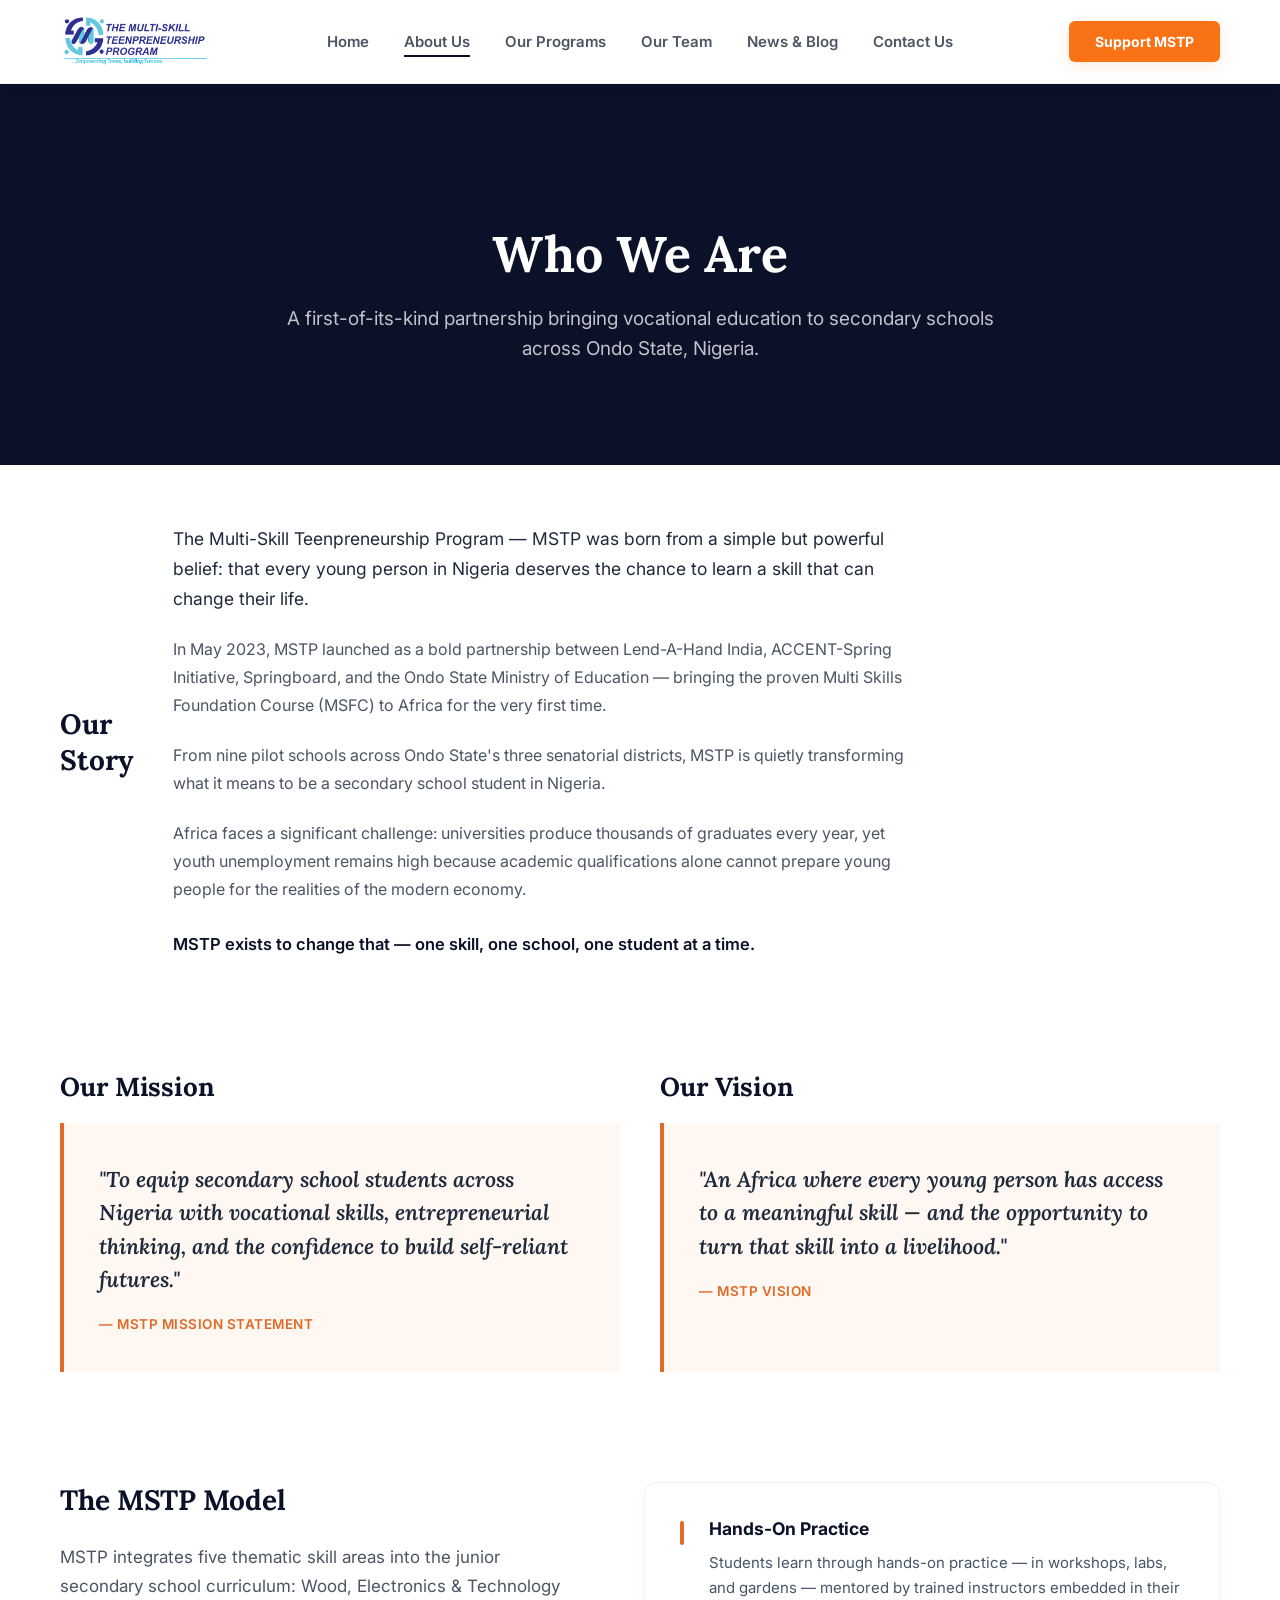
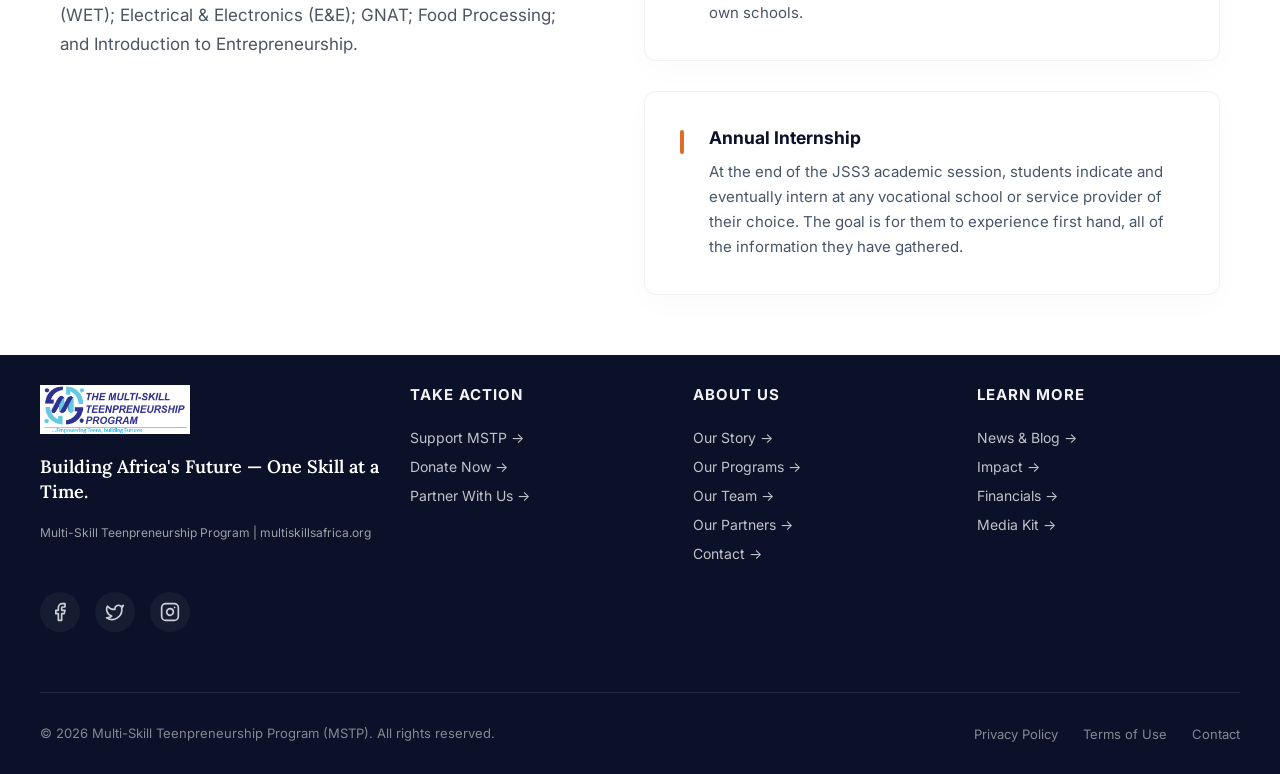
==== about-us.html @ e80877f6 "Files Merge" ====
<!DOCTYPE html>
<html lang="en">
<head>
    <meta charset="UTF-8">
    <meta name="viewport" content="width=device-width, initial-scale=1.0">
    <title>About MSTP — Multi-Skill Teenpreneurship Program</title>

    
    
    <link href="/IMAGES/multiskillsafrica-fav.png" rel="icon">
    
    <link rel="stylesheet" href="generalstyles.css">
    <link rel="stylesheet" href="generalstyles-media-query.css">
    <link rel="stylesheet" href="about-us.css">
    <link rel="stylesheet" href="about-us-media-query.css">
    <link rel="preconnect" href="https://fonts.googleapis.com">
    <link rel="preconnect" href="https://fonts.gstatic.com" crossorigin>
    <link href="https://fonts.googleapis.com/css2?family=Inter:wght@400;500;600;700&family=Lora:ital,wght@0,600;0,700;1,600&display=swap" rel="stylesheet">
</head>
<body>

        <!-- 1. NAVIGATION HEADER (The Welcome Gate) -->
<header id="main-header" class="site-header">
    <div class="header-container">

        <!-- Website Brand/Logo Area -->
        <div class="brand">
            <a href="index.html">
                <img src="/IMAGES/multiskillsafrica-logo.png" alt="multilskillsafrica-logo" class="logo">
            </a>
        </div>

        <!-- Desktop Navigation Area -->
        <nav id="main-nav" class="navigation" aria-label="Main Navigation">
            <ul class="nav-list">
                <li class="nav-item"><a href="index.html" class="nav-link">Home</a></li>
                <li class="nav-item"><a href="about-us.html" class="nav-link active">About Us</a></li>
                <li class="nav-item"><a href="ourprograms.html" class="nav-link">Our Programs</a></li>
                <!-- <li class="nav-item"><a href="impact.html" class="nav-link">Our Impact</a></li>
                <li class="nav-item"><a href="trainers.html" class="nav-link">Trainers Module</a></li> -->
                <li class="nav-item"><a href="team.html" class="nav-link">Our Team</a></li>
                <li class="nav-item"><a href="blog.html" class="nav-link">News & Blog</a></li>
                <!-- <li class="nav-item"><a href="partner.html" class="nav-link">Official Partners</a></li> -->
                <li class="nav-item"><a href="contact.html" class="nav-link">Contact Us</a></li>
            </ul>
        </nav>

        <!-- Desktop Action Button Section -->
        <div class="header-actions">
            <a href="support.html" class="nav-cta">Support MSTP</a>
        </div>

        <!-- MOBILE NAVIGATION TRACK ENGINE -->   
        <nav id="mobile-navbar" aria-label="Mobile Navigation">
            <!-- Toggle Button (Always visible on mobile viewports) -->
            <button id="menu-toggle" aria-label="Open Navigation Menu" aria-expanded="false" aria-controls="nav-links">
                <svg xmlns="http://www.w3.org/2000/svg" width="24" height="24" viewBox="0 0 24 24" fill="none" stroke="currentColor" stroke-width="2" stroke-linecap="round" stroke-linejoin="round" class="lucide lucide-menu"><path d="M4 5h16"/><path d="M4 12h16"/><path d="M4 19h16"/></svg>
            </button>

            <!-- Navigation Links Container (The Sliding Drawer) -->
            <div id="nav-links">
                <!-- Close Button inside the sliding drawer -->
                <button id="menu-close" aria-label="Close Navigation Menu">
                    <svg xmlns="http://www.w3.org/2000/svg" width="24" height="24" viewBox="0 0 24 24" fill="none" stroke="currentColor" stroke-width="2" stroke-linecap="round" stroke-linejoin="round" class="lucide lucide-x"><path d="M18 6 6 18"/><path d="m6 6 12 12"/></svg>
                </button>

                <a href="index.html" class="mobile-nav-icon"><svg xmlns="http://www.w3.org/2000/svg" width="24" height="24" viewBox="0 0 24 24" fill="none" stroke="currentColor" stroke-width="2.25" stroke-linecap="round" stroke-linejoin="round" class="lucide lucide-house"><path d="M15 21v-8a1 1 0 0 0-1-1h-4a1 1 0 0 0-1 1v8"/><path d="M3 10a2 2 0 0 1 .709-1.528l7-6a2 2 0 0 1 2.582 0l7 6A2 2 0 0 1 21 10v9a2 2 0 0 1-2 2H5a2 2 0 0 1-2-2z"/></svg>Home</a>
                <a href="about-us.html" class="mobile-nav-icon active"><svg xmlns="http://www.w3.org/2000/svg" width="24" height="24" viewBox="0 0 24 24" fill="none" stroke="currentColor" stroke-width="2.25" stroke-linecap="round" stroke-linejoin="round" class="lucide lucide-users"><path d="M16 21v-2a4 4 0 0 0-4-4H6a4 4 0 0 0-4 4v2"/><path d="M16 3.128a4 4 0 0 1 0 7.744"/><path d="M22 21v-2a4 4 0 0 0-3-3.87"/><circle cx="9" cy="7" r="4"/></svg>About</a>
                <a href="ourprograms.html" class="mobile-nav-icon"><svg xmlns="http://www.w3.org/2000/svg" width="24" height="24" viewBox="0 0 24 24" fill="none" stroke="currentColor" stroke-width="2.25" stroke-linecap="round" stroke-linejoin="round" class="lucide lucide-book-open"><path d="M2 3h6a4 4 0 0 1 4 4v14a3 3 0 0 0-3-3H2z"/><path d="M22 3h-6a4 4 0 0 0-4 4v14a3 3 0 0 1 3-3h7z"/></svg>Our Programs</a>
                
                <a href="impact.html" class="mobile-nav-icon"><svg xmlns="http://www.w3.org/2000/svg" width="24" height="24" viewBox="0 0 24 24" fill="none" stroke="currentColor" stroke-width="2.25" stroke-linecap="round" stroke-linejoin="round" class="lucide lucide-trending-up"><polyline points="22 7 13.5 15.5 8.5 10.5 2 17"/><polyline points="16 7 22 7 22 13"/></svg>Our Impact</a>
                <a href="trainers.html" class="mobile-nav-icon"><svg xmlns="http://www.w3.org/2000/svg" width="24" height="24" viewBox="0 0 24 24" fill="none" stroke="currentColor" stroke-width="2" stroke-linecap="round" stroke-linejoin="round" class="lucide lucide-presentation"><rect width="20" height="14" x="2" y="3" rx="2"/><path d="M12 17v4"/><path d="M9 21h6"/><path d="M8 11l3-3 3 3"/></svg>Trainers Module</a>
                <a href="team.html" class="mobile-nav-icon"><svg xmlns="http://www.w3.org/2000/svg" width="24" height="24" viewBox="0 0 24 24" fill="none" stroke="currentColor" stroke-width="2.25" stroke-linecap="round" stroke-linejoin="round" class="lucide lucide-users-round"><path d="M18 21a6 6 0 0 0-12 0"/><circle cx="12" cy="10" r="4"/><path d="M12 2a14.5 14.5 0 0 0 0 20"/></svg>Our Team</a>
                <a href="blog.html" class="mobile-nav-icon"><svg xmlns="http://www.w3.org/2000/svg" width="24" height="24" viewBox="0 0 24 24" fill="none" stroke="currentColor" stroke-width="2.25" stroke-linecap="round" stroke-linejoin="round" class="lucide lucide-newspaper"><path d="M4 22h16a2 2 0 0 0 2-2V4a2 2 0 0 0-2-2H8a2 2 0 0 0-2 2v16a2 2 0 0 1-2 2Zm0 0a2 2 0 0 1-2-2v-9c0-1.1.9-2 2-2h2"/><path d="M18 14h-8"/><path d="M15 18h-5"/><path d="M10 6h8v4h-8V6Z"/></svg>News & Blog</a>
                <a href="partner.html" class="mobile-nav-icon"><svg xmlns="http://www.w3.org/2000/svg" width="24" height="24" viewBox="0 0 24 24" fill="none" stroke="currentColor" stroke-width="2" stroke-linecap="round" stroke-linejoin="round" class="lucide lucide-handshake"><path d="m11 17 2 2a1 1 0 0 0 1.4 0l4-4a1 1 0 0 0 0-1.4l-11.6-11.6a2.1 2.1 0 0 0-3 3l3.8 3.8"/><path d="m14 14 2.5 2.5a1 1 0 0 0 1.4 0l4-4a1 1 0 0 0 0-1.4L11 2"/><path d="M17 11V7a1 1 0 0 0-1-1h-4"/><path d="M10 11H6a1 1 0 0 1-1-1V6"/></svg>Official Partners</a>
                <a href="contact.html" class="mobile-nav-icon"><svg xmlns="http://www.w3.org/2000/svg" width="24" height="24" viewBox="0 0 24 24" fill="none" stroke="currentColor" stroke-width="2.25" stroke-linecap="round" stroke-linejoin="round" class="lucide lucide-phone-call"><path d="M13 2a9 9 0 0 1 9 9"/><path d="M13 6a5 5 0 0 1 5 5"/><path d="M13.832 16.568a1 1 0 0 0 1.213-.303l.355-.465A2 2 0 0 1 17 15h3a2 2 0 0 1 2 2v3a2 2 0 0 1-2 2A18 18 0 0 1 2 4a2 2 0 0 1 2-2h3a2 2 0 0 1 2 2v3a2 2 0 0 1-.8 1.6l-.468.351a1 1 0 0 0-.292 1.233 14 14 0 0 0 6.392 6.384"/></svg>Contact Us</a>

                <a href="support.html" class="mobile-nav-icon"><svg xmlns="http://www.w3.org/2000/svg" width="24" height="24" viewBox="0 0 24 24" fill="none" stroke="currentColor" stroke-width="2" stroke-linecap="round" stroke-linejoin="round" class="lucide lucide-heart"><path d="M19 14c1.49-1.46 3-3.21 3-5.5A5.5 5.5 0 0 0 16.5 3c-1.76 0-3 .5-4.5 2-1.5-1.5-2.74-2-4.5-2A5.5 5.5 0 0 0 2 8.5c0 2.3 1.5 4.05 3 5.5l7 7Z"/></svg>Support MSTP</a>
            </div>
        </nav>

    </div>
</header>


    <main class="about-master-main">
     <!-- ==========================================
   SECTION 1: HERO HEADER (WHO WE ARE)
   ========================================== -->
    <section class="page-hero reveal-on-scroll">

        <!-- FIXED: Removed the broken "reveal on scroll" class string here -->
        <div class="hero-content-inner">
            <h1 class="page-main-title">Who We Are</h1>
            <p class="page-subtitle">A first-of-its-kind partnership bringing vocational education to secondary schools across Ondo State, Nigeria.</p>
        </div>
    
    </section>

        <!-- ==========================================
     SECTION 2: OUR STORY MODULE
     ========================================== -->
    <section class="story-layout-section reveal-on-scroll">
        <div class="story-inner-container reveal-on-scroll">
            
            <!-- Section Header Anchor -->
            <h2 class="story-section-title">Our Story</h2>
            
            <!-- Narrative Text Container -->
            <div class="story-content-flow">
                <p class="story-text-para story-lead-paragraph">The Multi-Skill Teenpreneurship Program — MSTP was born from a simple but powerful belief: that every young person in Nigeria deserves the chance to learn a skill that can change their life.</p>
                
                <p class="story-text-para">In May 2023, MSTP launched as a bold partnership between Lend-A-Hand India, ACCENT-Spring Initiative, Springboard, and the Ondo State Ministry of Education — bringing the proven Multi Skills Foundation Course (MSFC) to Africa for the very first time.</p>
                
                <p class="story-text-para">From nine pilot schools across Ondo State's three senatorial districts, MSTP is quietly transforming what it means to be a secondary school student in Nigeria.</p>
                
                <p class="story-text-para">Africa faces a significant challenge: universities produce thousands of graduates every year, yet youth unemployment remains high because academic qualifications alone cannot prepare young people for the realities of the modern economy.</p>
                
                <p class="story-text-para story-closing-emphasis">MSTP exists to change that — one skill, one school, one student at a time.</p>
            </div>

        </div>
    </section>

    <!-- ==========================================
     SECTION 3 & 4: CORE INTENTIONS LAYOUT Grid
     ========================================== -->
    <section class="intentions-layout-container reveal-on-scroll">
        <div class="intentions-flex-wrapper reveal-on-scroll">
            
            <!-- Mission Component Card -->
            <article class="intent-card-block">
                <h2 class="intent-section-title">Our Mission</h2>
                <blockquote class="intent-blockquote-tint" cite="/about">
                    <p class="intent-quote-text">"To equip secondary school students across Nigeria with vocational skills, entrepreneurial thinking, and the confidence to build self-reliant futures."</p>
                    <footer class="intent-quote-footer">— MSTP Mission statement</footer>
                </blockquote>
            </article>

            <!-- Vision Component Card -->
            <article class="intent-card-block">
                <h2 class="intent-section-title">Our Vision</h2>
                <blockquote class="intent-blockquote-tint" cite="/about">
                    <p class="intent-quote-text">"An Africa where every young person has access to a meaningful skill — and the opportunity to turn that skill into a livelihood."</p>
                    <footer class="intent-quote-footer">— MSTP Vision</footer>
                </blockquote>
            </article>

        </div>
    </section>

    <!-- ==========================================
     SECTION 5: THE MSTP MODEL FRAMEWORK
     ========================================== -->
    <section class="model-layout-section reveal-on-scroll">
        <div class="model-grid-container">
            
            <!-- Left Side: Section Header & Core Description -->
            <div class="model-intro-column">
                <h2 class="model-main-heading">The MSTP Model</h2>
                <p class="model-description-lead">MSTP integrates five thematic skill areas into the junior secondary school curriculum: Wood, Electronics & Technology (WET); Electrical & Electronics (E&E); GNAT; Food Processing; and Introduction to Entrepreneurship.</p>
            </div>

            <!-- Right Side: Structural Execution Feature Cards -->
            <div class="model-features-column">
                
                <!-- Learning Environment Card -->
                <div class="model-feature-card">
                    <div class="model-card-decorator"></div>
                    <div class="model-card-content">
                        <h3 class="model-card-title">Hands-On Practice</h3>
                        <p class="model-card-text">Students learn through hands-on practice — in workshops, labs, and gardens — mentored by trained instructors embedded in their own schools.</p>
                    </div>
                </div>

                <!-- Trade Fair Card -->
                <div class="model-feature-card">
                    <div class="model-card-decorator"></div>
                    <div class="model-card-content">
                        <h3 class="model-card-title">Annual Internship</h3>
                        <p class="model-card-text">At the end of the JSS3 academic session, students indicate and eventually intern at any vocational school or service provider of their choice. The goal is for them to experience first hand, all of the information they have gathered.</p>
                    </div>
                </div>

            </div>

        </div>
    </section>

    </main>

        <!-- 5. FOOTER SECTION (Logo, Columns, Newsletter, Socials, Legal) -->
<footer class="site-footer">
    <!-- Main informational and interactive column grids -->
    <div class="footer-columns">

        <!-- Footer Column 1 — Logo + Tagline -->
        <div class="footer-col brand-info-col">
            <div class="brand-logo-wrap">
                <a href="/" aria-label="MSTP Home">
                    <!-- MSTP inline SVG logo platform hook -->
                    <img src="/IMAGES/multiskillsafrica-logo.png" alt="multiskillsafricalogo Logo" class="logo">
                </a>
            </div>
            <p class="footer-tagline">Building Africa's Future — One Skill at a Time.</p>
            <p class="footer-subline">Multi-Skill Teenpreneurship Program | multiskillsafrica.org</p>
        </div>

        <!-- Footer Column 2 — Take Action -->
        <div class="footer-col">
            <h2 class="footer-heading">Take Action</h2>
            <ul class="footer-links-list">
                <li><a href="support.html" class="footer-link">Support MSTP &rarr;</a></li>
                <li><a href="/give" class="footer-link">Donate Now &rarr;</a></li>
                <li><a href="contact.html" class="footer-link">Partner With Us &rarr;</a></li>
            </ul>
        </div>

        <!-- Footer Column 3 — About Us -->
        <div class="footer-col">
            <h2 class="footer-heading">About Us</h2>
            <ul class="footer-links-list">
                <li><a href="about-us.html" class="footer-link">Our Story &rarr;</a></li>
                <li><a href="our-programs.html" class="footer-link">Our Programs &rarr;</a></li>
                <li><a href="team.html" class="footer-link">Our Team &rarr;</a></li>
                <li><a href="partner.html" class="footer-link">Our Partners &rarr;</a></li>
                <li><a href="contact.html" class="footer-link">Contact &rarr;</a></li>
            </ul>
        </div>

        <!-- Footer Column 4 — Learn More -->
        <div class="footer-col">
            <h2 class="footer-heading">Learn More</h2>
            <ul class="footer-links-list">
                <li><a href="blog.html" class="footer-link">News & Blog &rarr;</a></li>
                <li><a href="impact.html" class="footer-link">Impact &rarr;</a></li>
                <li><a href="financials.html" class="footer-link">Financials &rarr;</a></li>
                <li><a href="/media" class="footer-link">Media Kit &rarr;</a></li>
            </ul>
        </div>

        <!-- Footer — Newsletter Signup -->
        <div class="footer-col newsletter-col">
            
            <!-- Footer — Social Icons Block -->
            <div class="footer-social-wrap">
                <a href="https://www.facebook.com/profile.php?id=61550199511296" target="_blank" rel="noopener" class="social-icon-link" aria-label="Facebook">
                    <svg xmlns="http://www.w3.org/2000/svg" width="20" height="20" viewBox="0 0 24 24" fill="none" stroke="currentColor" stroke-width="2" stroke-linecap="round" stroke-linejoin="round" class="lucide lucide-facebook"><path d="M18 2h-3a5 5 0 0 0-5 5v3H7v4h3v8h4v-8h3l1-4h-4V7a1 1 0 0 1 1-1h3z"/></svg>
                </a>
                <a href="https://x.com/Multiskill142" target="_blank" rel="noopener" class="social-icon-link" aria-label="X (Twitter)">
                    <svg xmlns="http://www.w3.org/2000/svg" width="20" height="20" viewBox="0 0 24 24" fill="none" stroke="currentColor" stroke-width="2" stroke-linecap="round" stroke-linejoin="round" class="lucide lucide-twitter"><path d="M22 4s-.7 2.1-2 3.4c1.6 10-9.4 17.3-18 11.6 2.2.1 4.4-.6 6-2C3 15.5.5 9.6 3 5c2.2 2.6 5.6 4.1 9 4-.9-4.2 4-6.6 7-3.8 1.1 0 3-1.2 3-1.2z"/></svg>
                </a>
                <a href="https://www.instagram.com/mstpafrica/" target="_blank" rel="noopener" class="social-icon-link" aria-label="Instagram">
                    <svg xmlns="http://www.w3.org/2000/svg" width="20" height="20" viewBox="0 0 24 24" fill="none" stroke="currentColor" stroke-width="2" stroke-linecap="round" stroke-linejoin="round" class="lucide lucide-instagram"><rect width="20" height="20" x="2" y="2" rx="5" ry="5"/><path d="M16 11.37A4 4 0 1 1 12.63 8 4 4 0 0 1 16 11.37z"/><line x1="17.5" x2="17.51" y1="6.5" y2="6.5"/></svg>
                </a>
            </div>
        </div>

    </div>

    <!-- Footer — Legal Row and Credits -->
    <div class="footer-bottom">
        <div class="footer-legal-left">
            <p class="copyright">&copy; 2026 Multi-Skill Teenpreneurship Program (MSTP). All rights reserved.</p>
        </div>
        <div class="footer-legal-right">
            <ul class="legal-links-list">
                <li><a href="/privacy" class="legal-link">Privacy Policy</a></li>
                <li><a href="/terms" class="legal-link">Terms of Use</a></li>
                <li><a href="contact.html" class="legal-link">Contact</a></li>
            </ul>
        </div>
    </div>
</footer>

    <script src="general-script.js"></script>
</body>
</html>
---- generalstyles.css ----
/* ==========================================================================
   1. GLOBAL STYLES & RESET
   ========================================================================== */
*, *::before, *::after {
  box-sizing: border-box;
}

* {
  margin: 0;
  padding: 0;
}

:root {
  /* Brand Color Spaces */
  --color-primary: #0A1128;
  --color-secondary: #4FC3F7;
  --color-cta: #F97316;

  /* Surfaces & Backgrounds */
  --bg-main: #FFFFFF;
  --bg-surface: #F3F4F6;

  /* Typography Layering */
  --text-main: #1E40AF;
  --text-muted: #4B5563;
  --text-light: #FFFFFF;
  
  /* Structural Typefaces */
  --font-heading: 'Lora', Georgia, serif;
  --font-body: 'Inter', system-ui, -apple-system, sans-serif;
}

html {
  scroll-behavior: smooth;
  font-size: 62.5%; /* 1rem = 10px baseline layout scale */
}

body {
  font-family: var(--font-body);
  color: var(--text-muted); /* FIXED: Changed from var(--text-light) to prevent invisible white text on white backgrounds */
  background-color: var(--bg-main);
  overflow-x: hidden;
  width: 100vw;
  -webkit-font-smoothing: antialiased;
  -moz-osx-font-smoothing: grayscale;
}

/* Core Media elements */
img {
  display: block;
  max-width: 100%;
  height: auto;
}

/* Form element consistency engine */
input, button, textarea, select {
  font: inherit;
  color: inherit;
}

a {
  color: inherit;
  text-decoration: none;
  display: inline-block;
}

p {
  font-family: var(--font-body);
  font-size: 1.6rem;
  line-height: 1.6;
}

ol, ul, li {
  list-style: none;
}


/* ==========================================================================
   2. ENHANCED PREMIUM HEADER STYLES
   ========================================================================== */
.site-header {
  position: sticky;
  top: 0;
  width: 100vw;
  z-index: 1000;
  background-color: rgba(255, 255, 255, 0.9); /* Premium semi-transparent white tint */
  backdrop-filter: blur(12px);
  -webkit-backdrop-filter: blur(12px);
  border-bottom: 1px solid rgba(10, 17, 40, 0.05);
  box-shadow: 0 2px 20px rgba(10, 17, 40, 0.02);
  transition: background-color 0.3s ease, box-shadow 0.3s ease;
}

/* Internal Alignment Grid Wrapper */
.header-container {
  width: 100%;
  max-width: 120rem;
  margin: 0 auto;
  padding: 1.6rem 2rem;
  display: flex;
  align-items: center;
  justify-content: space-between;
}

.logo {
  width: 15rem;
  transition: transform 0.3s ease;
}

.logo:hover {
  transform: scale(1.02);
}

.nav-list {
  display: flex;
  align-items: center;
  gap: 3.5rem;
}

/* Desktop Link Micro-Interactions */
.nav-link {
  color: var(--text-muted);
  font-size: 1.5rem;
  font-weight: 600;
  position: relative;
  padding: 0.6rem 0;
  transition: color 0.2s ease-in-out;
}

/* Animated sliding active underline mechanism */
.nav-link::after {
  content: '';
  position: absolute;
  bottom: 0;
  left: 0;
  width: 100%;
  height: 2px;
  background-color: var(--color-primary);
  transform: scaleX(0);
  transform-origin: right;
  transition: transform 0.3s cubic-bezier(0.25, 1, 0.5, 1);
}

.nav-link:hover {
  color: var(--color-primary);
}

.nav-link:hover::after, 
.nav-link.active::after {
  transform: scaleX(1);
  transform-origin: left;
}

/* Clear style override block for CTA Button inside Nav */
.header-actions .nav-cta {
  display: inline-block;
  background-color: var(--color-cta);
  color: var(--text-light);
  padding: 1.2rem 2.6rem;
  border-radius: 0.6rem;
  font-weight: 700;
  font-size: 1.4rem;
  box-shadow: 0 4px 15px rgba(249, 115, 22, 0.15);
  transition: transform 0.2s ease, background-color 0.2s ease, box-shadow 0.2s ease;
}

.header-actions .nav-cta:hover {
  background-color: #ea580c; /* Marginally deeper dark tone for interactive active states */
  color: var(--text-light);
  transform: translateY(-1px);
  box-shadow: 0 6px 20px rgba(249, 115, 22, 0.25);
}

/* Hide mobile system structures by default on Desktop layout viewports */
#mobile-navbar {
  display: none;
}


/* ==========================================================================
   3. SITE FOOTER STYLES
   ========================================================================== */
.site-footer {
  background-color: var(--color-primary);
  color: var(--text-light);
  padding: 3rem;
  width: 100vw;
  font-size: 1.4rem;
  display: flex;
  flex-direction: column;
  gap: 6rem;
}

.footer-columns {
  display: flex;
  flex-direction: row;
  flex-wrap: wrap;
  gap: 2rem 2rem;
  justify-content: space-between;
  width: 100%;
  max-width: 120rem;
  margin: 0 auto;
}

.footer-col {
  flex: 1 1 20rem;
  display: flex;
  flex-direction: column;
  gap: 2rem;
}

/* Column 1 Specific Layout Metrics */
.brand-info-col {
  flex: 1 1 30rem;
  max-width: 35rem;
}

.brand-logo-wrap {
  display: inline-flex;
  color: var(--text-light);
}

.logo-svg {
  transition: transform 0.3s ease;
}

.brand-logo-wrap:hover .logo-svg {
  transform: rotate(-3deg) scale(1.05);
}

.footer-tagline {
  font-family: var(--font-heading);
  font-size: 1.8rem;
  font-weight: 600;
  line-height: 1.4;
}

.footer-subline {
  font-size: 1.2rem;
  color: rgba(255, 255, 255, 0.6);
  line-height: 1.5;
}

/* Typography Headings within Columns */
.footer-heading {
  font-family: var(--font-body);
  font-size: 1.5rem;
  font-weight: 700;
  text-transform: uppercase;
  letter-spacing: 0.1rem;
  color: rgba(255, 255, 255, 0.95);
  margin-bottom: 0.5rem;
}

/* Navigation Lists Layout */
.footer-links-list {
  display: flex;
  flex-direction: column;
  gap: 1.2rem;
}

.footer-link {
  color: rgba(255, 255, 255, 0.75);
  transition: color 0.2s ease, transform 0.2s ease;
  display: inline-block;
}

.footer-link:hover {
  color: var(--color-secondary);
  transform: translateX(4px);
}

/* Newsletter Column Styles */
.newsletter-col {
  flex: 1 1 32rem;
  max-width: 40rem;
}

.newsletter-subtext {
  font-size: 1.4rem;
  line-height: 1.5;
  color: rgba(255, 255, 255, 0.75);
}

.footer-newsletter-form {
  width: 100%;
}

.newsletter-input-wrap {
  display: flex;
  flex-direction: row;
  width: 100%;
  background-color: rgba(255, 255, 255, 0.08);
  border: 1px solid rgba(255, 255, 255, 0.15);
  border-radius: 0.6rem;
  padding: 0.4rem;
  transition: border-color 0.2s ease;
}

.newsletter-input-wrap:focus-within {
  border-color: var(--color-secondary);
}

.newsletter-input {
  flex: 1;
  background: transparent;
  border: none;
  padding: 1rem 1.5rem;
  color: var(--text-light);
  font-size: 1.4rem;
  outline: none;
  width: 100%;
}

.newsletter-input::placeholder {
  color: rgba(255, 255, 255, 0.4);
}

.newsletter-button {
  background-color: var(--color-cta);
  color: var(--text-light);
  border: none;
  padding: 1rem 2rem;
  border-radius: 0.4rem;
  font-weight: 700;
  font-size: 1.3rem;
  cursor: pointer;
  transition: background-color 0.2s ease, transform 0.2s ease;
}

.newsletter-button:hover {
  background-color: #ea580c;
  transform: translateY(-1px);
}

/* Social Media Channels Track Styling */
.footer-social-wrap {
  display: flex;
  flex-direction: row;
  gap: 1.5rem;
  margin-top: 1rem;
}

.social-icon-link {
  display: flex;
  align-items: center;
  justify-content: center;
  width: 4rem;
  height: 4rem;
  background-color: rgba(255, 255, 255, 0.05);
  color: rgba(255, 255, 255, 0.8);
  border-radius: 50%;
  transition: background-color 0.2s ease, color 0.2s ease, transform 0.2s ease;
}

.social-icon-link:hover {
  background-color: var(--color-secondary);
  color: var(--color-primary);
  transform: translateY(-3px);
}

/* Bottom Legal Strip Layout */
.footer-bottom {
  border-top: 1px solid rgba(255, 255, 255, 0.1);
  padding-top: 3rem;
  display: flex;
  flex-direction: row;
  justify-content: space-between;
  align-items: center;
  flex-wrap: wrap;
  gap: 2rem;
  width: 100%;
  max-width: 120rem;
  margin: 0 auto;
}

.copyright {
  font-size: 1.3rem;
  color: rgba(255, 255, 255, 0.5);
}

.footer-legal-right {
  display: flex;
}

.legal-links-list {
  display: flex;
  flex-direction: row;
  gap: 2.5rem;
}

.legal-link {
  font-size: 1.3rem;
  color: rgba(255, 255, 255, 0.5);
  transition: color 0.2s ease;
}

.legal-link:hover {
  color: var(--text-light);
}

.section-layout-section {
  width: 100%;
  background-color: #FFFFFF;
  padding: 4rem;
  box-sizing: border-box;
  
  /* Flexbox positioning system to strictly center-align the parent contents */
  display: flex;
  justify-content: center;
  align-items: center;
}

.section-inner-container {
  width: 100%;
  max-width: 90rem;
  margin: 0 auto;
  text-align: center; /* Centers the multi-line inline text elements inside */
}

.section-lead-paragraph {
  font-family: var(--font-body), sans-serif;
  font-size: 1.8rem;
  line-height: 1.7;
  color: #334155;
  margin: 0;
  letter-spacing: -0.01em;
}

/* Responsive Scaling for Seamless Tracking Across Device Viewports */
@media (max-width: 768px) {
  .section-layout-section {
    padding: 2rem;
  }
  .section-lead-paragraph {
    font-size: 1.9rem;
    line-height: 1.65;
  }
}

@media (max-width: 480px) {
  .section-layout-section {
    padding: 5rem 1.6rem 3rem 1.6rem;
  }
  .section-lead-paragraph {
    font-size: 1.75rem;
  }
}


/* ==========================================================================
   4. SCROLL REVEAL UTILITY ENGINE
   ========================================================================== */
.reveal-on-scroll {
  opacity: 0;
  transform: translateY(40px);
  transition: opacity 0.8s cubic-bezier(0.25, 1, 0.5, 1), 
              transform 0.8s cubic-bezier(0.25, 1, 0.5, 1);
  will-change: transform, opacity;
}

.reveal-on-scroll.active {
  opacity: 1;
  transform: translateY(0);
}


/* ==========================================================================
   5. GLOBAL ARCHITECTURAL CARD MODULES
   ========================================================================== */
.school-glass-card {
  position: relative;
  border-radius: 1.2rem;
  overflow: hidden;
  background: transparent;
}

.card-image-wrap {
  position: relative;
  width: 100%;
  height: 28rem; /* Rem consistency unit match */
}

.school-card-img {
  width: 100%;
  height: 100%;
  object-fit: cover;
  transition: transform 0.6s cubic-bezier(0.25, 1, 0.5, 1);
}

.glass-overlay {
  position: absolute;
  bottom: 1.5rem;
  left: 1.5rem;
  right: 1.5rem;
  padding: 2rem;
  display: flex;
  border-radius: 1rem;
  flex-direction: column;
  gap: 0.4rem;
}

.school-name {
  font-family: var(--font-body);
  font-size: 1.8rem;
  font-weight: 700;
  color: var(--text-light);
}

.school-location {
  font-family: var(--font-body);
  font-size: 1.3rem;
  font-weight: 500;
  color: rgba(255, 255, 255, 0.85);
  letter-spacing: 0.03rem;
}

/* Cinematic Photo Scale Triggers */
.school-glass-card:hover .school-card-img {
  transform: scale(1.05); 
}

/* High-End Card Micro-Interactions */
.glass-hover-lift {
  transition: transform 0.4s cubic-bezier(0.25, 1, 0.5, 1), 
              box-shadow 0.4s cubic-bezier(0.25, 1, 0.5, 1);
  box-shadow: 0 4px 15px rgba(10, 17, 40, 0.05);
}

.glass-hover-lift:hover {
  transform: translateY(-8px);
  box-shadow: 0 20px 40px rgba(10, 17, 40, 0.15);
}

/* Glassmorphism Surface Architecture Presets */
.glass-panel {
  background: rgba(255, 255, 255, 0.15);
  backdrop-filter: blur(12px);
  -webkit-backdrop-filter: blur(12px);
  border: 1px solid rgba(255, 255, 255, 0.25);
}

.glass-overlay-dark {
  background: rgba(10, 17, 40, 0.45);
  backdrop-filter: blur(16px);
  -webkit-backdrop-filter: blur(16px);
  border: 1px solid rgba(255, 255, 255, 0.15);
}

/* Enhanced Typography Depth System */
.glass-text-sharp {
  text-shadow: 0 1px 4px rgba(0, 0, 0, 0.2);
}

.text-force-light {
  color: var(--text-light) !important;
}

/* Decorative Left Border Accent Hook */
.accent-border-left {
  border-left: 5px solid var(--color-primary);
  padding-left: 3.5rem;
}


/* ==========================================================================
   6. SECTION HEADER & LAYOUT SYSTEM
   ========================================================================== */
.section-header {
  display: flex;
  flex-direction: column;
  gap: 1rem;
  max-width: 80rem;
}

.section-subtext {
  font-family: var(--font-body);
  font-size: 1.4rem;
  max-width: 60rem;
  font-weight: 700;
  text-transform: uppercase;
  letter-spacing: 0.15rem;
  color: var(--color-cta);
}

.section-heading {
  font-family: var(--font-heading);
  font-size: clamp(2.2rem, 3.5vw, 3rem);
  font-weight: 700;
  color: var(--color-primary);
  line-height: 1.4;
}


/* ==========================================================================
   7. REUSABLE INLINE CALL-TO-ACTION LINKS
   ========================================================================== */
.cta-link-wrap {
  width: 100%;
  display: flex;
  justify-content: center; 
  align-items: center;
  margin-top: 2rem;
}

.cta-link-inline {
  font-family: var(--font-body);
  font-size: 1.6rem;
  font-weight: 700;
  color: var(--color-cta);
  text-decoration: none;
  display: inline-flex;
  align-items: center;
  gap: 0.8rem;
  transition: color 0.2s ease-in-out;
}

.cta-link-inline .arrow-transition {
  transition: transform 0.2s ease-in-out;
}

.cta-link-inline:hover {
  color: var(--color-primary);
}

.cta-link-inline:hover .arrow-transition {
  transform: translateX(6px);
}


/* ==========================================================================
   8. COMPACT LAYOUT CONVERSION OVERRIDES
   ========================================================================== */
@media (max-width: 400px) {
  .glass-overlay {
    bottom: 1rem;
    left: 1rem;
    right: 1rem;
    padding: 1.5rem;
  }
}

.page-hero {
  background-color: var(--color-primary, #0A1128); /* Rich Dark Navy */
  padding: 14rem 2rem 10rem 2rem;
  text-align: center;
  position: relative;
}

.hero-content-inner {
  max-width: 75rem;
  margin: 0 auto;
}

.page-main-title {
  font-family: var(--font-display, 'Lora', serif);
  font-size: clamp(3rem, 4vw, 5rem);
  color: var(--text-light, #ffffff);
  font-weight: 700;
  margin-bottom: 2rem;
  line-height: 1.2;
}

.page-subtitle {
  font-family: var(--font-body, 'Inter', sans-serif);
  font-size: clamp(1.6rem, 2.2vw, 1.9rem);
  color: rgba(255, 255, 255, 0.75);
  line-height: 1.6;
}
---- generalstyles-media-query.css ----
/* ==========================================================================
   1. SITE STRUCTURE & GLOBAL NAVIGATION OVERRIDES (Below 1000px)
   ========================================================================== */
@media (max-width: 1000px) {
  /* Hide desktop-specific elements safely */
  .navigation, 
  .header-actions {
    display: none !important;
  }

  #mobile-navbar {
    display: block;
  }

  /* Hamburger Menu Button Style Reset */
  #menu-toggle {
    display: block;
    background: transparent;
    border: none;
    cursor: pointer;
    color: var(--color-primary);
    padding: 0.5rem;
    outline: none;
  }

  /* Close (X) Icon Panel Position Reset */
  #menu-close {
    position: absolute;
    top: 2.5rem;
    right: 2.5rem;
    background: transparent;
    border: none;
    cursor: pointer;
    color: var(--text-light); /* Pristine White */
    padding: 0.5rem;
    outline: none;
  }

  /* Base Mobile Drawer Panel */
  #nav-links {
    display: none;
    flex-direction: column;
    position: fixed;
    top: 0;
    right: 0;                /* FIXED: Anchor directly to the edge context line */
    width: 75%;              /* Takes up a clean 75% width of the mobile viewport */
    height: 100vh;           /* Spans the complete device height */
    background-color: var(--color-primary); /* Rich Dark Navy background surface */
    padding: 10rem 4rem;
    gap: 3.5rem;             /* Spacing between your interactive link elements */
    z-index: 2000;           /* Floating layer height context */
    box-shadow: -5px 0 25px rgba(0, 0, 0, 0.2);
    overflow-y: auto;        /* Allows drawer content to scroll if link count overflows screen */
    
    /* CORE FIX: Move container off-screen via transform layer instead of positions */
    transform: translateX(100%);
    transition: transform 0.3s ease-in-out; /* Smooth sliding mechanic */
    will-change: transform;
  }

  /* Interactive Sliding Trigger */
  #nav-links.show {
    transform: translateX(0); /* FIXED: Slides the drawer layout directly into view cleanly */
  }

  /* Link & Inline SVG Layout Settings */
  .mobile-nav-icon {
    display: flex;
    align-items: center;     /* Perfectly straight inline alignment for SVG + Text string */
    gap: 1.8rem;             /* Spacing gap between your icon graphics and the text titles */
    color: var(--text-light);/* Crisp White Link Text */
    font-family: var(--font-body);
    font-size: 1.8rem;
    font-weight: 500;
    text-decoration: none;
    width: 100%;
    transition: color 0.2s ease;
  }

  /* Color adjustments specifically targeting your inline Lucide SVGs */
  .mobile-nav-icon svg {
    color: var(--color-secondary); /* Vibrantly styled Light Blue tint */
    flex-shrink: 0;
  }

  /* Active focus highlight configuration */
  .mobile-nav-icon.active {
    color: var(--color-secondary); /* Active links glow light blue */
    font-weight: 700;
  }

  /* Remove desktop animated line effects completely inside the drawer view */
  .nav-link::after {
    display: none !important;
  }
}

@media (max-width: 600px) {
  .hero-cta-wrap {
    flex-direction: column;
    align-items: flex-start;
  }

  .hero-section {
    background: linear-gradient(
      to right, 
      rgba(10, 25, 47, 0.9) 0%,      
      rgba(10, 25, 47, 0.8) 50%,
      rgba(0, 180, 216, 0.6) 100%,
  ), url('/IMAGES/food\ processing.jpg');
  background-size: cover;
  background-repeat: no-repeat;
  height: 100vh;
  width: 100%;
  background-position: center center;
  padding: 4rem;
  }
}

/* ==========================================================================
   2. FOUNDER QUOTE UNIFIED CARD RESPONSIVE BREAKPOINT (Below 900px)
   ========================================================================== */
@media (max-width: 900px) {
  .founder-card-master {
    flex-direction: column;
    align-items: stretch;
    position: relative;
  }

  /* Adjusts the picture base structural layer height on smaller viewports */
  .founder-photo-side {
    width: 100%;
    height: 550px;
  }

  /* Morphs the warm box layer directly into a full bottom glass overlay layer */
  .founder-content-side {
    position: absolute;
    bottom: 2rem;
    left: 2rem;
    right: 2rem;
    padding: 3.5rem;
    border-radius: 0.8rem;
    border-left: none !important; /* Removes structural border layout for absolute glass balance */
    box-sizing: border-box;
  }

  .founder-blockquote {
    font-size: clamp(1.8rem, 2.8vw, 2.2rem);
    line-height: 1.5;
  }
}

@media (max-width: 500px) {
  .founder-photo-side {
    height: 600px; /* Safety padding expansion for vertical wrapped mobile text rendering */
  }

  .founder-content-side {
    bottom: 1.5rem;
    left: 1.5rem;
    right: 1.5rem;
    padding: 2.5rem 2rem;
  }
}

/* ==========================================================================
   3. PROGRAMME GRID RESPONSIVE METRICS (Below 850px)
   ========================================================================== */
@media (max-width: 850px) {
  .programme-grid-container {
    gap: 3.5rem;
  }
}

@media (max-width: 480px) {
  .programme-overlay-box {
    padding: 2.5rem;
  }
  
  .programme-title {
    font-size: 2rem;
  }
}

/* ==========================================================================
   4. UPDATED SYSTEM NEW FOOTER RESPONSI-METRICS (Below 768px)
   ========================================================================== */
@media (max-width: 768px) {
  .site-footer {
    padding: 6rem 2.5rem 3rem 2.5rem;
    gap: 4.5rem;
  }

  .footer-columns {
    flex-direction: column;
    align-items: stretch;
    gap: 4rem;
  }

  .footer-col {
    flex: 1 1 auto;
  }

  .brand-info-col {
    max-width: 100%;
    border-bottom: 1px solid rgba(255, 255, 255, 0.08);
    padding-bottom: 3rem;
  }

  .newsletter-col {
    max-width: 100%;
    border-top: 1px solid rgba(255, 255, 255, 0.08);
    padding-top: 3rem;
  }

  /* Morphs the footer horizontal input row into a robust mobile form stack */
  .newsletter-input-wrap {
    flex-direction: column;
    background: transparent;
    border: none;
    padding: 0;
    gap: 1.2rem;
  }

  .newsletter-input {
    background-color: rgba(255, 255, 255, 0.06);
    border: 1px solid rgba(255, 255, 255, 0.15);
    border-radius: 0.6rem;
    padding: 1.4rem 1.5rem;
  }

  .newsletter-button {
    width: 100%;
    padding: 1.4rem;
  }

  /* Bottom Row Realignment */
  .footer-bottom {
    flex-direction: column-reverse;
    align-items: flex-start;
    gap: 2.5rem;
    padding-top: 2.5rem;
  }

  .legal-links-list {
    flex-wrap: wrap;
    gap: 1.5rem 2rem;
  }

  /* PARTNERS LOGO BAR RESPONSIVE METRICS INTEGRATION */
  .partners-logo-grid {
    gap: 4rem 3rem; /* Tighter layout gap grid spacing when components wrap down */
  }

  .partner-logo-item {
    width: 16rem;
    height: 75px;
  }
}

/* ==========================================================================
   5. NEWSLETTER CTA RESPONSIVE OVERRIDES (Below 600px)
   ========================================================================== */
@media (max-width: 600px) {
  .newsletter-section {
    padding: 8rem 1.5rem;
  }

  /* Morphs inline components into a stacked layout structure safely */
  .newsletter-form-group {
    flex-direction: column;
    background: transparent;
    border: none;
    padding: 0;
    box-shadow: none;
    gap: 1.5rem;
  }

  .newsletter-input {
    width: 100%;
    background-color: var(--bg-main);
    border-radius: 0.8rem;
    padding: 1.6rem 2rem;
    border: 1px solid rgba(10, 17, 40, 0.08);
    box-shadow: 0 4px 20px rgba(10, 17, 40, 0.03);
  }

  .newsletter-submit-btn {
    width: 100%;
    padding: 1.6rem;
  }
}

/* ==========================================================================
   6. GLOBAL STORY CARD & GENERAL MOBILE VIEWPORTS (Below 500px)
   ========================================================================== */
@media (max-width: 500px) {
  .story-blog-card {
    flex: 0 0 31rem; /* Marginally shrinks card width footprint on small viewports */
  }

  .story-content-box {
    padding: 2.5rem 2rem;
  }
  
  .story-card-title {
    font-size: 1.9rem;
  }
}

/* ==========================================================================
   7. EXTREMELY SMALL LAYOUT SCREEN BREAKPOINTS (Below 400px)
   ========================================================================== */
@media (max-width: 400px) {
  .partners-logo-grid {
    gap: 3.5rem 2rem;
  }

  .partner-logo-item {
    width: 13rem;
    height: 60px;
  }
}
---- about-us.css ----
/* ==========================================================================
   SECTION 1: HERO HEADER SYSTEM
   ========================================================================= */

/* Horizontal Layout Border Partition Line */
.about-hero-separator {
  border: none;
  height: 2px;
  background-color: #E2E8F0; /* Soft, breathable structural divider rule */
  margin: 0;
}

/* ==========================================================================
   SECTION 2: OUR STORY SYSTEM
   ========================================================================== */

.story-layout-section {
  width: 100%;
  max-width: 120rem;
  margin: 0 auto;
  padding: 6rem 2rem;
  background-color: transparent;
}

.story-inner-container {
  max-width: 85rem; /* Restricts reading length for a clean editorial feel */
  display: flex;
  flex-direction: column;
  gap: 3rem;
}

/* Section Main Subheading */
.story-section-title {
  font-family: var(--font-heading), serif;
  font-size: clamp(2.2rem, 3.5vw, 2.8rem);
  font-weight: 700;
  color: var(--color-primary); /* Deep Navy */
  margin: 0;
  letter-spacing: -0.01rem;
}

/* Base Body Paragraph Styling */
.story-content-flow {
  display: flex;
  flex-direction: column;
  gap: 2.2rem; /* Creates balanced vertical rhythm between content blocks */
}

.story-text-para {
  font-family: var(--font-body), sans-serif;
  font-size: 1.6rem;
  line-height: 1.75;
  color: var(--text-muted); /* Sophisticated dark charcoal grey text */
  margin: 0;
}

/* Styled Opening Hook Hooked into Design Guide */
.story-lead-paragraph {
  font-size: 1.75rem;
  line-height: 1.7;
  color: #1E293B; /* Slightly crisper emphasis value for the hook line */
}

/* Distinctive Closing Manifesto Accent String */
.story-closing-emphasis {
  font-weight: 600;
  color: var(--color-primary);
  font-size: 1.65rem;
  margin-top: 0.5rem;
}

/* ==========================================================================
   SECTIONS 3 & 4: MISSION & VISION DUAL LAYER SYSTEM
   ========================================================================== */

.intentions-layout-container {
  width: 100%;
  max-width: 120rem;
  margin: 0 auto;
  padding: 5rem 2rem;
  font-family: var(--font-body), sans-serif;
}

/* Flexbox Workspace managing the Side-by-Side Desktop view */
.intentions-flex-wrapper {
  display: flex;
  flex-direction: row;
  align-items: stretch; /* Forces matching heights regardless of text character lengths */
  gap: 4rem;            /* Clean horizontal spatial distribution channel */
  width: 100%;
}

/* Individual Content Segment Columns */
.intent-card-block {
  flex: 1;              /* Allocates equal 50/50 scaling distribution dynamically */
  display: flex;
  flex-direction: column;
  gap: 2rem;
}

/* Local Component Structural Sub-Headings */
.intent-section-title {
  font-family: var(--font-heading), serif;
  font-size: clamp(2.2rem, 3.5vw, 2.6rem);
  font-weight: 700;
  color: var(--color-primary); /* Deep Structural Navy */
  margin: 0;
  letter-spacing: -0.01rem;
}

/* Warm-tinted Structural Blockquote Box */
.intent-blockquote-tint {
  background-color: #FEF7F2;  /* Signature cream/warm pastel layout block color tint */
  border-left: 4px solid #E06A28; /* High-contrast orange structural bar identifier */
  margin: 0;
  padding: 4rem 3.5rem;
  display: flex;
  flex-direction: column;
  gap: 2rem;
  height: 100%;               /* Spans fill boundary height context uniformly */
  box-sizing: border-box;
}

/* Quote Graphic/Typography Style Layout */
.intent-quote-text {
  font-family: var(--font-heading), serif;
  font-size: clamp(1.8rem, 2.4vw, 2.15rem);
  font-style: italic;
  font-weight: 600;
  line-height: 1.55;
  color: #1E293B;            /* Deep graphite reading text string value */
  margin: 0;
}

/* Attribution Signature Block */
.intent-quote-footer {
  font-family: var(--font-body), sans-serif;
  font-size: 1.35rem;
  font-weight: 600;
  text-transform: uppercase;
  letter-spacing: 0.05rem;
  color: #E06A28;            /* Aligns footer sign-off hue code directly with brand accent */
}

/* ==========================================================================
   SECTION 5: THE MSTP MODEL SYSTEM
   ========================================================================== */

.model-layout-section {
  width: 100%;
  max-width: 120rem;
  margin: 0 auto;
  padding: 6rem 2rem;
  font-family: var(--font-body), sans-serif;
}

/* 2-Column Asymmetric Asynchronous Grid Workspace */
.model-grid-container {
  display: grid;
  grid-template-columns: 1fr 1.1fr;
  gap: 6rem;
  align-items: start;
}

/* Left Anchor Entry Stream */
.model-intro-column {
  display: flex;
  flex-direction: column;
  gap: 2.5rem;
  position: sticky;
  top: 4rem; /* Holds position comfortably on desktop scrolling paths */
}

.model-main-heading {
  font-family: var(--font-heading), serif;
  font-size: clamp(2.2rem, 3.5vw, 2.8rem);
  font-weight: 700;
  color: var(--color-primary); /* Deep Structural Navy */
  margin: 0;
  letter-spacing: -0.01rem;
}

.model-description-lead {
  font-size: 1.7rem;
  line-height: 1.7;
  color: var(--text-muted);
  margin: 0;
}

/* Right Feature Card Flex column track */
.model-features-column {
  display: flex;
  flex-direction: column;
  gap: 3rem;
}

/* Individual Feature Block Component */
.model-feature-card {
  background-color: #FFFFFF;
  border: 1px solid rgba(10, 17, 40, 0.06);
  box-shadow: 0 10px 30px rgba(10, 17, 40, 0.02);
  border-radius: 1.2rem;
  padding: 3.5rem;
  display: flex;
  gap: 2.5rem;
  align-items: start;
  position: relative;
  overflow: hidden;
  transition: transform 0.3s ease, box-shadow 0.3s ease;
}

.model-feature-card:hover {
  transform: translateY(-3px);
  box-shadow: 0 15px 35px rgba(10, 17, 40, 0.05);
  border-color: rgba(79, 195, 247, 0.2); /* Soft highlight on hover */
}

/* Microbrand indicator strip inside the card framework */
.model-card-decorator {
  width: 4px;
  height: 2.4rem;
  background-color: #E06A28; /* High-contrast orange anchor flag */
  border-radius: 2px;
  flex-shrink: 0;
  margin-top: 0.3rem;
}

.model-card-content {
  display: flex;
  flex-direction: column;
  gap: 1.2rem;
}

.model-card-title {
  font-family: var(--font-body), sans-serif;
  font-size: 1.75rem;
  font-weight: 700;
  color: var(--color-primary);
  margin: 0;
}

.model-card-text {
  font-size: 1.5rem;
  line-height: 1.65;
  color: #475569; /* Muted slate charcoal */
  margin: 0;
}

/* Container forces the text module and image module to line up horizontally */
.story-inner-container {
    display: flex;
    flex-direction: row;
    align-items: center; /* Aligns items vertically in the center */
    justify-content: space-between;
    gap: 40px; /* Creates clean spacing between the text and the image */
}

/* Gives the left side text priority sizing */
.story-left-content {
    flex: 1.2; 
}

/* Adjusts the right side container width */
.story-right-image {
    flex: 0.8;
    display: flex;
    justify-content: center;
}

/* Ensures the image itself is responsive and behaves nicely */
.story-img {
    width: 100%;
    max-width: 500px; /* Keeps the image from getting too bloated on massive screens */
    height: auto;
    border-radius: 8px; /* Optional: adds smooth rounded corners to match modern design */
    object-fit: cover;
}
---- about-us-media-query.css ----
/* ==========================================================================
   RESPONSIVE LAYOUT CONFIGURATIONS
   ========================================================================== */
@media (max-width: 768px) {
  .about-hero-container {
    padding: 3rem 2rem 0 2rem;
  }
  
  .about-meta-badge-row {
    margin-bottom: 2.5rem;
  }
  
  .about-hero-content {
    margin-bottom: 2.5rem;
  }
}

/* ==========================================================================
   RESPONSIVE DESIGN CORRECTIONS
   ========================================================================== */
@media (max-width: 768px) {
  .story-layout-section {
    padding: 4.5rem 2rem;
  }
  
  .story-inner-container {
    gap: 2rem;
  }
  
  .story-content-flow {
    gap: 1.8rem;
  }
}

/* ==========================================================================
   RESPONSIVE MODIFICATIONS (TRANSITION LAYER TO STACK ENGINE)
   ========================================================================== */
@media (max-width: 850px) {
  .intentions-layout-container {
    padding: 4rem 2rem;
  }

  /* Morphs component structures smoothly from side-by-side rows into stacked columns */
  .intentions-flex-wrapper {
    flex-direction: column;
    gap: 4.5rem;             /* Enlarges structural separation gap on stacked devices */
  }
  
  .intent-blockquote-tint {
    padding: 3.5rem 2.5rem;  /* Compresses internal spatial safety cushions for thin displays */
  }
}

/* ==========================================================================
   RESPONSIVE MODIFICATIONS
   ========================================================================== */
@media (max-width: 968px) {
  .model-grid-container {
    grid-template-columns: 1fr; /* Collapses into a clean, uniform stack */
    gap: 4.5rem;
  }
  
  .model-intro-column {
    position: static; /* Disables sticky anchor track smoothly for small screens */
    gap: 1.5rem;
  }
  
  .model-feature-card {
    padding: 3rem 2.5rem;
  }
}

@media (max-width: 480px) {
  .model-feature-card {
    flex-direction: column; /* Stacks the indicator badge over text for maximum space */
    gap: 1.5rem;
  }
  
  .model-card-decorator {
    width: 2.4rem;
    height: 4px;
    margin-top: 0;
  }
}

/* ==========================================================================
   RESPONSIVE MODIFICATIONS (CLEAN MOBILE DOWN-SCALING OVERRIDES)
   ========================================================================== */
@media (max-width: 900px) {
  .partners-deck-grid {
    grid-template-columns: 1fr; /* Drops smoothly into a single-column sequence */
    gap: 3.5rem;
  }
  
  .partner-display-card {
    min-height: auto; /* Relaxes hard structural limits for natural phone text heights */
  }
  
  .partner-logo-hero-zone {
    height: 18rem; /* Compresses frame footprint safely on smaller screen formats */
    padding: 3rem;
  }
}

@media (max-width: 480px) {
  .partner-logo-hero-zone {
    height: 15rem;
  }
  
  .partner-glass-pane {
    padding: 2.5rem;
  }
}
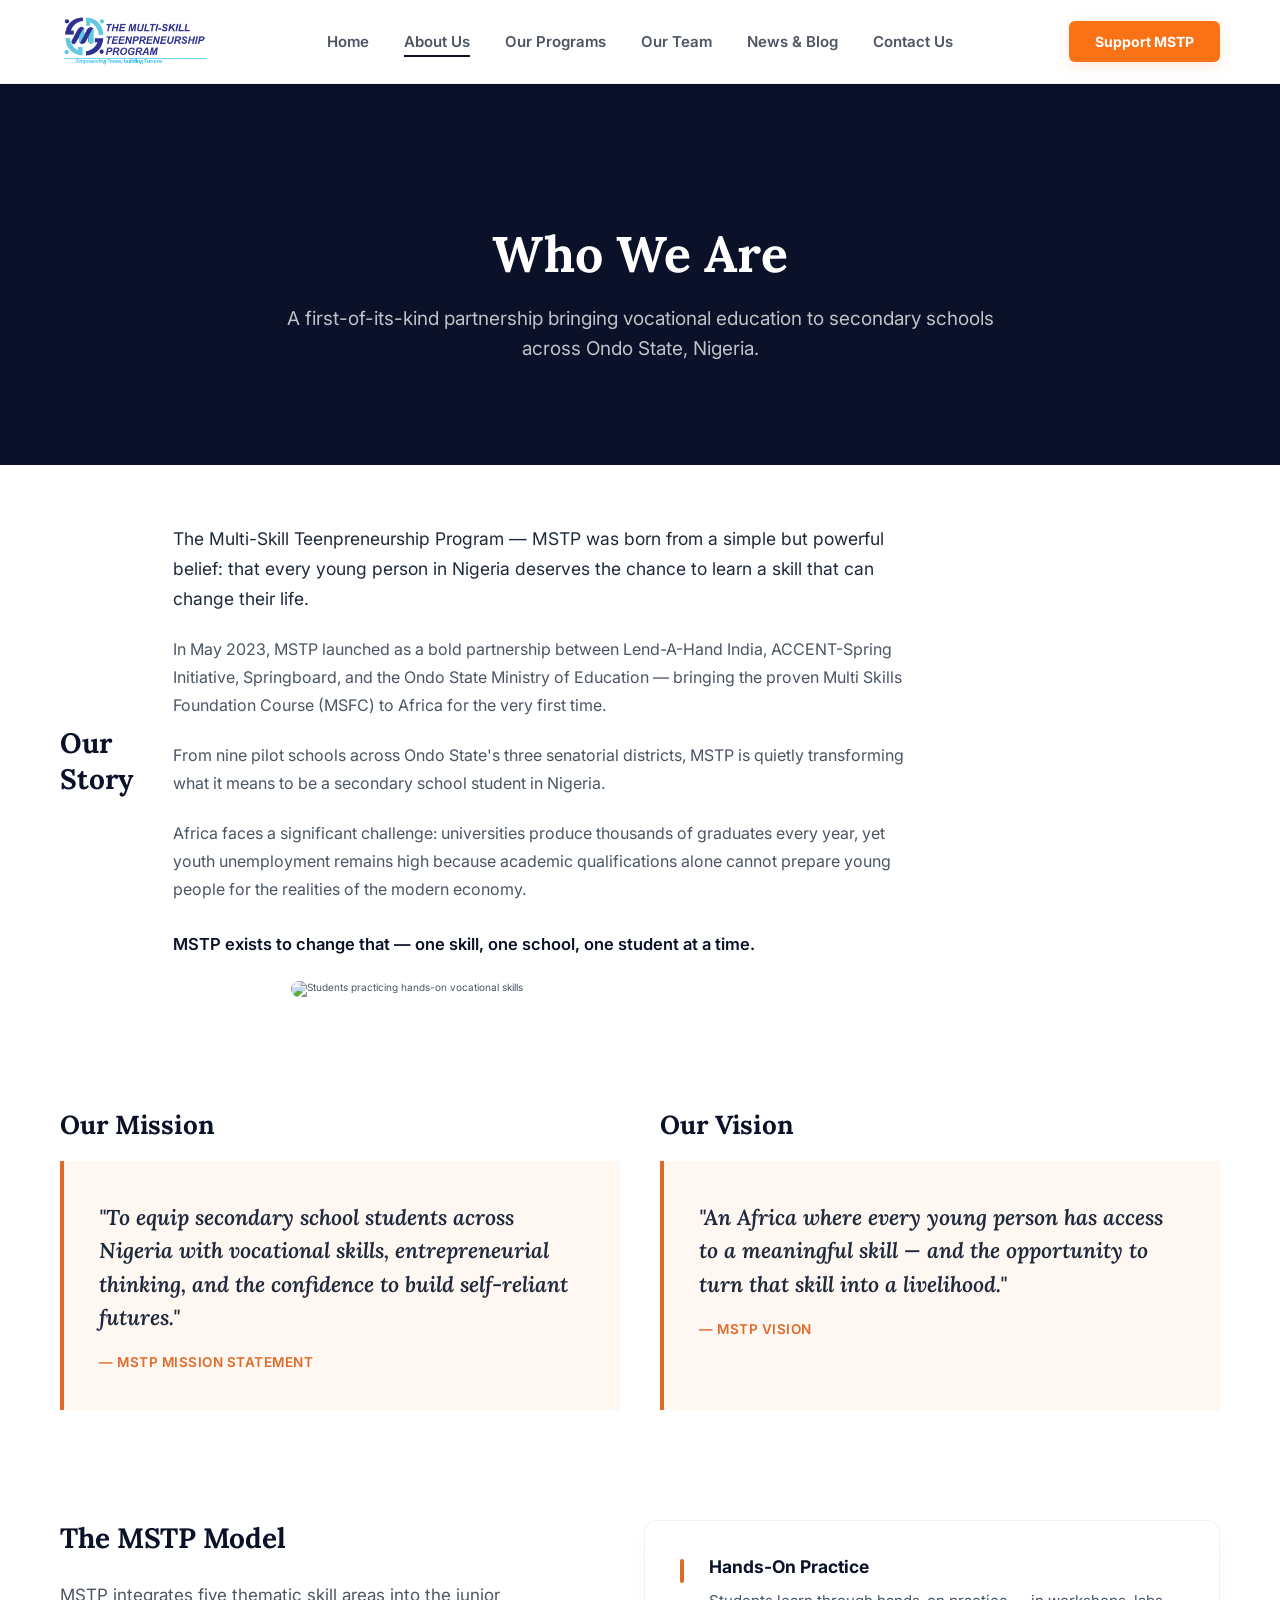
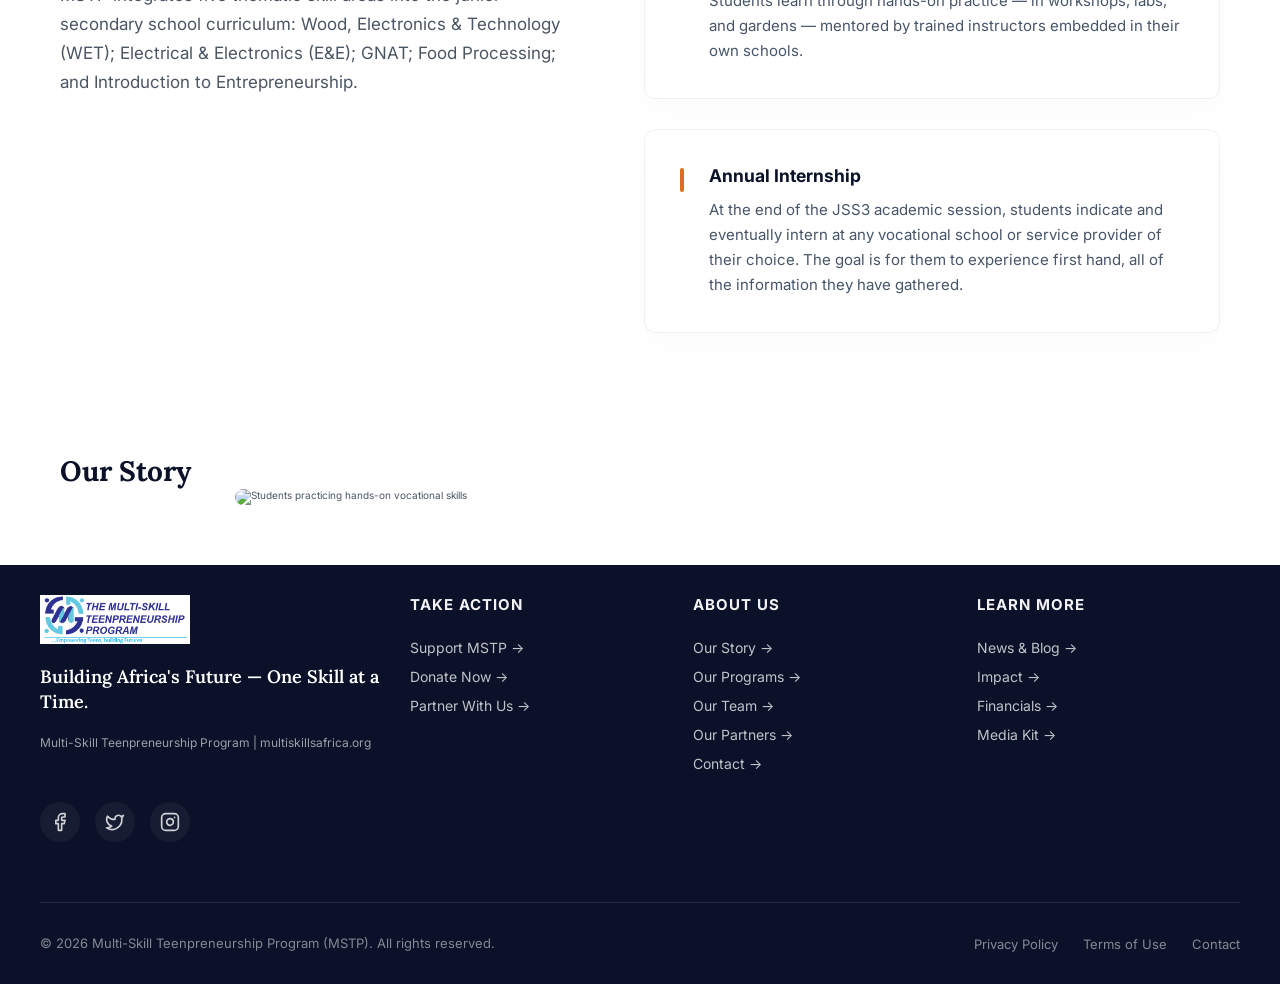
==== commit 47ae8c7a: "Merge branch 'main' of https://github.com/thetranscendmedia/multiskillsafrica" ====
--- a/about-us.html
+++ b/about-us.html
@@ -117,6 +117,12 @@
                 <p class="story-text-para">Africa faces a significant challenge: universities produce thousands of graduates every year, yet youth unemployment remains high because academic qualifications alone cannot prepare young people for the realities of the modern economy.</p>
                 
                 <p class="story-text-para story-closing-emphasis">MSTP exists to change that — one skill, one school, one student at a time.</p>
+        
+                <!-- NEW: Your image container on the right side -->
+        <div class="story-right-image">
+            <img src="/IMAGES/your-story-image.jpg" alt="Students practicing hands-on vocational skills" class="story-img">
+        </div>
+            
             </div>
 
         </div>
@@ -186,6 +192,24 @@
 
         </div>
     </section>
+
+        <!-- ==========================================
+     SECTION 2: OUR STORY MODULE
+========================================== -->
+<section class="story-layout-section reveal-on-scroll">
+    <div class="story-inner-container reveal-on-scroll">
+        
+        <!-- Wrap the left-side content so it stays grouped together -->
+        <div class="story-left-content">
+            <!-- Section Header Anchor -->
+            <h2 class="story-section-title">Our Story</h2>
+            
+        
+
+        <!-- NEW: Your image container on the right side -->
+        <div class="story-right-image">
+            <img src="/IMAGES/your-story-image.jpg" alt="Students practicing hands-on vocational skills" class="story-img">
+        </div>
 
     </main>
 
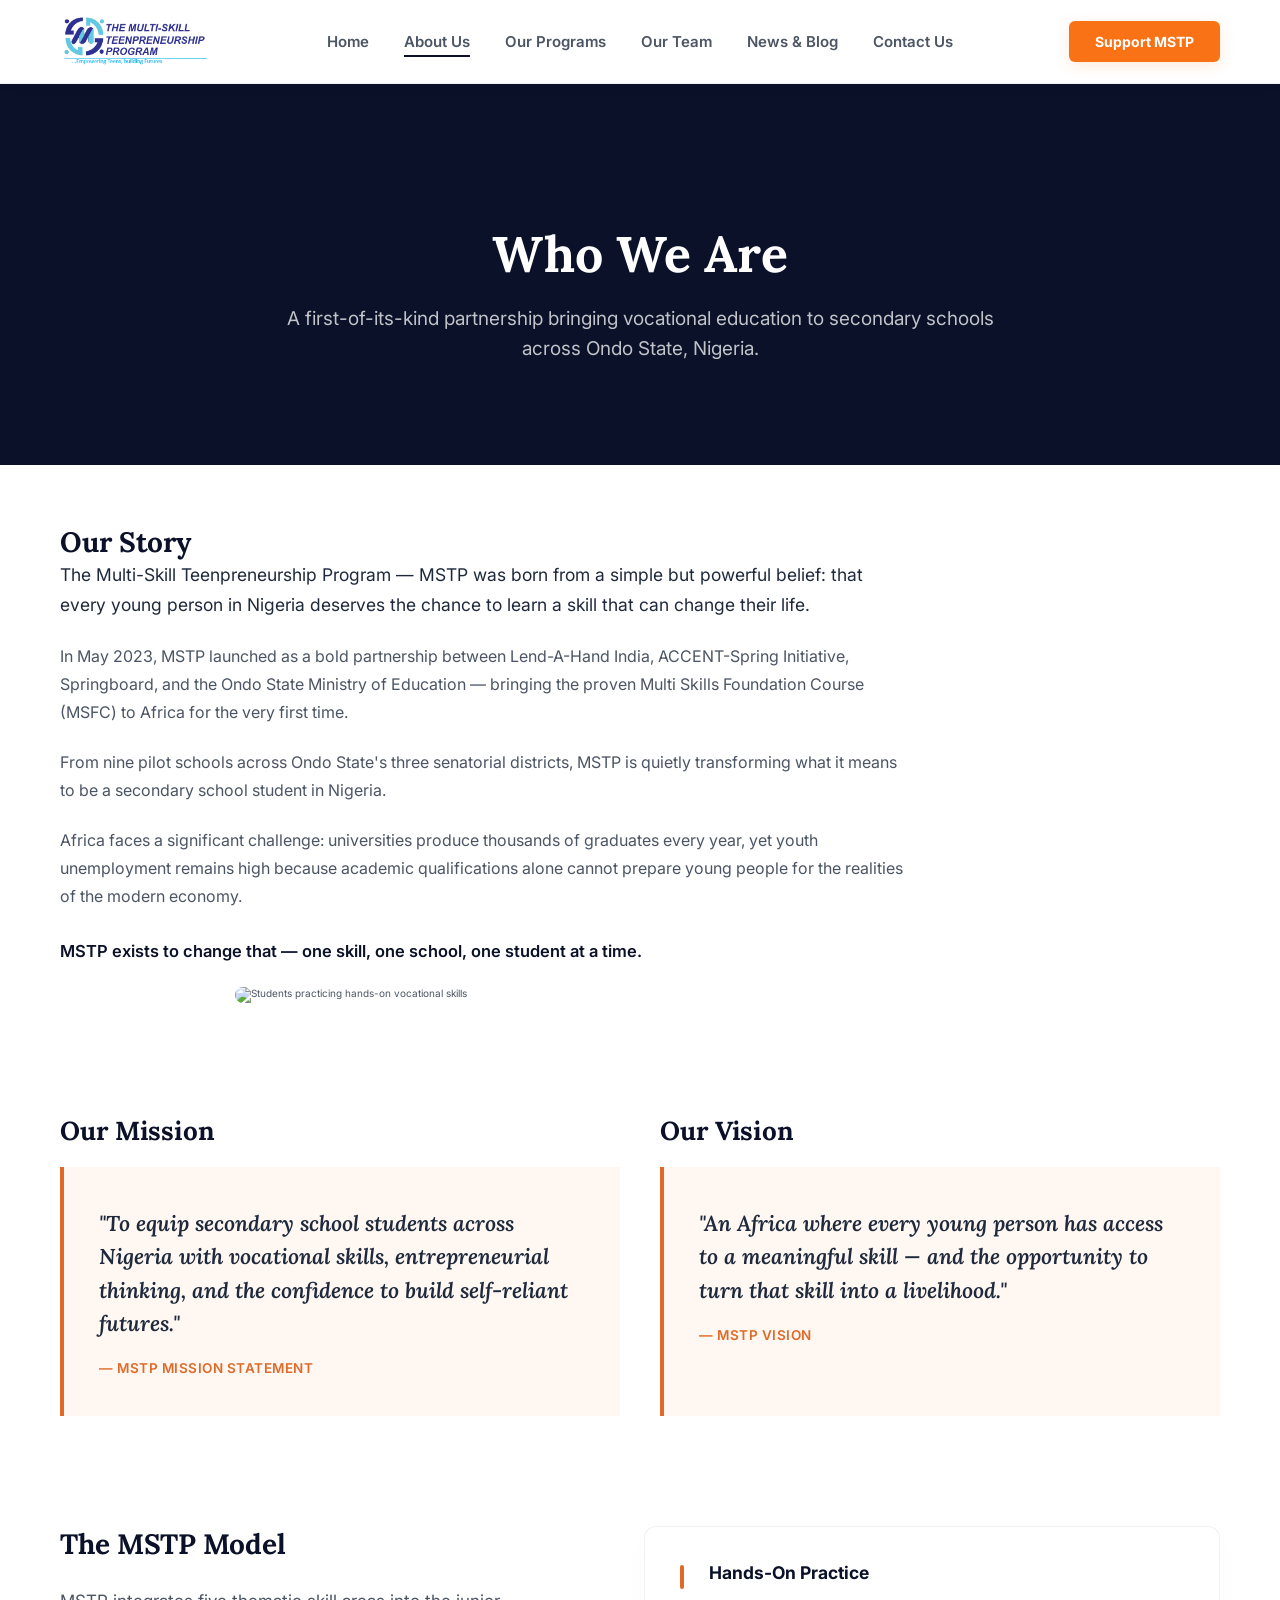
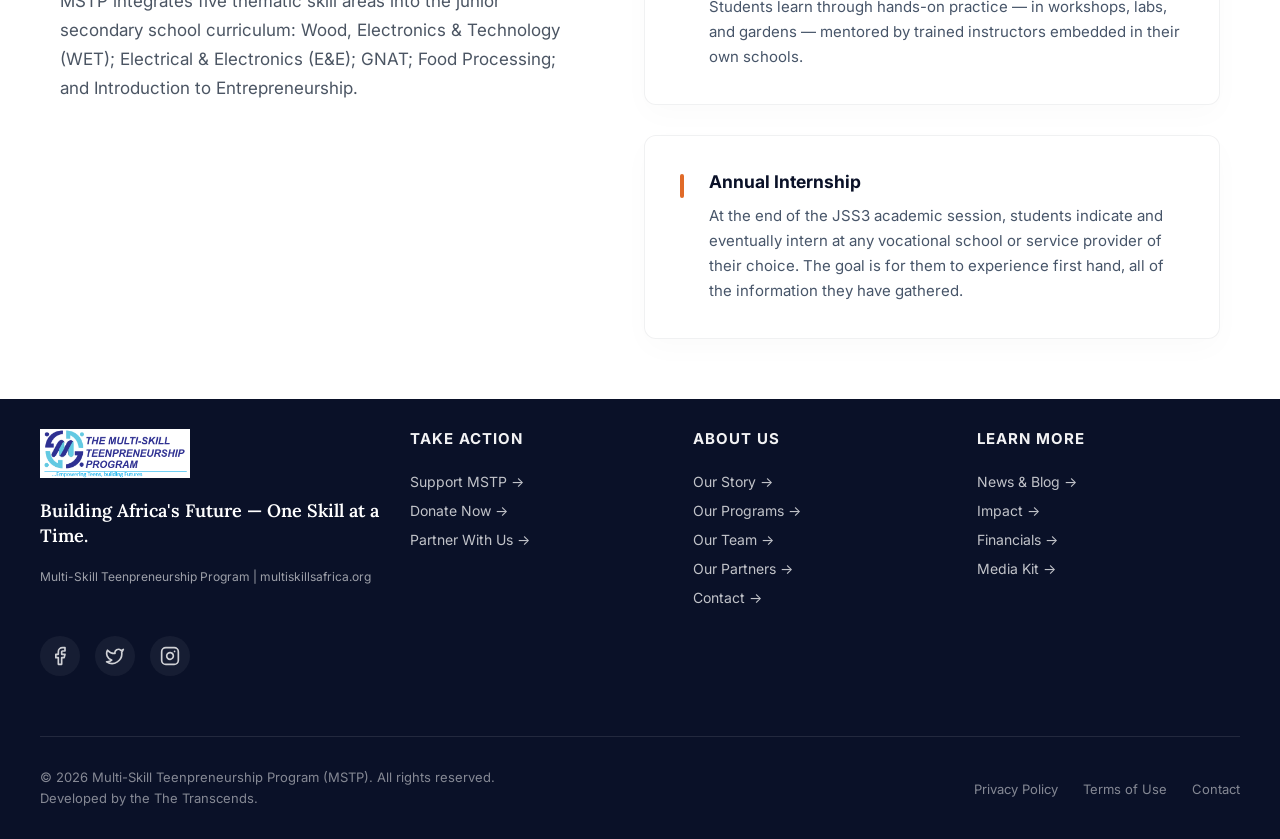
==== commit 39f07ca0: "Impact Update Re-upload" ====
--- a/about-us.html
+++ b/about-us.html
@@ -101,10 +101,13 @@
      SECTION 2: OUR STORY MODULE
      ========================================== -->
     <section class="story-layout-section reveal-on-scroll">
+
+        <!-- Section Header Anchor -->
+        <h2 class="story-section-title">Our Story</h2>
+
         <div class="story-inner-container reveal-on-scroll">
             
-            <!-- Section Header Anchor -->
-            <h2 class="story-section-title">Our Story</h2>
+            
             
             <!-- Narrative Text Container -->
             <div class="story-content-flow">
@@ -193,23 +196,6 @@
         </div>
     </section>
 
-        <!-- ==========================================
-     SECTION 2: OUR STORY MODULE
-========================================== -->
-<section class="story-layout-section reveal-on-scroll">
-    <div class="story-inner-container reveal-on-scroll">
-        
-        <!-- Wrap the left-side content so it stays grouped together -->
-        <div class="story-left-content">
-            <!-- Section Header Anchor -->
-            <h2 class="story-section-title">Our Story</h2>
-            
-        
-
-        <!-- NEW: Your image container on the right side -->
-        <div class="story-right-image">
-            <img src="/IMAGES/your-story-image.jpg" alt="Students practicing hands-on vocational skills" class="story-img">
-        </div>
 
     </main>
 
@@ -286,6 +272,7 @@
     <div class="footer-bottom">
         <div class="footer-legal-left">
             <p class="copyright">&copy; 2026 Multi-Skill Teenpreneurship Program (MSTP). All rights reserved.</p>
+            <p class="copyright">Developed by the The Transcends.</p>
         </div>
         <div class="footer-legal-right">
             <ul class="legal-links-list">
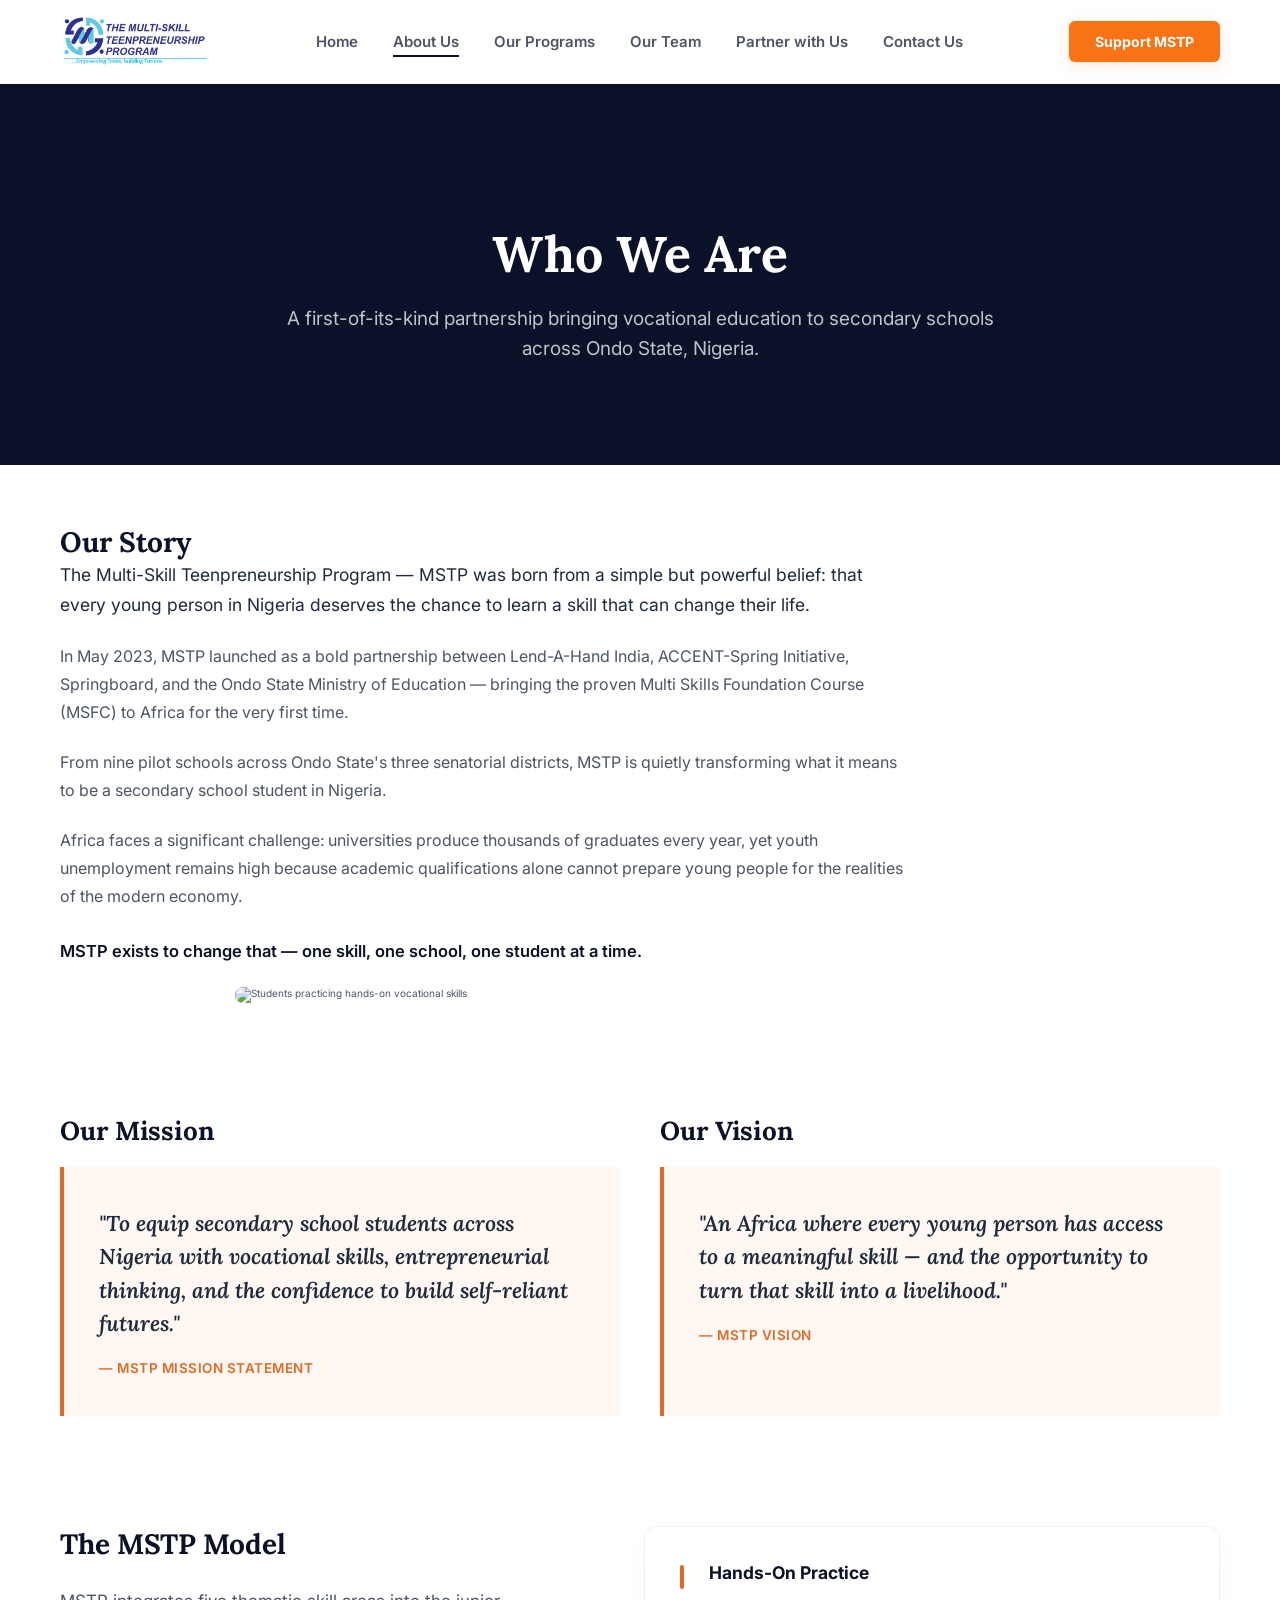
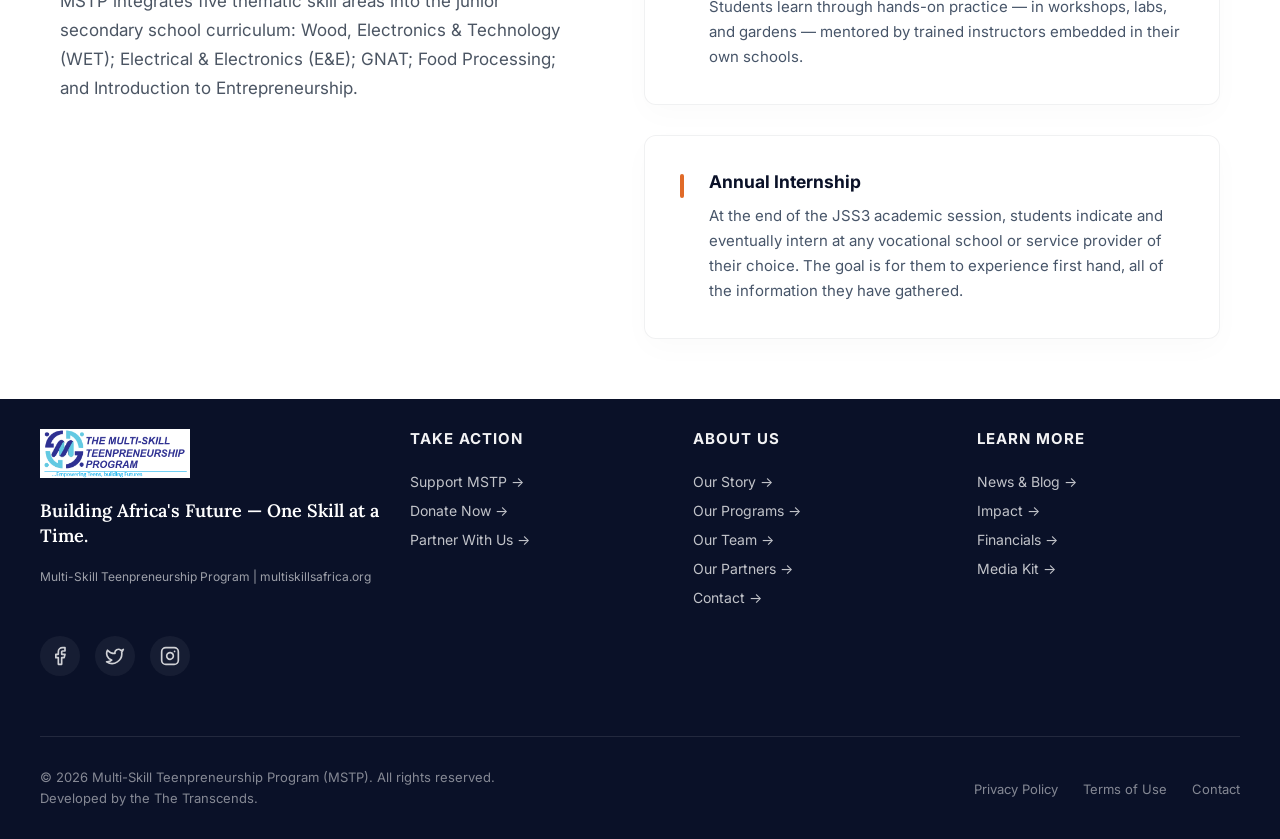
==== commit 55a44a43: "New page Added (Partner With Us)" ====
--- a/about-us.html
+++ b/about-us.html
@@ -1,289 +1,290 @@
-<!DOCTYPE html>
-<html lang="en">
-<head>
-    <meta charset="UTF-8">
-    <meta name="viewport" content="width=device-width, initial-scale=1.0">
-    <title>About MSTP — Multi-Skill Teenpreneurship Program</title>
-
-    
-    
-    <link href="/IMAGES/multiskillsafrica-fav.png" rel="icon">
-    
-    <link rel="stylesheet" href="generalstyles.css">
-    <link rel="stylesheet" href="generalstyles-media-query.css">
-    <link rel="stylesheet" href="about-us.css">
-    <link rel="stylesheet" href="about-us-media-query.css">
-    <link rel="preconnect" href="https://fonts.googleapis.com">
-    <link rel="preconnect" href="https://fonts.gstatic.com" crossorigin>
-    <link href="https://fonts.googleapis.com/css2?family=Inter:wght@400;500;600;700&family=Lora:ital,wght@0,600;0,700;1,600&display=swap" rel="stylesheet">
-</head>
-<body>
-
-        <!-- 1. NAVIGATION HEADER (The Welcome Gate) -->
-<header id="main-header" class="site-header">
-    <div class="header-container">
-
-        <!-- Website Brand/Logo Area -->
-        <div class="brand">
-            <a href="index.html">
-                <img src="/IMAGES/multiskillsafrica-logo.png" alt="multilskillsafrica-logo" class="logo">
-            </a>
-        </div>
-
-        <!-- Desktop Navigation Area -->
-        <nav id="main-nav" class="navigation" aria-label="Main Navigation">
-            <ul class="nav-list">
-                <li class="nav-item"><a href="index.html" class="nav-link">Home</a></li>
-                <li class="nav-item"><a href="about-us.html" class="nav-link active">About Us</a></li>
-                <li class="nav-item"><a href="ourprograms.html" class="nav-link">Our Programs</a></li>
-                <!-- <li class="nav-item"><a href="impact.html" class="nav-link">Our Impact</a></li>
-                <li class="nav-item"><a href="trainers.html" class="nav-link">Trainers Module</a></li> -->
-                <li class="nav-item"><a href="team.html" class="nav-link">Our Team</a></li>
-                <li class="nav-item"><a href="blog.html" class="nav-link">News & Blog</a></li>
-                <!-- <li class="nav-item"><a href="partner.html" class="nav-link">Official Partners</a></li> -->
-                <li class="nav-item"><a href="contact.html" class="nav-link">Contact Us</a></li>
-            </ul>
-        </nav>
-
-        <!-- Desktop Action Button Section -->
-        <div class="header-actions">
-            <a href="support.html" class="nav-cta">Support MSTP</a>
-        </div>
-
-        <!-- MOBILE NAVIGATION TRACK ENGINE -->   
-        <nav id="mobile-navbar" aria-label="Mobile Navigation">
-            <!-- Toggle Button (Always visible on mobile viewports) -->
-            <button id="menu-toggle" aria-label="Open Navigation Menu" aria-expanded="false" aria-controls="nav-links">
-                <svg xmlns="http://www.w3.org/2000/svg" width="24" height="24" viewBox="0 0 24 24" fill="none" stroke="currentColor" stroke-width="2" stroke-linecap="round" stroke-linejoin="round" class="lucide lucide-menu"><path d="M4 5h16"/><path d="M4 12h16"/><path d="M4 19h16"/></svg>
-            </button>
-
-            <!-- Navigation Links Container (The Sliding Drawer) -->
-            <div id="nav-links">
-                <!-- Close Button inside the sliding drawer -->
-                <button id="menu-close" aria-label="Close Navigation Menu">
-                    <svg xmlns="http://www.w3.org/2000/svg" width="24" height="24" viewBox="0 0 24 24" fill="none" stroke="currentColor" stroke-width="2" stroke-linecap="round" stroke-linejoin="round" class="lucide lucide-x"><path d="M18 6 6 18"/><path d="m6 6 12 12"/></svg>
-                </button>
-
-                <a href="index.html" class="mobile-nav-icon"><svg xmlns="http://www.w3.org/2000/svg" width="24" height="24" viewBox="0 0 24 24" fill="none" stroke="currentColor" stroke-width="2.25" stroke-linecap="round" stroke-linejoin="round" class="lucide lucide-house"><path d="M15 21v-8a1 1 0 0 0-1-1h-4a1 1 0 0 0-1 1v8"/><path d="M3 10a2 2 0 0 1 .709-1.528l7-6a2 2 0 0 1 2.582 0l7 6A2 2 0 0 1 21 10v9a2 2 0 0 1-2 2H5a2 2 0 0 1-2-2z"/></svg>Home</a>
-                <a href="about-us.html" class="mobile-nav-icon active"><svg xmlns="http://www.w3.org/2000/svg" width="24" height="24" viewBox="0 0 24 24" fill="none" stroke="currentColor" stroke-width="2.25" stroke-linecap="round" stroke-linejoin="round" class="lucide lucide-users"><path d="M16 21v-2a4 4 0 0 0-4-4H6a4 4 0 0 0-4 4v2"/><path d="M16 3.128a4 4 0 0 1 0 7.744"/><path d="M22 21v-2a4 4 0 0 0-3-3.87"/><circle cx="9" cy="7" r="4"/></svg>About</a>
-                <a href="ourprograms.html" class="mobile-nav-icon"><svg xmlns="http://www.w3.org/2000/svg" width="24" height="24" viewBox="0 0 24 24" fill="none" stroke="currentColor" stroke-width="2.25" stroke-linecap="round" stroke-linejoin="round" class="lucide lucide-book-open"><path d="M2 3h6a4 4 0 0 1 4 4v14a3 3 0 0 0-3-3H2z"/><path d="M22 3h-6a4 4 0 0 0-4 4v14a3 3 0 0 1 3-3h7z"/></svg>Our Programs</a>
-                
-                <a href="impact.html" class="mobile-nav-icon"><svg xmlns="http://www.w3.org/2000/svg" width="24" height="24" viewBox="0 0 24 24" fill="none" stroke="currentColor" stroke-width="2.25" stroke-linecap="round" stroke-linejoin="round" class="lucide lucide-trending-up"><polyline points="22 7 13.5 15.5 8.5 10.5 2 17"/><polyline points="16 7 22 7 22 13"/></svg>Our Impact</a>
-                <a href="trainers.html" class="mobile-nav-icon"><svg xmlns="http://www.w3.org/2000/svg" width="24" height="24" viewBox="0 0 24 24" fill="none" stroke="currentColor" stroke-width="2" stroke-linecap="round" stroke-linejoin="round" class="lucide lucide-presentation"><rect width="20" height="14" x="2" y="3" rx="2"/><path d="M12 17v4"/><path d="M9 21h6"/><path d="M8 11l3-3 3 3"/></svg>Trainers Module</a>
-                <a href="team.html" class="mobile-nav-icon"><svg xmlns="http://www.w3.org/2000/svg" width="24" height="24" viewBox="0 0 24 24" fill="none" stroke="currentColor" stroke-width="2.25" stroke-linecap="round" stroke-linejoin="round" class="lucide lucide-users-round"><path d="M18 21a6 6 0 0 0-12 0"/><circle cx="12" cy="10" r="4"/><path d="M12 2a14.5 14.5 0 0 0 0 20"/></svg>Our Team</a>
-                <a href="blog.html" class="mobile-nav-icon"><svg xmlns="http://www.w3.org/2000/svg" width="24" height="24" viewBox="0 0 24 24" fill="none" stroke="currentColor" stroke-width="2.25" stroke-linecap="round" stroke-linejoin="round" class="lucide lucide-newspaper"><path d="M4 22h16a2 2 0 0 0 2-2V4a2 2 0 0 0-2-2H8a2 2 0 0 0-2 2v16a2 2 0 0 1-2 2Zm0 0a2 2 0 0 1-2-2v-9c0-1.1.9-2 2-2h2"/><path d="M18 14h-8"/><path d="M15 18h-5"/><path d="M10 6h8v4h-8V6Z"/></svg>News & Blog</a>
-                <a href="partner.html" class="mobile-nav-icon"><svg xmlns="http://www.w3.org/2000/svg" width="24" height="24" viewBox="0 0 24 24" fill="none" stroke="currentColor" stroke-width="2" stroke-linecap="round" stroke-linejoin="round" class="lucide lucide-handshake"><path d="m11 17 2 2a1 1 0 0 0 1.4 0l4-4a1 1 0 0 0 0-1.4l-11.6-11.6a2.1 2.1 0 0 0-3 3l3.8 3.8"/><path d="m14 14 2.5 2.5a1 1 0 0 0 1.4 0l4-4a1 1 0 0 0 0-1.4L11 2"/><path d="M17 11V7a1 1 0 0 0-1-1h-4"/><path d="M10 11H6a1 1 0 0 1-1-1V6"/></svg>Official Partners</a>
-                <a href="contact.html" class="mobile-nav-icon"><svg xmlns="http://www.w3.org/2000/svg" width="24" height="24" viewBox="0 0 24 24" fill="none" stroke="currentColor" stroke-width="2.25" stroke-linecap="round" stroke-linejoin="round" class="lucide lucide-phone-call"><path d="M13 2a9 9 0 0 1 9 9"/><path d="M13 6a5 5 0 0 1 5 5"/><path d="M13.832 16.568a1 1 0 0 0 1.213-.303l.355-.465A2 2 0 0 1 17 15h3a2 2 0 0 1 2 2v3a2 2 0 0 1-2 2A18 18 0 0 1 2 4a2 2 0 0 1 2-2h3a2 2 0 0 1 2 2v3a2 2 0 0 1-.8 1.6l-.468.351a1 1 0 0 0-.292 1.233 14 14 0 0 0 6.392 6.384"/></svg>Contact Us</a>
-
-                <a href="support.html" class="mobile-nav-icon"><svg xmlns="http://www.w3.org/2000/svg" width="24" height="24" viewBox="0 0 24 24" fill="none" stroke="currentColor" stroke-width="2" stroke-linecap="round" stroke-linejoin="round" class="lucide lucide-heart"><path d="M19 14c1.49-1.46 3-3.21 3-5.5A5.5 5.5 0 0 0 16.5 3c-1.76 0-3 .5-4.5 2-1.5-1.5-2.74-2-4.5-2A5.5 5.5 0 0 0 2 8.5c0 2.3 1.5 4.05 3 5.5l7 7Z"/></svg>Support MSTP</a>
-            </div>
-        </nav>
-
-    </div>
-</header>
-
-
-    <main class="about-master-main">
-     <!-- ==========================================
-   SECTION 1: HERO HEADER (WHO WE ARE)
-   ========================================== -->
-    <section class="page-hero reveal-on-scroll">
-
-        <!-- FIXED: Removed the broken "reveal on scroll" class string here -->
-        <div class="hero-content-inner">
-            <h1 class="page-main-title">Who We Are</h1>
-            <p class="page-subtitle">A first-of-its-kind partnership bringing vocational education to secondary schools across Ondo State, Nigeria.</p>
-        </div>
-    
-    </section>
-
-        <!-- ==========================================
-     SECTION 2: OUR STORY MODULE
-     ========================================== -->
-    <section class="story-layout-section reveal-on-scroll">
-
-        <!-- Section Header Anchor -->
-        <h2 class="story-section-title">Our Story</h2>
-
-        <div class="story-inner-container reveal-on-scroll">
-            
-            
-            
-            <!-- Narrative Text Container -->
-            <div class="story-content-flow">
-                <p class="story-text-para story-lead-paragraph">The Multi-Skill Teenpreneurship Program — MSTP was born from a simple but powerful belief: that every young person in Nigeria deserves the chance to learn a skill that can change their life.</p>
-                
-                <p class="story-text-para">In May 2023, MSTP launched as a bold partnership between Lend-A-Hand India, ACCENT-Spring Initiative, Springboard, and the Ondo State Ministry of Education — bringing the proven Multi Skills Foundation Course (MSFC) to Africa for the very first time.</p>
-                
-                <p class="story-text-para">From nine pilot schools across Ondo State's three senatorial districts, MSTP is quietly transforming what it means to be a secondary school student in Nigeria.</p>
-                
-                <p class="story-text-para">Africa faces a significant challenge: universities produce thousands of graduates every year, yet youth unemployment remains high because academic qualifications alone cannot prepare young people for the realities of the modern economy.</p>
-                
-                <p class="story-text-para story-closing-emphasis">MSTP exists to change that — one skill, one school, one student at a time.</p>
-        
-                <!-- NEW: Your image container on the right side -->
-        <div class="story-right-image">
-            <img src="/IMAGES/your-story-image.jpg" alt="Students practicing hands-on vocational skills" class="story-img">
-        </div>
-            
-            </div>
-
-        </div>
-    </section>
-
-    <!-- ==========================================
-     SECTION 3 & 4: CORE INTENTIONS LAYOUT Grid
-     ========================================== -->
-    <section class="intentions-layout-container reveal-on-scroll">
-        <div class="intentions-flex-wrapper reveal-on-scroll">
-            
-            <!-- Mission Component Card -->
-            <article class="intent-card-block">
-                <h2 class="intent-section-title">Our Mission</h2>
-                <blockquote class="intent-blockquote-tint" cite="/about">
-                    <p class="intent-quote-text">"To equip secondary school students across Nigeria with vocational skills, entrepreneurial thinking, and the confidence to build self-reliant futures."</p>
-                    <footer class="intent-quote-footer">— MSTP Mission statement</footer>
-                </blockquote>
-            </article>
-
-            <!-- Vision Component Card -->
-            <article class="intent-card-block">
-                <h2 class="intent-section-title">Our Vision</h2>
-                <blockquote class="intent-blockquote-tint" cite="/about">
-                    <p class="intent-quote-text">"An Africa where every young person has access to a meaningful skill — and the opportunity to turn that skill into a livelihood."</p>
-                    <footer class="intent-quote-footer">— MSTP Vision</footer>
-                </blockquote>
-            </article>
-
-        </div>
-    </section>
-
-    <!-- ==========================================
-     SECTION 5: THE MSTP MODEL FRAMEWORK
-     ========================================== -->
-    <section class="model-layout-section reveal-on-scroll">
-        <div class="model-grid-container">
-            
-            <!-- Left Side: Section Header & Core Description -->
-            <div class="model-intro-column">
-                <h2 class="model-main-heading">The MSTP Model</h2>
-                <p class="model-description-lead">MSTP integrates five thematic skill areas into the junior secondary school curriculum: Wood, Electronics & Technology (WET); Electrical & Electronics (E&E); GNAT; Food Processing; and Introduction to Entrepreneurship.</p>
-            </div>
-
-            <!-- Right Side: Structural Execution Feature Cards -->
-            <div class="model-features-column">
-                
-                <!-- Learning Environment Card -->
-                <div class="model-feature-card">
-                    <div class="model-card-decorator"></div>
-                    <div class="model-card-content">
-                        <h3 class="model-card-title">Hands-On Practice</h3>
-                        <p class="model-card-text">Students learn through hands-on practice — in workshops, labs, and gardens — mentored by trained instructors embedded in their own schools.</p>
-                    </div>
-                </div>
-
-                <!-- Trade Fair Card -->
-                <div class="model-feature-card">
-                    <div class="model-card-decorator"></div>
-                    <div class="model-card-content">
-                        <h3 class="model-card-title">Annual Internship</h3>
-                        <p class="model-card-text">At the end of the JSS3 academic session, students indicate and eventually intern at any vocational school or service provider of their choice. The goal is for them to experience first hand, all of the information they have gathered.</p>
-                    </div>
-                </div>
-
-            </div>
-
-        </div>
-    </section>
-
-
-    </main>
-
-        <!-- 5. FOOTER SECTION (Logo, Columns, Newsletter, Socials, Legal) -->
-<footer class="site-footer">
-    <!-- Main informational and interactive column grids -->
-    <div class="footer-columns">
-
-        <!-- Footer Column 1 — Logo + Tagline -->
-        <div class="footer-col brand-info-col">
-            <div class="brand-logo-wrap">
-                <a href="/" aria-label="MSTP Home">
-                    <!-- MSTP inline SVG logo platform hook -->
-                    <img src="/IMAGES/multiskillsafrica-logo.png" alt="multiskillsafricalogo Logo" class="logo">
-                </a>
-            </div>
-            <p class="footer-tagline">Building Africa's Future — One Skill at a Time.</p>
-            <p class="footer-subline">Multi-Skill Teenpreneurship Program | multiskillsafrica.org</p>
-        </div>
-
-        <!-- Footer Column 2 — Take Action -->
-        <div class="footer-col">
-            <h2 class="footer-heading">Take Action</h2>
-            <ul class="footer-links-list">
-                <li><a href="support.html" class="footer-link">Support MSTP &rarr;</a></li>
-                <li><a href="/give" class="footer-link">Donate Now &rarr;</a></li>
-                <li><a href="contact.html" class="footer-link">Partner With Us &rarr;</a></li>
-            </ul>
-        </div>
-
-        <!-- Footer Column 3 — About Us -->
-        <div class="footer-col">
-            <h2 class="footer-heading">About Us</h2>
-            <ul class="footer-links-list">
-                <li><a href="about-us.html" class="footer-link">Our Story &rarr;</a></li>
-                <li><a href="our-programs.html" class="footer-link">Our Programs &rarr;</a></li>
-                <li><a href="team.html" class="footer-link">Our Team &rarr;</a></li>
-                <li><a href="partner.html" class="footer-link">Our Partners &rarr;</a></li>
-                <li><a href="contact.html" class="footer-link">Contact &rarr;</a></li>
-            </ul>
-        </div>
-
-        <!-- Footer Column 4 — Learn More -->
-        <div class="footer-col">
-            <h2 class="footer-heading">Learn More</h2>
-            <ul class="footer-links-list">
-                <li><a href="blog.html" class="footer-link">News & Blog &rarr;</a></li>
-                <li><a href="impact.html" class="footer-link">Impact &rarr;</a></li>
-                <li><a href="financials.html" class="footer-link">Financials &rarr;</a></li>
-                <li><a href="/media" class="footer-link">Media Kit &rarr;</a></li>
-            </ul>
-        </div>
-
-        <!-- Footer — Newsletter Signup -->
-        <div class="footer-col newsletter-col">
-            
-            <!-- Footer — Social Icons Block -->
-            <div class="footer-social-wrap">
-                <a href="https://www.facebook.com/profile.php?id=61550199511296" target="_blank" rel="noopener" class="social-icon-link" aria-label="Facebook">
-                    <svg xmlns="http://www.w3.org/2000/svg" width="20" height="20" viewBox="0 0 24 24" fill="none" stroke="currentColor" stroke-width="2" stroke-linecap="round" stroke-linejoin="round" class="lucide lucide-facebook"><path d="M18 2h-3a5 5 0 0 0-5 5v3H7v4h3v8h4v-8h3l1-4h-4V7a1 1 0 0 1 1-1h3z"/></svg>
-                </a>
-                <a href="https://x.com/Multiskill142" target="_blank" rel="noopener" class="social-icon-link" aria-label="X (Twitter)">
-                    <svg xmlns="http://www.w3.org/2000/svg" width="20" height="20" viewBox="0 0 24 24" fill="none" stroke="currentColor" stroke-width="2" stroke-linecap="round" stroke-linejoin="round" class="lucide lucide-twitter"><path d="M22 4s-.7 2.1-2 3.4c1.6 10-9.4 17.3-18 11.6 2.2.1 4.4-.6 6-2C3 15.5.5 9.6 3 5c2.2 2.6 5.6 4.1 9 4-.9-4.2 4-6.6 7-3.8 1.1 0 3-1.2 3-1.2z"/></svg>
-                </a>
-                <a href="https://www.instagram.com/mstpafrica/" target="_blank" rel="noopener" class="social-icon-link" aria-label="Instagram">
-                    <svg xmlns="http://www.w3.org/2000/svg" width="20" height="20" viewBox="0 0 24 24" fill="none" stroke="currentColor" stroke-width="2" stroke-linecap="round" stroke-linejoin="round" class="lucide lucide-instagram"><rect width="20" height="20" x="2" y="2" rx="5" ry="5"/><path d="M16 11.37A4 4 0 1 1 12.63 8 4 4 0 0 1 16 11.37z"/><line x1="17.5" x2="17.51" y1="6.5" y2="6.5"/></svg>
-                </a>
-            </div>
-        </div>
-
-    </div>
-
-    <!-- Footer — Legal Row and Credits -->
-    <div class="footer-bottom">
-        <div class="footer-legal-left">
-            <p class="copyright">&copy; 2026 Multi-Skill Teenpreneurship Program (MSTP). All rights reserved.</p>
-            <p class="copyright">Developed by the The Transcends.</p>
-        </div>
-        <div class="footer-legal-right">
-            <ul class="legal-links-list">
-                <li><a href="/privacy" class="legal-link">Privacy Policy</a></li>
-                <li><a href="/terms" class="legal-link">Terms of Use</a></li>
-                <li><a href="contact.html" class="legal-link">Contact</a></li>
-            </ul>
-        </div>
-    </div>
-</footer>
-
-    <script src="general-script.js"></script>
-</body>
-</html>
+<!DOCTYPE html>
+<html lang="en">
+<head>
+    <meta charset="UTF-8">
+    <meta name="viewport" content="width=device-width, initial-scale=1.0">
+    <title>About MSTP — Multi-Skill Teenpreneurship Program</title>
+
+    
+    
+    <link href="/IMAGES/multiskillsafrica-fav.png" rel="icon">
+    
+    <link rel="stylesheet" href="generalstyles.css">
+    <link rel="stylesheet" href="generalstyles-media-query.css">
+    <link rel="stylesheet" href="about-us.css">
+    <link rel="stylesheet" href="about-us-media-query.css">
+    <link rel="preconnect" href="https://fonts.googleapis.com">
+    <link rel="preconnect" href="https://fonts.gstatic.com" crossorigin>
+    <link href="https://fonts.googleapis.com/css2?family=Inter:wght@400;500;600;700&family=Lora:ital,wght@0,600;0,700;1,600&display=swap" rel="stylesheet">
+</head>
+<body>
+
+        <!-- 1. NAVIGATION HEADER (The Welcome Gate) -->
+<header id="main-header" class="site-header">
+    <div class="header-container">
+
+        <!-- Website Brand/Logo Area -->
+        <div class="brand">
+            <a href="index.html">
+                <img src="/IMAGES/multiskillsafrica-logo.png" alt="multilskillsafrica-logo" class="logo">
+            </a>
+        </div>
+
+        <!-- Desktop Navigation Area -->
+        <nav id="main-nav" class="navigation" aria-label="Main Navigation">
+            <ul class="nav-list">
+                <li class="nav-item"><a href="index.html" class="nav-link">Home</a></li>
+                <li class="nav-item"><a href="about-us.html" class="nav-link active">About Us</a></li>
+                <li class="nav-item"><a href="ourprograms.html" class="nav-link">Our Programs</a></li>
+                <!-- <li class="nav-item"><a href="impact.html" class="nav-link">Our Impact</a></li>
+                <li class="nav-item"><a href="trainers.html" class="nav-link">Trainers Module</a></li> -->
+                <li class="nav-item"><a href="team.html" class="nav-link">Our Team</a></li>
+                <li class="nav-item"><a href="partner-with-us.html" class="nav-link">Partner with Us</a></li>
+                <!-- <li class="nav-item"><a href="partner.html" class="nav-link">Official Partners</a></li> -->
+                <li class="nav-item"><a href="contact.html" class="nav-link">Contact Us</a></li>
+            </ul>
+        </nav>
+
+        <!-- Desktop Action Button Section -->
+        <div class="header-actions">
+            <a href="support.html" class="nav-cta">Support MSTP</a>
+        </div>
+
+        <!-- MOBILE NAVIGATION TRACK ENGINE -->   
+        <nav id="mobile-navbar" aria-label="Mobile Navigation">
+            <!-- Toggle Button (Always visible on mobile viewports) -->
+            <button id="menu-toggle" aria-label="Open Navigation Menu" aria-expanded="false" aria-controls="nav-links">
+                <svg xmlns="http://www.w3.org/2000/svg" width="24" height="24" viewBox="0 0 24 24" fill="none" stroke="currentColor" stroke-width="2" stroke-linecap="round" stroke-linejoin="round" class="lucide lucide-menu"><path d="M4 5h16"/><path d="M4 12h16"/><path d="M4 19h16"/></svg>
+            </button>
+
+            <!-- Navigation Links Container (The Sliding Drawer) -->
+            <div id="nav-links">
+                <!-- Close Button inside the sliding drawer -->
+                <button id="menu-close" aria-label="Close Navigation Menu">
+                    <svg xmlns="http://www.w3.org/2000/svg" width="24" height="24" viewBox="0 0 24 24" fill="none" stroke="currentColor" stroke-width="2" stroke-linecap="round" stroke-linejoin="round" class="lucide lucide-x"><path d="M18 6 6 18"/><path d="m6 6 12 12"/></svg>
+                </button>
+
+                <a href="index.html" class="mobile-nav-icon"><svg xmlns="http://www.w3.org/2000/svg" width="24" height="24" viewBox="0 0 24 24" fill="none" stroke="currentColor" stroke-width="2.25" stroke-linecap="round" stroke-linejoin="round" class="lucide lucide-house"><path d="M15 21v-8a1 1 0 0 0-1-1h-4a1 1 0 0 0-1 1v8"/><path d="M3 10a2 2 0 0 1 .709-1.528l7-6a2 2 0 0 1 2.582 0l7 6A2 2 0 0 1 21 10v9a2 2 0 0 1-2 2H5a2 2 0 0 1-2-2z"/></svg>Home</a>
+                <a href="about-us.html" class="mobile-nav-icon active"><svg xmlns="http://www.w3.org/2000/svg" width="24" height="24" viewBox="0 0 24 24" fill="none" stroke="currentColor" stroke-width="2.25" stroke-linecap="round" stroke-linejoin="round" class="lucide lucide-users"><path d="M16 21v-2a4 4 0 0 0-4-4H6a4 4 0 0 0-4 4v2"/><path d="M16 3.128a4 4 0 0 1 0 7.744"/><path d="M22 21v-2a4 4 0 0 0-3-3.87"/><circle cx="9" cy="7" r="4"/></svg>About</a>
+                <a href="ourprograms.html" class="mobile-nav-icon"><svg xmlns="http://www.w3.org/2000/svg" width="24" height="24" viewBox="0 0 24 24" fill="none" stroke="currentColor" stroke-width="2.25" stroke-linecap="round" stroke-linejoin="round" class="lucide lucide-book-open"><path d="M2 3h6a4 4 0 0 1 4 4v14a3 3 0 0 0-3-3H2z"/><path d="M22 3h-6a4 4 0 0 0-4 4v14a3 3 0 0 1 3-3h7z"/></svg>Our Programs</a>
+                
+                <a href="impact.html" class="mobile-nav-icon"><svg xmlns="http://www.w3.org/2000/svg" width="24" height="24" viewBox="0 0 24 24" fill="none" stroke="currentColor" stroke-width="2.25" stroke-linecap="round" stroke-linejoin="round" class="lucide lucide-trending-up"><polyline points="22 7 13.5 15.5 8.5 10.5 2 17"/><polyline points="16 7 22 7 22 13"/></svg>Our Impact</a>
+                <a href="trainers.html" class="mobile-nav-icon"><svg xmlns="http://www.w3.org/2000/svg" width="24" height="24" viewBox="0 0 24 24" fill="none" stroke="currentColor" stroke-width="2" stroke-linecap="round" stroke-linejoin="round" class="lucide lucide-presentation"><rect width="20" height="14" x="2" y="3" rx="2"/><path d="M12 17v4"/><path d="M9 21h6"/><path d="M8 11l3-3 3 3"/></svg>Trainers Module</a>
+                <a href="team.html" class="mobile-nav-icon"><svg xmlns="http://www.w3.org/2000/svg" width="24" height="24" viewBox="0 0 24 24" fill="none" stroke="currentColor" stroke-width="2.25" stroke-linecap="round" stroke-linejoin="round" class="lucide lucide-users-round"><path d="M18 21a6 6 0 0 0-12 0"/><circle cx="12" cy="10" r="4"/><path d="M12 2a14.5 14.5 0 0 0 0 20"/></svg>Our Team</a>
+                <a href="blog.html" class="mobile-nav-icon"><svg xmlns="http://www.w3.org/2000/svg" width="24" height="24" viewBox="0 0 24 24" fill="none" stroke="currentColor" stroke-width="2.25" stroke-linecap="round" stroke-linejoin="round" class="lucide lucide-newspaper"><path d="M4 22h16a2 2 0 0 0 2-2V4a2 2 0 0 0-2-2H8a2 2 0 0 0-2 2v16a2 2 0 0 1-2 2Zm0 0a2 2 0 0 1-2-2v-9c0-1.1.9-2 2-2h2"/><path d="M18 14h-8"/><path d="M15 18h-5"/><path d="M10 6h8v4h-8V6Z"/></svg>News & Blog</a>
+                <a href="partner.html" class="mobile-nav-icon"><svg xmlns="http://www.w3.org/2000/svg" width="24" height="24" viewBox="0 0 24 24" fill="none" stroke="currentColor" stroke-width="2" stroke-linecap="round" stroke-linejoin="round" class="lucide lucide-handshake"><path d="m11 17 2 2a1 1 0 0 0 1.4 0l4-4a1 1 0 0 0 0-1.4l-11.6-11.6a2.1 2.1 0 0 0-3 3l3.8 3.8"/><path d="m14 14 2.5 2.5a1 1 0 0 0 1.4 0l4-4a1 1 0 0 0 0-1.4L11 2"/><path d="M17 11V7a1 1 0 0 0-1-1h-4"/><path d="M10 11H6a1 1 0 0 1-1-1V6"/></svg>Official Partners</a>
+                <a href="partner-with-us.html" class="mobile-nav-icon"><svg xmlns="http://www.w3.org/2000/svg" width="24" height="24" viewBox="0 0 24 24" fill="none" stroke="currentColor" stroke-width="2" stroke-linecap="round" stroke-linejoin="round" class="lucide lucide-handshake-icon lucide-handshake"><path d="m11 17 2 2a1 1 0 1 0 3-3"/><path d="m14 14 2.5 2.5a1 1 0 1 0 3-3l-3.88-3.88a3 3 0 0 0-4.24 0l-.88.88a1 1 0 1 1-3-3l2.81-2.81a5.79 5.79 0 0 1 7.06-.87l.47.28a2 2 0 0 0 1.42.25L21 4"/><path d="m21 3 1 11h-2"/><path d="M3 3 2 14l6.5 6.5a1 1 0 1 0 3-3"/><path d="M3 4h8"/></svg>Partner With Us</a>                
+                <a href="contact.html" class="mobile-nav-icon"><svg xmlns="http://www.w3.org/2000/svg" width="24" height="24" viewBox="0 0 24 24" fill="none" stroke="currentColor" stroke-width="2.25" stroke-linecap="round" stroke-linejoin="round" class="lucide lucide-phone-call"><path d="M13 2a9 9 0 0 1 9 9"/><path d="M13 6a5 5 0 0 1 5 5"/><path d="M13.832 16.568a1 1 0 0 0 1.213-.303l.355-.465A2 2 0 0 1 17 15h3a2 2 0 0 1 2 2v3a2 2 0 0 1-2 2A18 18 0 0 1 2 4a2 2 0 0 1 2-2h3a2 2 0 0 1 2 2v3a2 2 0 0 1-.8 1.6l-.468.351a1 1 0 0 0-.292 1.233 14 14 0 0 0 6.392 6.384"/></svg>Contact Us</a>
+
+                <a href="support.html" class="mobile-nav-icon"><svg xmlns="http://www.w3.org/2000/svg" width="24" height="24" viewBox="0 0 24 24" fill="none" stroke="currentColor" stroke-width="2" stroke-linecap="round" stroke-linejoin="round" class="lucide lucide-heart"><path d="M19 14c1.49-1.46 3-3.21 3-5.5A5.5 5.5 0 0 0 16.5 3c-1.76 0-3 .5-4.5 2-1.5-1.5-2.74-2-4.5-2A5.5 5.5 0 0 0 2 8.5c0 2.3 1.5 4.05 3 5.5l7 7Z"/></svg>Support MSTP</a>
+            </div>
+        </nav>
+
+    </div>
+</header>
+
+
+    <main class="about-master-main">
+     <!-- ==========================================
+   SECTION 1: HERO HEADER (WHO WE ARE)
+   ========================================== -->
+    <section class="page-hero reveal-on-scroll">
+
+        <!-- FIXED: Removed the broken "reveal on scroll" class string here -->
+        <div class="hero-content-inner">
+            <h1 class="page-main-title">Who We Are</h1>
+            <p class="page-subtitle">A first-of-its-kind partnership bringing vocational education to secondary schools across Ondo State, Nigeria.</p>
+        </div>
+    
+    </section>
+
+        <!-- ==========================================
+     SECTION 2: OUR STORY MODULE
+     ========================================== -->
+    <section class="story-layout-section reveal-on-scroll">
+
+        <!-- Section Header Anchor -->
+        <h2 class="story-section-title">Our Story</h2>
+
+        <div class="story-inner-container reveal-on-scroll">
+            
+            
+            
+            <!-- Narrative Text Container -->
+            <div class="story-content-flow">
+                <p class="story-text-para story-lead-paragraph">The Multi-Skill Teenpreneurship Program — MSTP was born from a simple but powerful belief: that every young person in Nigeria deserves the chance to learn a skill that can change their life.</p>
+                
+                <p class="story-text-para">In May 2023, MSTP launched as a bold partnership between Lend-A-Hand India, ACCENT-Spring Initiative, Springboard, and the Ondo State Ministry of Education — bringing the proven Multi Skills Foundation Course (MSFC) to Africa for the very first time.</p>
+                
+                <p class="story-text-para">From nine pilot schools across Ondo State's three senatorial districts, MSTP is quietly transforming what it means to be a secondary school student in Nigeria.</p>
+                
+                <p class="story-text-para">Africa faces a significant challenge: universities produce thousands of graduates every year, yet youth unemployment remains high because academic qualifications alone cannot prepare young people for the realities of the modern economy.</p>
+                
+                <p class="story-text-para story-closing-emphasis">MSTP exists to change that — one skill, one school, one student at a time.</p>
+        
+                <!-- NEW: Your image container on the right side -->
+        <div class="story-right-image">
+            <img src="/IMAGES/your-story-image.jpg" alt="Students practicing hands-on vocational skills" class="story-img">
+        </div>
+            
+            </div>
+
+        </div>
+    </section>
+
+    <!-- ==========================================
+     SECTION 3 & 4: CORE INTENTIONS LAYOUT Grid
+     ========================================== -->
+    <section class="intentions-layout-container reveal-on-scroll">
+        <div class="intentions-flex-wrapper reveal-on-scroll">
+            
+            <!-- Mission Component Card -->
+            <article class="intent-card-block">
+                <h2 class="intent-section-title">Our Mission</h2>
+                <blockquote class="intent-blockquote-tint" cite="/about">
+                    <p class="intent-quote-text">"To equip secondary school students across Nigeria with vocational skills, entrepreneurial thinking, and the confidence to build self-reliant futures."</p>
+                    <footer class="intent-quote-footer">— MSTP Mission statement</footer>
+                </blockquote>
+            </article>
+
+            <!-- Vision Component Card -->
+            <article class="intent-card-block">
+                <h2 class="intent-section-title">Our Vision</h2>
+                <blockquote class="intent-blockquote-tint" cite="/about">
+                    <p class="intent-quote-text">"An Africa where every young person has access to a meaningful skill — and the opportunity to turn that skill into a livelihood."</p>
+                    <footer class="intent-quote-footer">— MSTP Vision</footer>
+                </blockquote>
+            </article>
+
+        </div>
+    </section>
+
+    <!-- ==========================================
+     SECTION 5: THE MSTP MODEL FRAMEWORK
+     ========================================== -->
+    <section class="model-layout-section reveal-on-scroll">
+        <div class="model-grid-container">
+            
+            <!-- Left Side: Section Header & Core Description -->
+            <div class="model-intro-column">
+                <h2 class="model-main-heading">The MSTP Model</h2>
+                <p class="model-description-lead">MSTP integrates five thematic skill areas into the junior secondary school curriculum: Wood, Electronics & Technology (WET); Electrical & Electronics (E&E); GNAT; Food Processing; and Introduction to Entrepreneurship.</p>
+            </div>
+
+            <!-- Right Side: Structural Execution Feature Cards -->
+            <div class="model-features-column">
+                
+                <!-- Learning Environment Card -->
+                <div class="model-feature-card">
+                    <div class="model-card-decorator"></div>
+                    <div class="model-card-content">
+                        <h3 class="model-card-title">Hands-On Practice</h3>
+                        <p class="model-card-text">Students learn through hands-on practice — in workshops, labs, and gardens — mentored by trained instructors embedded in their own schools.</p>
+                    </div>
+                </div>
+
+                <!-- Trade Fair Card -->
+                <div class="model-feature-card">
+                    <div class="model-card-decorator"></div>
+                    <div class="model-card-content">
+                        <h3 class="model-card-title">Annual Internship</h3>
+                        <p class="model-card-text">At the end of the JSS3 academic session, students indicate and eventually intern at any vocational school or service provider of their choice. The goal is for them to experience first hand, all of the information they have gathered.</p>
+                    </div>
+                </div>
+
+            </div>
+
+        </div>
+    </section>
+
+
+    </main>
+
+        <!-- 5. FOOTER SECTION (Logo, Columns, Newsletter, Socials, Legal) -->
+<footer class="site-footer">
+    <!-- Main informational and interactive column grids -->
+    <div class="footer-columns">
+
+        <!-- Footer Column 1 — Logo + Tagline -->
+        <div class="footer-col brand-info-col">
+            <div class="brand-logo-wrap">
+                <a href="/" aria-label="MSTP Home">
+                    <!-- MSTP inline SVG logo platform hook -->
+                    <img src="/IMAGES/multiskillsafrica-logo.png" alt="multiskillsafricalogo Logo" class="logo">
+                </a>
+            </div>
+            <p class="footer-tagline">Building Africa's Future — One Skill at a Time.</p>
+            <p class="footer-subline">Multi-Skill Teenpreneurship Program | multiskillsafrica.org</p>
+        </div>
+
+        <!-- Footer Column 2 — Take Action -->
+        <div class="footer-col">
+            <h2 class="footer-heading">Take Action</h2>
+            <ul class="footer-links-list">
+                <li><a href="support.html" class="footer-link">Support MSTP &rarr;</a></li>
+                <li><a href="support.html" class="footer-link">Donate Now &rarr;</a></li>
+                <li><a href="partner-with-us.html" class="footer-link">Partner With Us &rarr;</a></li>
+            </ul>
+        </div>
+
+        <!-- Footer Column 3 — About Us -->
+        <div class="footer-col">
+            <h2 class="footer-heading">About Us</h2>
+            <ul class="footer-links-list">
+                <li><a href="about-us.html" class="footer-link">Our Story &rarr;</a></li>
+                <li><a href="our-programs.html" class="footer-link">Our Programs &rarr;</a></li>
+                <li><a href="team.html" class="footer-link">Our Team &rarr;</a></li>
+                <li><a href="partner.html" class="footer-link">Our Partners &rarr;</a></li>
+                <li><a href="contact.html" class="footer-link">Contact &rarr;</a></li>
+            </ul>
+        </div>
+
+        <!-- Footer Column 4 — Learn More -->
+        <div class="footer-col">
+            <h2 class="footer-heading">Learn More</h2>
+            <ul class="footer-links-list">
+                <li><a href="blog.html" class="footer-link">News & Blog &rarr;</a></li>
+                <li><a href="impact.html" class="footer-link">Impact &rarr;</a></li>
+                <li><a href="financials.html" class="footer-link">Financials &rarr;</a></li>
+                <li><a href="/media" class="footer-link">Media Kit &rarr;</a></li>
+            </ul>
+        </div>
+
+        <!-- Footer — Newsletter Signup -->
+        <div class="footer-col newsletter-col">
+            
+            <!-- Footer — Social Icons Block -->
+            <div class="footer-social-wrap">
+                <a href="https://www.facebook.com/profile.php?id=61550199511296" target="_blank" rel="noopener" class="social-icon-link" aria-label="Facebook">
+                    <svg xmlns="http://www.w3.org/2000/svg" width="20" height="20" viewBox="0 0 24 24" fill="none" stroke="currentColor" stroke-width="2" stroke-linecap="round" stroke-linejoin="round" class="lucide lucide-facebook"><path d="M18 2h-3a5 5 0 0 0-5 5v3H7v4h3v8h4v-8h3l1-4h-4V7a1 1 0 0 1 1-1h3z"/></svg>
+                </a>
+                <a href="https://x.com/Multiskill142" target="_blank" rel="noopener" class="social-icon-link" aria-label="X (Twitter)">
+                    <svg xmlns="http://www.w3.org/2000/svg" width="20" height="20" viewBox="0 0 24 24" fill="none" stroke="currentColor" stroke-width="2" stroke-linecap="round" stroke-linejoin="round" class="lucide lucide-twitter"><path d="M22 4s-.7 2.1-2 3.4c1.6 10-9.4 17.3-18 11.6 2.2.1 4.4-.6 6-2C3 15.5.5 9.6 3 5c2.2 2.6 5.6 4.1 9 4-.9-4.2 4-6.6 7-3.8 1.1 0 3-1.2 3-1.2z"/></svg>
+                </a>
+                <a href="https://www.instagram.com/mstpafrica/" target="_blank" rel="noopener" class="social-icon-link" aria-label="Instagram">
+                    <svg xmlns="http://www.w3.org/2000/svg" width="20" height="20" viewBox="0 0 24 24" fill="none" stroke="currentColor" stroke-width="2" stroke-linecap="round" stroke-linejoin="round" class="lucide lucide-instagram"><rect width="20" height="20" x="2" y="2" rx="5" ry="5"/><path d="M16 11.37A4 4 0 1 1 12.63 8 4 4 0 0 1 16 11.37z"/><line x1="17.5" x2="17.51" y1="6.5" y2="6.5"/></svg>
+                </a>
+            </div>
+        </div>
+
+    </div>
+
+    <!-- Footer — Legal Row and Credits -->
+    <div class="footer-bottom">
+        <div class="footer-legal-left">
+            <p class="copyright">&copy; 2026 Multi-Skill Teenpreneurship Program (MSTP). All rights reserved.</p>
+            <p class="copyright">Developed by the The Transcends.</p>
+        </div>
+        <div class="footer-legal-right">
+            <ul class="legal-links-list">
+                <li><a href="/privacy" class="legal-link">Privacy Policy</a></li>
+                <li><a href="/terms" class="legal-link">Terms of Use</a></li>
+                <li><a href="contact.html" class="legal-link">Contact</a></li>
+            </ul>
+        </div>
+    </div>
+</footer>
+
+    <script src="general-script.js"></script>
+</body>
+</html>
--- a/generalstyles.css
+++ b/generalstyles.css
@@ -1,669 +1,669 @@
-/* ==========================================================================
-   1. GLOBAL STYLES & RESET
-   ========================================================================== */
-*, *::before, *::after {
-  box-sizing: border-box;
-}
-
-* {
-  margin: 0;
-  padding: 0;
-}
-
-:root {
-  /* Brand Color Spaces */
-  --color-primary: #0A1128;
-  --color-secondary: #4FC3F7;
-  --color-cta: #F97316;
-
-  /* Surfaces & Backgrounds */
-  --bg-main: #FFFFFF;
-  --bg-surface: #F3F4F6;
-
-  /* Typography Layering */
-  --text-main: #1E40AF;
-  --text-muted: #4B5563;
-  --text-light: #FFFFFF;
-  
-  /* Structural Typefaces */
-  --font-heading: 'Lora', Georgia, serif;
-  --font-body: 'Inter', system-ui, -apple-system, sans-serif;
-}
-
-html {
-  scroll-behavior: smooth;
-  font-size: 62.5%; /* 1rem = 10px baseline layout scale */
-}
-
-body {
-  font-family: var(--font-body);
-  color: var(--text-muted); /* FIXED: Changed from var(--text-light) to prevent invisible white text on white backgrounds */
-  background-color: var(--bg-main);
-  overflow-x: hidden;
-  width: 100vw;
-  -webkit-font-smoothing: antialiased;
-  -moz-osx-font-smoothing: grayscale;
-}
-
-/* Core Media elements */
-img {
-  display: block;
-  max-width: 100%;
-  height: auto;
-}
-
-/* Form element consistency engine */
-input, button, textarea, select {
-  font: inherit;
-  color: inherit;
-}
-
-a {
-  color: inherit;
-  text-decoration: none;
-  display: inline-block;
-}
-
-p {
-  font-family: var(--font-body);
-  font-size: 1.6rem;
-  line-height: 1.6;
-}
-
-ol, ul, li {
-  list-style: none;
-}
-
-
-/* ==========================================================================
-   2. ENHANCED PREMIUM HEADER STYLES
-   ========================================================================== */
-.site-header {
-  position: sticky;
-  top: 0;
-  width: 100vw;
-  z-index: 1000;
-  background-color: rgba(255, 255, 255, 0.9); /* Premium semi-transparent white tint */
-  backdrop-filter: blur(12px);
-  -webkit-backdrop-filter: blur(12px);
-  border-bottom: 1px solid rgba(10, 17, 40, 0.05);
-  box-shadow: 0 2px 20px rgba(10, 17, 40, 0.02);
-  transition: background-color 0.3s ease, box-shadow 0.3s ease;
-}
-
-/* Internal Alignment Grid Wrapper */
-.header-container {
-  width: 100%;
-  max-width: 120rem;
-  margin: 0 auto;
-  padding: 1.6rem 2rem;
-  display: flex;
-  align-items: center;
-  justify-content: space-between;
-}
-
-.logo {
-  width: 15rem;
-  transition: transform 0.3s ease;
-}
-
-.logo:hover {
-  transform: scale(1.02);
-}
-
-.nav-list {
-  display: flex;
-  align-items: center;
-  gap: 3.5rem;
-}
-
-/* Desktop Link Micro-Interactions */
-.nav-link {
-  color: var(--text-muted);
-  font-size: 1.5rem;
-  font-weight: 600;
-  position: relative;
-  padding: 0.6rem 0;
-  transition: color 0.2s ease-in-out;
-}
-
-/* Animated sliding active underline mechanism */
-.nav-link::after {
-  content: '';
-  position: absolute;
-  bottom: 0;
-  left: 0;
-  width: 100%;
-  height: 2px;
-  background-color: var(--color-primary);
-  transform: scaleX(0);
-  transform-origin: right;
-  transition: transform 0.3s cubic-bezier(0.25, 1, 0.5, 1);
-}
-
-.nav-link:hover {
-  color: var(--color-primary);
-}
-
-.nav-link:hover::after, 
-.nav-link.active::after {
-  transform: scaleX(1);
-  transform-origin: left;
-}
-
-/* Clear style override block for CTA Button inside Nav */
-.header-actions .nav-cta {
-  display: inline-block;
-  background-color: var(--color-cta);
-  color: var(--text-light);
-  padding: 1.2rem 2.6rem;
-  border-radius: 0.6rem;
-  font-weight: 700;
-  font-size: 1.4rem;
-  box-shadow: 0 4px 15px rgba(249, 115, 22, 0.15);
-  transition: transform 0.2s ease, background-color 0.2s ease, box-shadow 0.2s ease;
-}
-
-.header-actions .nav-cta:hover {
-  background-color: #ea580c; /* Marginally deeper dark tone for interactive active states */
-  color: var(--text-light);
-  transform: translateY(-1px);
-  box-shadow: 0 6px 20px rgba(249, 115, 22, 0.25);
-}
-
-/* Hide mobile system structures by default on Desktop layout viewports */
-#mobile-navbar {
-  display: none;
-}
-
-
-/* ==========================================================================
-   3. SITE FOOTER STYLES
-   ========================================================================== */
-.site-footer {
-  background-color: var(--color-primary);
-  color: var(--text-light);
-  padding: 3rem;
-  width: 100vw;
-  font-size: 1.4rem;
-  display: flex;
-  flex-direction: column;
-  gap: 6rem;
-}
-
-.footer-columns {
-  display: flex;
-  flex-direction: row;
-  flex-wrap: wrap;
-  gap: 2rem 2rem;
-  justify-content: space-between;
-  width: 100%;
-  max-width: 120rem;
-  margin: 0 auto;
-}
-
-.footer-col {
-  flex: 1 1 20rem;
-  display: flex;
-  flex-direction: column;
-  gap: 2rem;
-}
-
-/* Column 1 Specific Layout Metrics */
-.brand-info-col {
-  flex: 1 1 30rem;
-  max-width: 35rem;
-}
-
-.brand-logo-wrap {
-  display: inline-flex;
-  color: var(--text-light);
-}
-
-.logo-svg {
-  transition: transform 0.3s ease;
-}
-
-.brand-logo-wrap:hover .logo-svg {
-  transform: rotate(-3deg) scale(1.05);
-}
-
-.footer-tagline {
-  font-family: var(--font-heading);
-  font-size: 1.8rem;
-  font-weight: 600;
-  line-height: 1.4;
-}
-
-.footer-subline {
-  font-size: 1.2rem;
-  color: rgba(255, 255, 255, 0.6);
-  line-height: 1.5;
-}
-
-/* Typography Headings within Columns */
-.footer-heading {
-  font-family: var(--font-body);
-  font-size: 1.5rem;
-  font-weight: 700;
-  text-transform: uppercase;
-  letter-spacing: 0.1rem;
-  color: rgba(255, 255, 255, 0.95);
-  margin-bottom: 0.5rem;
-}
-
-/* Navigation Lists Layout */
-.footer-links-list {
-  display: flex;
-  flex-direction: column;
-  gap: 1.2rem;
-}
-
-.footer-link {
-  color: rgba(255, 255, 255, 0.75);
-  transition: color 0.2s ease, transform 0.2s ease;
-  display: inline-block;
-}
-
-.footer-link:hover {
-  color: var(--color-secondary);
-  transform: translateX(4px);
-}
-
-/* Newsletter Column Styles */
-.newsletter-col {
-  flex: 1 1 32rem;
-  max-width: 40rem;
-}
-
-.newsletter-subtext {
-  font-size: 1.4rem;
-  line-height: 1.5;
-  color: rgba(255, 255, 255, 0.75);
-}
-
-.footer-newsletter-form {
-  width: 100%;
-}
-
-.newsletter-input-wrap {
-  display: flex;
-  flex-direction: row;
-  width: 100%;
-  background-color: rgba(255, 255, 255, 0.08);
-  border: 1px solid rgba(255, 255, 255, 0.15);
-  border-radius: 0.6rem;
-  padding: 0.4rem;
-  transition: border-color 0.2s ease;
-}
-
-.newsletter-input-wrap:focus-within {
-  border-color: var(--color-secondary);
-}
-
-.newsletter-input {
-  flex: 1;
-  background: transparent;
-  border: none;
-  padding: 1rem 1.5rem;
-  color: var(--text-light);
-  font-size: 1.4rem;
-  outline: none;
-  width: 100%;
-}
-
-.newsletter-input::placeholder {
-  color: rgba(255, 255, 255, 0.4);
-}
-
-.newsletter-button {
-  background-color: var(--color-cta);
-  color: var(--text-light);
-  border: none;
-  padding: 1rem 2rem;
-  border-radius: 0.4rem;
-  font-weight: 700;
-  font-size: 1.3rem;
-  cursor: pointer;
-  transition: background-color 0.2s ease, transform 0.2s ease;
-}
-
-.newsletter-button:hover {
-  background-color: #ea580c;
-  transform: translateY(-1px);
-}
-
-/* Social Media Channels Track Styling */
-.footer-social-wrap {
-  display: flex;
-  flex-direction: row;
-  gap: 1.5rem;
-  margin-top: 1rem;
-}
-
-.social-icon-link {
-  display: flex;
-  align-items: center;
-  justify-content: center;
-  width: 4rem;
-  height: 4rem;
-  background-color: rgba(255, 255, 255, 0.05);
-  color: rgba(255, 255, 255, 0.8);
-  border-radius: 50%;
-  transition: background-color 0.2s ease, color 0.2s ease, transform 0.2s ease;
-}
-
-.social-icon-link:hover {
-  background-color: var(--color-secondary);
-  color: var(--color-primary);
-  transform: translateY(-3px);
-}
-
-/* Bottom Legal Strip Layout */
-.footer-bottom {
-  border-top: 1px solid rgba(255, 255, 255, 0.1);
-  padding-top: 3rem;
-  display: flex;
-  flex-direction: row;
-  justify-content: space-between;
-  align-items: center;
-  flex-wrap: wrap;
-  gap: 2rem;
-  width: 100%;
-  max-width: 120rem;
-  margin: 0 auto;
-}
-
-.copyright {
-  font-size: 1.3rem;
-  color: rgba(255, 255, 255, 0.5);
-}
-
-.footer-legal-right {
-  display: flex;
-}
-
-.legal-links-list {
-  display: flex;
-  flex-direction: row;
-  gap: 2.5rem;
-}
-
-.legal-link {
-  font-size: 1.3rem;
-  color: rgba(255, 255, 255, 0.5);
-  transition: color 0.2s ease;
-}
-
-.legal-link:hover {
-  color: var(--text-light);
-}
-
-.section-layout-section {
-  width: 100%;
-  background-color: #FFFFFF;
-  padding: 4rem;
-  box-sizing: border-box;
-  
-  /* Flexbox positioning system to strictly center-align the parent contents */
-  display: flex;
-  justify-content: center;
-  align-items: center;
-}
-
-.section-inner-container {
-  width: 100%;
-  max-width: 90rem;
-  margin: 0 auto;
-  text-align: center; /* Centers the multi-line inline text elements inside */
-}
-
-.section-lead-paragraph {
-  font-family: var(--font-body), sans-serif;
-  font-size: 1.8rem;
-  line-height: 1.7;
-  color: #334155;
-  margin: 0;
-  letter-spacing: -0.01em;
-}
-
-/* Responsive Scaling for Seamless Tracking Across Device Viewports */
-@media (max-width: 768px) {
-  .section-layout-section {
-    padding: 2rem;
-  }
-  .section-lead-paragraph {
-    font-size: 1.9rem;
-    line-height: 1.65;
-  }
-}
-
-@media (max-width: 480px) {
-  .section-layout-section {
-    padding: 5rem 1.6rem 3rem 1.6rem;
-  }
-  .section-lead-paragraph {
-    font-size: 1.75rem;
-  }
-}
-
-
-/* ==========================================================================
-   4. SCROLL REVEAL UTILITY ENGINE
-   ========================================================================== */
-.reveal-on-scroll {
-  opacity: 0;
-  transform: translateY(40px);
-  transition: opacity 0.8s cubic-bezier(0.25, 1, 0.5, 1), 
-              transform 0.8s cubic-bezier(0.25, 1, 0.5, 1);
-  will-change: transform, opacity;
-}
-
-.reveal-on-scroll.active {
-  opacity: 1;
-  transform: translateY(0);
-}
-
-
-/* ==========================================================================
-   5. GLOBAL ARCHITECTURAL CARD MODULES
-   ========================================================================== */
-.school-glass-card {
-  position: relative;
-  border-radius: 1.2rem;
-  overflow: hidden;
-  background: transparent;
-}
-
-.card-image-wrap {
-  position: relative;
-  width: 100%;
-  height: 28rem; /* Rem consistency unit match */
-}
-
-.school-card-img {
-  width: 100%;
-  height: 100%;
-  object-fit: cover;
-  transition: transform 0.6s cubic-bezier(0.25, 1, 0.5, 1);
-}
-
-.glass-overlay {
-  position: absolute;
-  bottom: 1.5rem;
-  left: 1.5rem;
-  right: 1.5rem;
-  padding: 2rem;
-  display: flex;
-  border-radius: 1rem;
-  flex-direction: column;
-  gap: 0.4rem;
-}
-
-.school-name {
-  font-family: var(--font-body);
-  font-size: 1.8rem;
-  font-weight: 700;
-  color: var(--text-light);
-}
-
-.school-location {
-  font-family: var(--font-body);
-  font-size: 1.3rem;
-  font-weight: 500;
-  color: rgba(255, 255, 255, 0.85);
-  letter-spacing: 0.03rem;
-}
-
-/* Cinematic Photo Scale Triggers */
-.school-glass-card:hover .school-card-img {
-  transform: scale(1.05); 
-}
-
-/* High-End Card Micro-Interactions */
-.glass-hover-lift {
-  transition: transform 0.4s cubic-bezier(0.25, 1, 0.5, 1), 
-              box-shadow 0.4s cubic-bezier(0.25, 1, 0.5, 1);
-  box-shadow: 0 4px 15px rgba(10, 17, 40, 0.05);
-}
-
-.glass-hover-lift:hover {
-  transform: translateY(-8px);
-  box-shadow: 0 20px 40px rgba(10, 17, 40, 0.15);
-}
-
-/* Glassmorphism Surface Architecture Presets */
-.glass-panel {
-  background: rgba(255, 255, 255, 0.15);
-  backdrop-filter: blur(12px);
-  -webkit-backdrop-filter: blur(12px);
-  border: 1px solid rgba(255, 255, 255, 0.25);
-}
-
-.glass-overlay-dark {
-  background: rgba(10, 17, 40, 0.45);
-  backdrop-filter: blur(16px);
-  -webkit-backdrop-filter: blur(16px);
-  border: 1px solid rgba(255, 255, 255, 0.15);
-}
-
-/* Enhanced Typography Depth System */
-.glass-text-sharp {
-  text-shadow: 0 1px 4px rgba(0, 0, 0, 0.2);
-}
-
-.text-force-light {
-  color: var(--text-light) !important;
-}
-
-/* Decorative Left Border Accent Hook */
-.accent-border-left {
-  border-left: 5px solid var(--color-primary);
-  padding-left: 3.5rem;
-}
-
-
-/* ==========================================================================
-   6. SECTION HEADER & LAYOUT SYSTEM
-   ========================================================================== */
-.section-header {
-  display: flex;
-  flex-direction: column;
-  gap: 1rem;
-  max-width: 80rem;
-}
-
-.section-subtext {
-  font-family: var(--font-body);
-  font-size: 1.4rem;
-  max-width: 60rem;
-  font-weight: 700;
-  text-transform: uppercase;
-  letter-spacing: 0.15rem;
-  color: var(--color-cta);
-}
-
-.section-heading {
-  font-family: var(--font-heading);
-  font-size: clamp(2.2rem, 3.5vw, 3rem);
-  font-weight: 700;
-  color: var(--color-primary);
-  line-height: 1.4;
-}
-
-
-/* ==========================================================================
-   7. REUSABLE INLINE CALL-TO-ACTION LINKS
-   ========================================================================== */
-.cta-link-wrap {
-  width: 100%;
-  display: flex;
-  justify-content: center; 
-  align-items: center;
-  margin-top: 2rem;
-}
-
-.cta-link-inline {
-  font-family: var(--font-body);
-  font-size: 1.6rem;
-  font-weight: 700;
-  color: var(--color-cta);
-  text-decoration: none;
-  display: inline-flex;
-  align-items: center;
-  gap: 0.8rem;
-  transition: color 0.2s ease-in-out;
-}
-
-.cta-link-inline .arrow-transition {
-  transition: transform 0.2s ease-in-out;
-}
-
-.cta-link-inline:hover {
-  color: var(--color-primary);
-}
-
-.cta-link-inline:hover .arrow-transition {
-  transform: translateX(6px);
-}
-
-
-/* ==========================================================================
-   8. COMPACT LAYOUT CONVERSION OVERRIDES
-   ========================================================================== */
-@media (max-width: 400px) {
-  .glass-overlay {
-    bottom: 1rem;
-    left: 1rem;
-    right: 1rem;
-    padding: 1.5rem;
-  }
-}
-
-.page-hero {
-  background-color: var(--color-primary, #0A1128); /* Rich Dark Navy */
-  padding: 14rem 2rem 10rem 2rem;
-  text-align: center;
-  position: relative;
-}
-
-.hero-content-inner {
-  max-width: 75rem;
-  margin: 0 auto;
-}
-
-.page-main-title {
-  font-family: var(--font-display, 'Lora', serif);
-  font-size: clamp(3rem, 4vw, 5rem);
-  color: var(--text-light, #ffffff);
-  font-weight: 700;
-  margin-bottom: 2rem;
-  line-height: 1.2;
-}
-
-.page-subtitle {
-  font-family: var(--font-body, 'Inter', sans-serif);
-  font-size: clamp(1.6rem, 2.2vw, 1.9rem);
-  color: rgba(255, 255, 255, 0.75);
-  line-height: 1.6;
-}
+/* ==========================================================================
+   1. GLOBAL STYLES & RESET
+   ========================================================================== */
+*, *::before, *::after {
+  box-sizing: border-box;
+}
+
+* {
+  margin: 0;
+  padding: 0;
+}
+
+:root {
+  /* Brand Color Spaces */
+  --color-primary: #0A1128;
+  --color-secondary: #4FC3F7;
+  --color-cta: #F97316;
+
+  /* Surfaces & Backgrounds */
+  --bg-main: #FFFFFF;
+  --bg-surface: #F3F4F6;
+
+  /* Typography Layering */
+  --text-main: #1E40AF;
+  --text-muted: #4B5563;
+  --text-light: #FFFFFF;
+  
+  /* Structural Typefaces */
+  --font-heading: 'Lora', Georgia, serif;
+  --font-body: 'Inter', system-ui, -apple-system, sans-serif;
+}
+
+html {
+  scroll-behavior: smooth;
+  font-size: 62.5%; /* 1rem = 10px baseline layout scale */
+}
+
+body {
+  font-family: var(--font-body);
+  color: var(--text-muted); /* FIXED: Changed from var(--text-light) to prevent invisible white text on white backgrounds */
+  background-color: var(--bg-main);
+  overflow-x: hidden;
+  width: 100vw;
+  -webkit-font-smoothing: antialiased;
+  -moz-osx-font-smoothing: grayscale;
+}
+
+/* Core Media elements */
+img {
+  display: block;
+  max-width: 100%;
+  height: auto;
+}
+
+/* Form element consistency engine */
+input, button, textarea, select {
+  font: inherit;
+  color: inherit;
+}
+
+a {
+  color: inherit;
+  text-decoration: none;
+  display: inline-block;
+}
+
+p {
+  font-family: var(--font-body);
+  font-size: 1.6rem;
+  line-height: 1.6;
+}
+
+ol, ul, li {
+  list-style: none;
+}
+
+
+/* ==========================================================================
+   2. ENHANCED PREMIUM HEADER STYLES
+   ========================================================================== */
+.site-header {
+  position: sticky;
+  top: 0;
+  width: 100vw;
+  z-index: 1000;
+  background-color: rgba(255, 255, 255, 0.9); /* Premium semi-transparent white tint */
+  backdrop-filter: blur(12px);
+  -webkit-backdrop-filter: blur(12px);
+  border-bottom: 1px solid rgba(10, 17, 40, 0.05);
+  box-shadow: 0 2px 20px rgba(10, 17, 40, 0.02);
+  transition: background-color 0.3s ease, box-shadow 0.3s ease;
+}
+
+/* Internal Alignment Grid Wrapper */
+.header-container {
+  width: 100%;
+  max-width: 120rem;
+  margin: 0 auto;
+  padding: 1.6rem 2rem;
+  display: flex;
+  align-items: center;
+  justify-content: space-between;
+}
+
+.logo {
+  width: 15rem;
+  transition: transform 0.3s ease;
+}
+
+.logo:hover {
+  transform: scale(1.02);
+}
+
+.nav-list {
+  display: flex;
+  align-items: center;
+  gap: 3.5rem;
+}
+
+/* Desktop Link Micro-Interactions */
+.nav-link {
+  color: var(--text-muted);
+  font-size: 1.5rem;
+  font-weight: 600;
+  position: relative;
+  padding: 0.6rem 0;
+  transition: color 0.2s ease-in-out;
+}
+
+/* Animated sliding active underline mechanism */
+.nav-link::after {
+  content: '';
+  position: absolute;
+  bottom: 0;
+  left: 0;
+  width: 100%;
+  height: 2px;
+  background-color: var(--color-primary);
+  transform: scaleX(0);
+  transform-origin: right;
+  transition: transform 0.3s cubic-bezier(0.25, 1, 0.5, 1);
+}
+
+.nav-link:hover {
+  color: var(--color-primary);
+}
+
+.nav-link:hover::after, 
+.nav-link.active::after {
+  transform: scaleX(1);
+  transform-origin: left;
+}
+
+/* Clear style override block for CTA Button inside Nav */
+.header-actions .nav-cta {
+  display: inline-block;
+  background-color: var(--color-cta);
+  color: var(--text-light);
+  padding: 1.2rem 2.6rem;
+  border-radius: 0.6rem;
+  font-weight: 700;
+  font-size: 1.4rem;
+  box-shadow: 0 4px 15px rgba(249, 115, 22, 0.15);
+  transition: transform 0.2s ease, background-color 0.2s ease, box-shadow 0.2s ease;
+}
+
+.header-actions .nav-cta:hover {
+  background-color: #ea580c; /* Marginally deeper dark tone for interactive active states */
+  color: var(--text-light);
+  transform: translateY(-1px);
+  box-shadow: 0 6px 20px rgba(249, 115, 22, 0.25);
+}
+
+/* Hide mobile system structures by default on Desktop layout viewports */
+#mobile-navbar {
+  display: none;
+}
+
+
+/* ==========================================================================
+   3. SITE FOOTER STYLES
+   ========================================================================== */
+.site-footer {
+  background-color: var(--color-primary);
+  color: var(--text-light);
+  padding: 3rem;
+  width: 100vw;
+  font-size: 1.4rem;
+  display: flex;
+  flex-direction: column;
+  gap: 6rem;
+}
+
+.footer-columns {
+  display: flex;
+  flex-direction: row;
+  flex-wrap: wrap;
+  gap: 2rem 2rem;
+  justify-content: space-between;
+  width: 100%;
+  max-width: 120rem;
+  margin: 0 auto;
+}
+
+.footer-col {
+  flex: 1 1 20rem;
+  display: flex;
+  flex-direction: column;
+  gap: 2rem;
+}
+
+/* Column 1 Specific Layout Metrics */
+.brand-info-col {
+  flex: 1 1 30rem;
+  max-width: 35rem;
+}
+
+.brand-logo-wrap {
+  display: inline-flex;
+  color: var(--text-light);
+}
+
+.logo-svg {
+  transition: transform 0.3s ease;
+}
+
+.brand-logo-wrap:hover .logo-svg {
+  transform: rotate(-3deg) scale(1.05);
+}
+
+.footer-tagline {
+  font-family: var(--font-heading);
+  font-size: 1.8rem;
+  font-weight: 600;
+  line-height: 1.4;
+}
+
+.footer-subline {
+  font-size: 1.2rem;
+  color: rgba(255, 255, 255, 0.6);
+  line-height: 1.5;
+}
+
+/* Typography Headings within Columns */
+.footer-heading {
+  font-family: var(--font-body);
+  font-size: 1.5rem;
+  font-weight: 700;
+  text-transform: uppercase;
+  letter-spacing: 0.1rem;
+  color: rgba(255, 255, 255, 0.95);
+  margin-bottom: 0.5rem;
+}
+
+/* Navigation Lists Layout */
+.footer-links-list {
+  display: flex;
+  flex-direction: column;
+  gap: 1.2rem;
+}
+
+.footer-link {
+  color: rgba(255, 255, 255, 0.75);
+  transition: color 0.2s ease, transform 0.2s ease;
+  display: inline-block;
+}
+
+.footer-link:hover {
+  color: var(--color-secondary);
+  transform: translateX(4px);
+}
+
+/* Newsletter Column Styles */
+.newsletter-col {
+  flex: 1 1 32rem;
+  max-width: 40rem;
+}
+
+.newsletter-subtext {
+  font-size: 1.4rem;
+  line-height: 1.5;
+  color: rgba(255, 255, 255, 0.75);
+}
+
+.footer-newsletter-form {
+  width: 100%;
+}
+
+.newsletter-input-wrap {
+  display: flex;
+  flex-direction: row;
+  width: 100%;
+  background-color: rgba(255, 255, 255, 0.08);
+  border: 1px solid rgba(255, 255, 255, 0.15);
+  border-radius: 0.6rem;
+  padding: 0.4rem;
+  transition: border-color 0.2s ease;
+}
+
+.newsletter-input-wrap:focus-within {
+  border-color: var(--color-secondary);
+}
+
+.newsletter-input {
+  flex: 1;
+  background: transparent;
+  border: none;
+  padding: 1rem 1.5rem;
+  color: var(--text-light);
+  font-size: 1.4rem;
+  outline: none;
+  width: 100%;
+}
+
+.newsletter-input::placeholder {
+  color: rgba(255, 255, 255, 0.4);
+}
+
+.newsletter-button {
+  background-color: var(--color-cta);
+  color: var(--text-light);
+  border: none;
+  padding: 1rem 2rem;
+  border-radius: 0.4rem;
+  font-weight: 700;
+  font-size: 1.3rem;
+  cursor: pointer;
+  transition: background-color 0.2s ease, transform 0.2s ease;
+}
+
+.newsletter-button:hover {
+  background-color: #ea580c;
+  transform: translateY(-1px);
+}
+
+/* Social Media Channels Track Styling */
+.footer-social-wrap {
+  display: flex;
+  flex-direction: row;
+  gap: 1.5rem;
+  margin-top: 1rem;
+}
+
+.social-icon-link {
+  display: flex;
+  align-items: center;
+  justify-content: center;
+  width: 4rem;
+  height: 4rem;
+  background-color: rgba(255, 255, 255, 0.05);
+  color: rgba(255, 255, 255, 0.8);
+  border-radius: 50%;
+  transition: background-color 0.2s ease, color 0.2s ease, transform 0.2s ease;
+}
+
+.social-icon-link:hover {
+  background-color: var(--color-secondary);
+  color: var(--color-primary);
+  transform: translateY(-3px);
+}
+
+/* Bottom Legal Strip Layout */
+.footer-bottom {
+  border-top: 1px solid rgba(255, 255, 255, 0.1);
+  padding-top: 3rem;
+  display: flex;
+  flex-direction: row;
+  justify-content: space-between;
+  align-items: center;
+  flex-wrap: wrap;
+  gap: 2rem;
+  width: 100%;
+  max-width: 120rem;
+  margin: 0 auto;
+}
+
+.copyright {
+  font-size: 1.3rem;
+  color: rgba(255, 255, 255, 0.5);
+}
+
+.footer-legal-right {
+  display: flex;
+}
+
+.legal-links-list {
+  display: flex;
+  flex-direction: row;
+  gap: 2.5rem;
+}
+
+.legal-link {
+  font-size: 1.3rem;
+  color: rgba(255, 255, 255, 0.5);
+  transition: color 0.2s ease;
+}
+
+.legal-link:hover {
+  color: var(--text-light);
+}
+
+.section-layout-section {
+  width: 100%;
+  background-color: #FFFFFF;
+  padding: 4rem;
+  box-sizing: border-box;
+  
+  /* Flexbox positioning system to strictly center-align the parent contents */
+  display: flex;
+  justify-content: center;
+  align-items: center;
+}
+
+.section-inner-container {
+  width: 100%;
+  max-width: 90rem;
+  margin: 0 auto;
+  text-align: center; /* Centers the multi-line inline text elements inside */
+}
+
+.section-lead-paragraph {
+  font-family: var(--font-body), sans-serif;
+  font-size: 1.8rem;
+  line-height: 1.7;
+  color: #334155;
+  margin: 0;
+  letter-spacing: -0.01em;
+}
+
+/* Responsive Scaling for Seamless Tracking Across Device Viewports */
+@media (max-width: 768px) {
+  .section-layout-section {
+    padding: 2rem;
+  }
+  .section-lead-paragraph {
+    font-size: 1.9rem;
+    line-height: 1.65;
+  }
+}
+
+@media (max-width: 480px) {
+  .section-layout-section {
+    padding: 5rem 1.6rem 3rem 1.6rem;
+  }
+  .section-lead-paragraph {
+    font-size: 1.75rem;
+  }
+}
+
+
+/* ==========================================================================
+   4. SCROLL REVEAL UTILITY ENGINE
+   ========================================================================== */
+.reveal-on-scroll {
+  opacity: 0;
+  transform: translateY(40px);
+  transition: opacity 0.8s cubic-bezier(0.25, 1, 0.5, 1), 
+              transform 0.8s cubic-bezier(0.25, 1, 0.5, 1);
+  will-change: transform, opacity;
+}
+
+.reveal-on-scroll.active {
+  opacity: 1;
+  transform: translateY(0);
+}
+
+
+/* ==========================================================================
+   5. GLOBAL ARCHITECTURAL CARD MODULES
+   ========================================================================== */
+.school-glass-card {
+  position: relative;
+  border-radius: 1.2rem;
+  overflow: hidden;
+  background: transparent;
+}
+
+.card-image-wrap {
+  position: relative;
+  width: 100%;
+  height: 28rem; /* Rem consistency unit match */
+}
+
+.school-card-img {
+  width: 100%;
+  height: 100%;
+  object-fit: cover;
+  transition: transform 0.6s cubic-bezier(0.25, 1, 0.5, 1);
+}
+
+.glass-overlay {
+  position: absolute;
+  bottom: 1.5rem;
+  left: 1.5rem;
+  right: 1.5rem;
+  padding: 2rem;
+  display: flex;
+  border-radius: 1rem;
+  flex-direction: column;
+  gap: 0.4rem;
+}
+
+.school-name {
+  font-family: var(--font-body);
+  font-size: 1.8rem;
+  font-weight: 700;
+  color: var(--text-light);
+}
+
+.school-location {
+  font-family: var(--font-body);
+  font-size: 1.3rem;
+  font-weight: 500;
+  color: rgba(255, 255, 255, 0.85);
+  letter-spacing: 0.03rem;
+}
+
+/* Cinematic Photo Scale Triggers */
+.school-glass-card:hover .school-card-img {
+  transform: scale(1.05); 
+}
+
+/* High-End Card Micro-Interactions */
+.glass-hover-lift {
+  transition: transform 0.4s cubic-bezier(0.25, 1, 0.5, 1), 
+              box-shadow 0.4s cubic-bezier(0.25, 1, 0.5, 1);
+  box-shadow: 0 4px 15px rgba(10, 17, 40, 0.05);
+}
+
+.glass-hover-lift:hover {
+  transform: translateY(-8px);
+  box-shadow: 0 20px 40px rgba(10, 17, 40, 0.15);
+}
+
+/* Glassmorphism Surface Architecture Presets */
+.glass-panel {
+  background: rgba(255, 255, 255, 0.15);
+  backdrop-filter: blur(12px);
+  -webkit-backdrop-filter: blur(12px);
+  border: 1px solid rgba(255, 255, 255, 0.25);
+}
+
+.glass-overlay-dark {
+  background: rgba(10, 17, 40, 0.45);
+  backdrop-filter: blur(16px);
+  -webkit-backdrop-filter: blur(16px);
+  border: 1px solid rgba(255, 255, 255, 0.15);
+}
+
+/* Enhanced Typography Depth System */
+.glass-text-sharp {
+  text-shadow: 0 1px 4px rgba(0, 0, 0, 0.2);
+}
+
+.text-force-light {
+  color: var(--text-light) !important;
+}
+
+/* Decorative Left Border Accent Hook */
+.accent-border-left {
+  border-left: 5px solid var(--color-primary);
+  padding-left: 3.5rem;
+}
+
+
+/* ==========================================================================
+   6. SECTION HEADER & LAYOUT SYSTEM
+   ========================================================================== */
+.section-header {
+  display: flex;
+  flex-direction: column;
+  gap: 1rem;
+  max-width: 80rem;
+}
+
+.section-subtext {
+  font-family: var(--font-body);
+  font-size: 1.4rem;
+  max-width: 60rem;
+  font-weight: 700;
+  text-transform: uppercase;
+  letter-spacing: 0.15rem;
+  color: var(--color-cta);
+}
+
+.section-heading {
+  font-family: var(--font-heading);
+  font-size: clamp(2.2rem, 3.5vw, 3rem);
+  font-weight: 700;
+  color: var(--color-primary);
+  line-height: 1.4;
+}
+
+
+/* ==========================================================================
+   7. REUSABLE INLINE CALL-TO-ACTION LINKS
+   ========================================================================== */
+.cta-link-wrap {
+  width: 100%;
+  display: flex;
+  justify-content: center; 
+  align-items: center;
+  margin-top: 2rem;
+}
+
+.cta-link-inline {
+  font-family: var(--font-body);
+  font-size: 1.6rem;
+  font-weight: 700;
+  color: var(--color-cta);
+  text-decoration: none;
+  display: inline-flex;
+  align-items: center;
+  gap: 0.8rem;
+  transition: color 0.2s ease-in-out;
+}
+
+.cta-link-inline .arrow-transition {
+  transition: transform 0.2s ease-in-out;
+}
+
+.cta-link-inline:hover {
+  color: var(--color-primary);
+}
+
+.cta-link-inline:hover .arrow-transition {
+  transform: translateX(6px);
+}
+
+
+/* ==========================================================================
+   8. COMPACT LAYOUT CONVERSION OVERRIDES
+   ========================================================================== */
+@media (max-width: 400px) {
+  .glass-overlay {
+    bottom: 1rem;
+    left: 1rem;
+    right: 1rem;
+    padding: 1.5rem;
+  }
+}
+
+.page-hero {
+  background-color: var(--color-primary, #0A1128); /* Rich Dark Navy */
+  padding: 14rem 2rem 10rem 2rem;
+  text-align: center;
+  position: relative;
+}
+
+.hero-content-inner {
+  max-width: 75rem;
+  margin: 0 auto;
+}
+
+.page-main-title {
+  font-family: var(--font-display, 'Lora', serif);
+  font-size: clamp(3rem, 4vw, 5rem);
+  color: var(--text-light, #ffffff);
+  font-weight: 700;
+  margin-bottom: 2rem;
+  line-height: 1.2;
+}
+
+.page-subtitle {
+  font-family: var(--font-body, 'Inter', sans-serif);
+  font-size: clamp(1.6rem, 2.2vw, 1.9rem);
+  color: rgba(255, 255, 255, 0.75);
+  line-height: 1.6;
+}
--- a/generalstyles-media-query.css
+++ b/generalstyles-media-query.css
@@ -1,324 +1,324 @@
-/* ==========================================================================
-   1. SITE STRUCTURE & GLOBAL NAVIGATION OVERRIDES (Below 1000px)
-   ========================================================================== */
-@media (max-width: 1000px) {
-  /* Hide desktop-specific elements safely */
-  .navigation, 
-  .header-actions {
-    display: none !important;
-  }
-
-  #mobile-navbar {
-    display: block;
-  }
-
-  /* Hamburger Menu Button Style Reset */
-  #menu-toggle {
-    display: block;
-    background: transparent;
-    border: none;
-    cursor: pointer;
-    color: var(--color-primary);
-    padding: 0.5rem;
-    outline: none;
-  }
-
-  /* Close (X) Icon Panel Position Reset */
-  #menu-close {
-    position: absolute;
-    top: 2.5rem;
-    right: 2.5rem;
-    background: transparent;
-    border: none;
-    cursor: pointer;
-    color: var(--text-light); /* Pristine White */
-    padding: 0.5rem;
-    outline: none;
-  }
-
-  /* Base Mobile Drawer Panel */
-  #nav-links {
-    display: none;
-    flex-direction: column;
-    position: fixed;
-    top: 0;
-    right: 0;                /* FIXED: Anchor directly to the edge context line */
-    width: 75%;              /* Takes up a clean 75% width of the mobile viewport */
-    height: 100vh;           /* Spans the complete device height */
-    background-color: var(--color-primary); /* Rich Dark Navy background surface */
-    padding: 10rem 4rem;
-    gap: 3.5rem;             /* Spacing between your interactive link elements */
-    z-index: 2000;           /* Floating layer height context */
-    box-shadow: -5px 0 25px rgba(0, 0, 0, 0.2);
-    overflow-y: auto;        /* Allows drawer content to scroll if link count overflows screen */
-    
-    /* CORE FIX: Move container off-screen via transform layer instead of positions */
-    transform: translateX(100%);
-    transition: transform 0.3s ease-in-out; /* Smooth sliding mechanic */
-    will-change: transform;
-  }
-
-  /* Interactive Sliding Trigger */
-  #nav-links.show {
-    transform: translateX(0); /* FIXED: Slides the drawer layout directly into view cleanly */
-  }
-
-  /* Link & Inline SVG Layout Settings */
-  .mobile-nav-icon {
-    display: flex;
-    align-items: center;     /* Perfectly straight inline alignment for SVG + Text string */
-    gap: 1.8rem;             /* Spacing gap between your icon graphics and the text titles */
-    color: var(--text-light);/* Crisp White Link Text */
-    font-family: var(--font-body);
-    font-size: 1.8rem;
-    font-weight: 500;
-    text-decoration: none;
-    width: 100%;
-    transition: color 0.2s ease;
-  }
-
-  /* Color adjustments specifically targeting your inline Lucide SVGs */
-  .mobile-nav-icon svg {
-    color: var(--color-secondary); /* Vibrantly styled Light Blue tint */
-    flex-shrink: 0;
-  }
-
-  /* Active focus highlight configuration */
-  .mobile-nav-icon.active {
-    color: var(--color-secondary); /* Active links glow light blue */
-    font-weight: 700;
-  }
-
-  /* Remove desktop animated line effects completely inside the drawer view */
-  .nav-link::after {
-    display: none !important;
-  }
-}
-
-@media (max-width: 600px) {
-  .hero-cta-wrap {
-    flex-direction: column;
-    align-items: flex-start;
-  }
-
-  .hero-section {
-    background: linear-gradient(
-      to right, 
-      rgba(10, 25, 47, 0.9) 0%,      
-      rgba(10, 25, 47, 0.8) 50%,
-      rgba(0, 180, 216, 0.6) 100%,
-  ), url('/IMAGES/food\ processing.jpg');
-  background-size: cover;
-  background-repeat: no-repeat;
-  height: 100vh;
-  width: 100%;
-  background-position: center center;
-  padding: 4rem;
-  }
-}
-
-/* ==========================================================================
-   2. FOUNDER QUOTE UNIFIED CARD RESPONSIVE BREAKPOINT (Below 900px)
-   ========================================================================== */
-@media (max-width: 900px) {
-  .founder-card-master {
-    flex-direction: column;
-    align-items: stretch;
-    position: relative;
-  }
-
-  /* Adjusts the picture base structural layer height on smaller viewports */
-  .founder-photo-side {
-    width: 100%;
-    height: 550px;
-  }
-
-  /* Morphs the warm box layer directly into a full bottom glass overlay layer */
-  .founder-content-side {
-    position: absolute;
-    bottom: 2rem;
-    left: 2rem;
-    right: 2rem;
-    padding: 3.5rem;
-    border-radius: 0.8rem;
-    border-left: none !important; /* Removes structural border layout for absolute glass balance */
-    box-sizing: border-box;
-  }
-
-  .founder-blockquote {
-    font-size: clamp(1.8rem, 2.8vw, 2.2rem);
-    line-height: 1.5;
-  }
-}
-
-@media (max-width: 500px) {
-  .founder-photo-side {
-    height: 600px; /* Safety padding expansion for vertical wrapped mobile text rendering */
-  }
-
-  .founder-content-side {
-    bottom: 1.5rem;
-    left: 1.5rem;
-    right: 1.5rem;
-    padding: 2.5rem 2rem;
-  }
-}
-
-/* ==========================================================================
-   3. PROGRAMME GRID RESPONSIVE METRICS (Below 850px)
-   ========================================================================== */
-@media (max-width: 850px) {
-  .programme-grid-container {
-    gap: 3.5rem;
-  }
-}
-
-@media (max-width: 480px) {
-  .programme-overlay-box {
-    padding: 2.5rem;
-  }
-  
-  .programme-title {
-    font-size: 2rem;
-  }
-}
-
-/* ==========================================================================
-   4. UPDATED SYSTEM NEW FOOTER RESPONSI-METRICS (Below 768px)
-   ========================================================================== */
-@media (max-width: 768px) {
-  .site-footer {
-    padding: 6rem 2.5rem 3rem 2.5rem;
-    gap: 4.5rem;
-  }
-
-  .footer-columns {
-    flex-direction: column;
-    align-items: stretch;
-    gap: 4rem;
-  }
-
-  .footer-col {
-    flex: 1 1 auto;
-  }
-
-  .brand-info-col {
-    max-width: 100%;
-    border-bottom: 1px solid rgba(255, 255, 255, 0.08);
-    padding-bottom: 3rem;
-  }
-
-  .newsletter-col {
-    max-width: 100%;
-    border-top: 1px solid rgba(255, 255, 255, 0.08);
-    padding-top: 3rem;
-  }
-
-  /* Morphs the footer horizontal input row into a robust mobile form stack */
-  .newsletter-input-wrap {
-    flex-direction: column;
-    background: transparent;
-    border: none;
-    padding: 0;
-    gap: 1.2rem;
-  }
-
-  .newsletter-input {
-    background-color: rgba(255, 255, 255, 0.06);
-    border: 1px solid rgba(255, 255, 255, 0.15);
-    border-radius: 0.6rem;
-    padding: 1.4rem 1.5rem;
-  }
-
-  .newsletter-button {
-    width: 100%;
-    padding: 1.4rem;
-  }
-
-  /* Bottom Row Realignment */
-  .footer-bottom {
-    flex-direction: column-reverse;
-    align-items: flex-start;
-    gap: 2.5rem;
-    padding-top: 2.5rem;
-  }
-
-  .legal-links-list {
-    flex-wrap: wrap;
-    gap: 1.5rem 2rem;
-  }
-
-  /* PARTNERS LOGO BAR RESPONSIVE METRICS INTEGRATION */
-  .partners-logo-grid {
-    gap: 4rem 3rem; /* Tighter layout gap grid spacing when components wrap down */
-  }
-
-  .partner-logo-item {
-    width: 16rem;
-    height: 75px;
-  }
-}
-
-/* ==========================================================================
-   5. NEWSLETTER CTA RESPONSIVE OVERRIDES (Below 600px)
-   ========================================================================== */
-@media (max-width: 600px) {
-  .newsletter-section {
-    padding: 8rem 1.5rem;
-  }
-
-  /* Morphs inline components into a stacked layout structure safely */
-  .newsletter-form-group {
-    flex-direction: column;
-    background: transparent;
-    border: none;
-    padding: 0;
-    box-shadow: none;
-    gap: 1.5rem;
-  }
-
-  .newsletter-input {
-    width: 100%;
-    background-color: var(--bg-main);
-    border-radius: 0.8rem;
-    padding: 1.6rem 2rem;
-    border: 1px solid rgba(10, 17, 40, 0.08);
-    box-shadow: 0 4px 20px rgba(10, 17, 40, 0.03);
-  }
-
-  .newsletter-submit-btn {
-    width: 100%;
-    padding: 1.6rem;
-  }
-}
-
-/* ==========================================================================
-   6. GLOBAL STORY CARD & GENERAL MOBILE VIEWPORTS (Below 500px)
-   ========================================================================== */
-@media (max-width: 500px) {
-  .story-blog-card {
-    flex: 0 0 31rem; /* Marginally shrinks card width footprint on small viewports */
-  }
-
-  .story-content-box {
-    padding: 2.5rem 2rem;
-  }
-  
-  .story-card-title {
-    font-size: 1.9rem;
-  }
-}
-
-/* ==========================================================================
-   7. EXTREMELY SMALL LAYOUT SCREEN BREAKPOINTS (Below 400px)
-   ========================================================================== */
-@media (max-width: 400px) {
-  .partners-logo-grid {
-    gap: 3.5rem 2rem;
-  }
-
-  .partner-logo-item {
-    width: 13rem;
-    height: 60px;
-  }
+/* ==========================================================================
+   1. SITE STRUCTURE & GLOBAL NAVIGATION OVERRIDES (Below 1000px)
+   ========================================================================== */
+@media (max-width: 1000px) {
+  /* Hide desktop-specific elements safely */
+  .navigation, 
+  .header-actions {
+    display: none !important;
+  }
+
+  #mobile-navbar {
+    display: block;
+  }
+
+  /* Hamburger Menu Button Style Reset */
+  #menu-toggle {
+    display: block;
+    background: transparent;
+    border: none;
+    cursor: pointer;
+    color: var(--color-primary);
+    padding: 0.5rem;
+    outline: none;
+  }
+
+  /* Close (X) Icon Panel Position Reset */
+  #menu-close {
+    position: absolute;
+    top: 2.5rem;
+    right: 2.5rem;
+    background: transparent;
+    border: none;
+    cursor: pointer;
+    color: var(--text-light); /* Pristine White */
+    padding: 0.5rem;
+    outline: none;
+  }
+
+  /* Base Mobile Drawer Panel */
+  #nav-links {
+    display: none;
+    flex-direction: column;
+    position: fixed;
+    top: 0;
+    right: 0;                /* FIXED: Anchor directly to the edge context line */
+    width: 75%;              /* Takes up a clean 75% width of the mobile viewport */
+    height: 100vh;           /* Spans the complete device height */
+    background-color: var(--color-primary); /* Rich Dark Navy background surface */
+    padding: 10rem 4rem;
+    gap: 3.5rem;             /* Spacing between your interactive link elements */
+    z-index: 2000;           /* Floating layer height context */
+    box-shadow: -5px 0 25px rgba(0, 0, 0, 0.2);
+    overflow-y: auto;        /* Allows drawer content to scroll if link count overflows screen */
+    
+    /* CORE FIX: Move container off-screen via transform layer instead of positions */
+    transform: translateX(100%);
+    transition: transform 0.3s ease-in-out; /* Smooth sliding mechanic */
+    will-change: transform;
+  }
+
+  /* Interactive Sliding Trigger */
+  #nav-links.show {
+    transform: translateX(0); /* FIXED: Slides the drawer layout directly into view cleanly */
+  }
+
+  /* Link & Inline SVG Layout Settings */
+  .mobile-nav-icon {
+    display: flex;
+    align-items: center;     /* Perfectly straight inline alignment for SVG + Text string */
+    gap: 1.8rem;             /* Spacing gap between your icon graphics and the text titles */
+    color: var(--text-light);/* Crisp White Link Text */
+    font-family: var(--font-body);
+    font-size: 1.8rem;
+    font-weight: 500;
+    text-decoration: none;
+    width: 100%;
+    transition: color 0.2s ease;
+  }
+
+  /* Color adjustments specifically targeting your inline Lucide SVGs */
+  .mobile-nav-icon svg {
+    color: var(--color-secondary); /* Vibrantly styled Light Blue tint */
+    flex-shrink: 0;
+  }
+
+  /* Active focus highlight configuration */
+  .mobile-nav-icon.active {
+    color: var(--color-secondary); /* Active links glow light blue */
+    font-weight: 700;
+  }
+
+  /* Remove desktop animated line effects completely inside the drawer view */
+  .nav-link::after {
+    display: none !important;
+  }
+}
+
+@media (max-width: 600px) {
+  .hero-cta-wrap {
+    flex-direction: column;
+    align-items: flex-start;
+  }
+
+  .hero-section {
+    background: linear-gradient(
+      to right, 
+      rgba(10, 25, 47, 0.9) 0%,      
+      rgba(10, 25, 47, 0.8) 50%,
+      rgba(0, 180, 216, 0.6) 100%,
+  ), url('/IMAGES/food\ processing.jpg');
+  background-size: cover;
+  background-repeat: no-repeat;
+  height: 100vh;
+  width: 100%;
+  background-position: center center;
+  padding: 4rem;
+  }
+}
+
+/* ==========================================================================
+   2. FOUNDER QUOTE UNIFIED CARD RESPONSIVE BREAKPOINT (Below 900px)
+   ========================================================================== */
+@media (max-width: 900px) {
+  .founder-card-master {
+    flex-direction: column;
+    align-items: stretch;
+    position: relative;
+  }
+
+  /* Adjusts the picture base structural layer height on smaller viewports */
+  .founder-photo-side {
+    width: 100%;
+    height: 550px;
+  }
+
+  /* Morphs the warm box layer directly into a full bottom glass overlay layer */
+  .founder-content-side {
+    position: absolute;
+    bottom: 2rem;
+    left: 2rem;
+    right: 2rem;
+    padding: 3.5rem;
+    border-radius: 0.8rem;
+    border-left: none !important; /* Removes structural border layout for absolute glass balance */
+    box-sizing: border-box;
+  }
+
+  .founder-blockquote {
+    font-size: clamp(1.8rem, 2.8vw, 2.2rem);
+    line-height: 1.5;
+  }
+}
+
+@media (max-width: 500px) {
+  .founder-photo-side {
+    height: 600px; /* Safety padding expansion for vertical wrapped mobile text rendering */
+  }
+
+  .founder-content-side {
+    bottom: 1.5rem;
+    left: 1.5rem;
+    right: 1.5rem;
+    padding: 2.5rem 2rem;
+  }
+}
+
+/* ==========================================================================
+   3. PROGRAMME GRID RESPONSIVE METRICS (Below 850px)
+   ========================================================================== */
+@media (max-width: 850px) {
+  .programme-grid-container {
+    gap: 3.5rem;
+  }
+}
+
+@media (max-width: 480px) {
+  .programme-overlay-box {
+    padding: 2.5rem;
+  }
+  
+  .programme-title {
+    font-size: 2rem;
+  }
+}
+
+/* ==========================================================================
+   4. UPDATED SYSTEM NEW FOOTER RESPONSI-METRICS (Below 768px)
+   ========================================================================== */
+@media (max-width: 768px) {
+  .site-footer {
+    padding: 6rem 2.5rem 3rem 2.5rem;
+    gap: 4.5rem;
+  }
+
+  .footer-columns {
+    flex-direction: column;
+    align-items: stretch;
+    gap: 4rem;
+  }
+
+  .footer-col {
+    flex: 1 1 auto;
+  }
+
+  .brand-info-col {
+    max-width: 100%;
+    border-bottom: 1px solid rgba(255, 255, 255, 0.08);
+    padding-bottom: 3rem;
+  }
+
+  .newsletter-col {
+    max-width: 100%;
+    border-top: 1px solid rgba(255, 255, 255, 0.08);
+    padding-top: 3rem;
+  }
+
+  /* Morphs the footer horizontal input row into a robust mobile form stack */
+  .newsletter-input-wrap {
+    flex-direction: column;
+    background: transparent;
+    border: none;
+    padding: 0;
+    gap: 1.2rem;
+  }
+
+  .newsletter-input {
+    background-color: rgba(255, 255, 255, 0.06);
+    border: 1px solid rgba(255, 255, 255, 0.15);
+    border-radius: 0.6rem;
+    padding: 1.4rem 1.5rem;
+  }
+
+  .newsletter-button {
+    width: 100%;
+    padding: 1.4rem;
+  }
+
+  /* Bottom Row Realignment */
+  .footer-bottom {
+    flex-direction: column-reverse;
+    align-items: flex-start;
+    gap: 2.5rem;
+    padding-top: 2.5rem;
+  }
+
+  .legal-links-list {
+    flex-wrap: wrap;
+    gap: 1.5rem 2rem;
+  }
+
+  /* PARTNERS LOGO BAR RESPONSIVE METRICS INTEGRATION */
+  .partners-logo-grid {
+    gap: 4rem 3rem; /* Tighter layout gap grid spacing when components wrap down */
+  }
+
+  .partner-logo-item {
+    width: 16rem;
+    height: 75px;
+  }
+}
+
+/* ==========================================================================
+   5. NEWSLETTER CTA RESPONSIVE OVERRIDES (Below 600px)
+   ========================================================================== */
+@media (max-width: 600px) {
+  .newsletter-section {
+    padding: 8rem 1.5rem;
+  }
+
+  /* Morphs inline components into a stacked layout structure safely */
+  .newsletter-form-group {
+    flex-direction: column;
+    background: transparent;
+    border: none;
+    padding: 0;
+    box-shadow: none;
+    gap: 1.5rem;
+  }
+
+  .newsletter-input {
+    width: 100%;
+    background-color: var(--bg-main);
+    border-radius: 0.8rem;
+    padding: 1.6rem 2rem;
+    border: 1px solid rgba(10, 17, 40, 0.08);
+    box-shadow: 0 4px 20px rgba(10, 17, 40, 0.03);
+  }
+
+  .newsletter-submit-btn {
+    width: 100%;
+    padding: 1.6rem;
+  }
+}
+
+/* ==========================================================================
+   6. GLOBAL STORY CARD & GENERAL MOBILE VIEWPORTS (Below 500px)
+   ========================================================================== */
+@media (max-width: 500px) {
+  .story-blog-card {
+    flex: 0 0 31rem; /* Marginally shrinks card width footprint on small viewports */
+  }
+
+  .story-content-box {
+    padding: 2.5rem 2rem;
+  }
+  
+  .story-card-title {
+    font-size: 1.9rem;
+  }
+}
+
+/* ==========================================================================
+   7. EXTREMELY SMALL LAYOUT SCREEN BREAKPOINTS (Below 400px)
+   ========================================================================== */
+@media (max-width: 400px) {
+  .partners-logo-grid {
+    gap: 3.5rem 2rem;
+  }
+
+  .partner-logo-item {
+    width: 13rem;
+    height: 60px;
+  }
 }
--- a/about-us.css
+++ b/about-us.css
@@ -1,277 +1,277 @@
-/* ==========================================================================
-   SECTION 1: HERO HEADER SYSTEM
-   ========================================================================= */
-
-/* Horizontal Layout Border Partition Line */
-.about-hero-separator {
-  border: none;
-  height: 2px;
-  background-color: #E2E8F0; /* Soft, breathable structural divider rule */
-  margin: 0;
-}
-
-/* ==========================================================================
-   SECTION 2: OUR STORY SYSTEM
-   ========================================================================== */
-
-.story-layout-section {
-  width: 100%;
-  max-width: 120rem;
-  margin: 0 auto;
-  padding: 6rem 2rem;
-  background-color: transparent;
-}
-
-.story-inner-container {
-  max-width: 85rem; /* Restricts reading length for a clean editorial feel */
-  display: flex;
-  flex-direction: column;
-  gap: 3rem;
-}
-
-/* Section Main Subheading */
-.story-section-title {
-  font-family: var(--font-heading), serif;
-  font-size: clamp(2.2rem, 3.5vw, 2.8rem);
-  font-weight: 700;
-  color: var(--color-primary); /* Deep Navy */
-  margin: 0;
-  letter-spacing: -0.01rem;
-}
-
-/* Base Body Paragraph Styling */
-.story-content-flow {
-  display: flex;
-  flex-direction: column;
-  gap: 2.2rem; /* Creates balanced vertical rhythm between content blocks */
-}
-
-.story-text-para {
-  font-family: var(--font-body), sans-serif;
-  font-size: 1.6rem;
-  line-height: 1.75;
-  color: var(--text-muted); /* Sophisticated dark charcoal grey text */
-  margin: 0;
-}
-
-/* Styled Opening Hook Hooked into Design Guide */
-.story-lead-paragraph {
-  font-size: 1.75rem;
-  line-height: 1.7;
-  color: #1E293B; /* Slightly crisper emphasis value for the hook line */
-}
-
-/* Distinctive Closing Manifesto Accent String */
-.story-closing-emphasis {
-  font-weight: 600;
-  color: var(--color-primary);
-  font-size: 1.65rem;
-  margin-top: 0.5rem;
-}
-
-/* ==========================================================================
-   SECTIONS 3 & 4: MISSION & VISION DUAL LAYER SYSTEM
-   ========================================================================== */
-
-.intentions-layout-container {
-  width: 100%;
-  max-width: 120rem;
-  margin: 0 auto;
-  padding: 5rem 2rem;
-  font-family: var(--font-body), sans-serif;
-}
-
-/* Flexbox Workspace managing the Side-by-Side Desktop view */
-.intentions-flex-wrapper {
-  display: flex;
-  flex-direction: row;
-  align-items: stretch; /* Forces matching heights regardless of text character lengths */
-  gap: 4rem;            /* Clean horizontal spatial distribution channel */
-  width: 100%;
-}
-
-/* Individual Content Segment Columns */
-.intent-card-block {
-  flex: 1;              /* Allocates equal 50/50 scaling distribution dynamically */
-  display: flex;
-  flex-direction: column;
-  gap: 2rem;
-}
-
-/* Local Component Structural Sub-Headings */
-.intent-section-title {
-  font-family: var(--font-heading), serif;
-  font-size: clamp(2.2rem, 3.5vw, 2.6rem);
-  font-weight: 700;
-  color: var(--color-primary); /* Deep Structural Navy */
-  margin: 0;
-  letter-spacing: -0.01rem;
-}
-
-/* Warm-tinted Structural Blockquote Box */
-.intent-blockquote-tint {
-  background-color: #FEF7F2;  /* Signature cream/warm pastel layout block color tint */
-  border-left: 4px solid #E06A28; /* High-contrast orange structural bar identifier */
-  margin: 0;
-  padding: 4rem 3.5rem;
-  display: flex;
-  flex-direction: column;
-  gap: 2rem;
-  height: 100%;               /* Spans fill boundary height context uniformly */
-  box-sizing: border-box;
-}
-
-/* Quote Graphic/Typography Style Layout */
-.intent-quote-text {
-  font-family: var(--font-heading), serif;
-  font-size: clamp(1.8rem, 2.4vw, 2.15rem);
-  font-style: italic;
-  font-weight: 600;
-  line-height: 1.55;
-  color: #1E293B;            /* Deep graphite reading text string value */
-  margin: 0;
-}
-
-/* Attribution Signature Block */
-.intent-quote-footer {
-  font-family: var(--font-body), sans-serif;
-  font-size: 1.35rem;
-  font-weight: 600;
-  text-transform: uppercase;
-  letter-spacing: 0.05rem;
-  color: #E06A28;            /* Aligns footer sign-off hue code directly with brand accent */
-}
-
-/* ==========================================================================
-   SECTION 5: THE MSTP MODEL SYSTEM
-   ========================================================================== */
-
-.model-layout-section {
-  width: 100%;
-  max-width: 120rem;
-  margin: 0 auto;
-  padding: 6rem 2rem;
-  font-family: var(--font-body), sans-serif;
-}
-
-/* 2-Column Asymmetric Asynchronous Grid Workspace */
-.model-grid-container {
-  display: grid;
-  grid-template-columns: 1fr 1.1fr;
-  gap: 6rem;
-  align-items: start;
-}
-
-/* Left Anchor Entry Stream */
-.model-intro-column {
-  display: flex;
-  flex-direction: column;
-  gap: 2.5rem;
-  position: sticky;
-  top: 4rem; /* Holds position comfortably on desktop scrolling paths */
-}
-
-.model-main-heading {
-  font-family: var(--font-heading), serif;
-  font-size: clamp(2.2rem, 3.5vw, 2.8rem);
-  font-weight: 700;
-  color: var(--color-primary); /* Deep Structural Navy */
-  margin: 0;
-  letter-spacing: -0.01rem;
-}
-
-.model-description-lead {
-  font-size: 1.7rem;
-  line-height: 1.7;
-  color: var(--text-muted);
-  margin: 0;
-}
-
-/* Right Feature Card Flex column track */
-.model-features-column {
-  display: flex;
-  flex-direction: column;
-  gap: 3rem;
-}
-
-/* Individual Feature Block Component */
-.model-feature-card {
-  background-color: #FFFFFF;
-  border: 1px solid rgba(10, 17, 40, 0.06);
-  box-shadow: 0 10px 30px rgba(10, 17, 40, 0.02);
-  border-radius: 1.2rem;
-  padding: 3.5rem;
-  display: flex;
-  gap: 2.5rem;
-  align-items: start;
-  position: relative;
-  overflow: hidden;
-  transition: transform 0.3s ease, box-shadow 0.3s ease;
-}
-
-.model-feature-card:hover {
-  transform: translateY(-3px);
-  box-shadow: 0 15px 35px rgba(10, 17, 40, 0.05);
-  border-color: rgba(79, 195, 247, 0.2); /* Soft highlight on hover */
-}
-
-/* Microbrand indicator strip inside the card framework */
-.model-card-decorator {
-  width: 4px;
-  height: 2.4rem;
-  background-color: #E06A28; /* High-contrast orange anchor flag */
-  border-radius: 2px;
-  flex-shrink: 0;
-  margin-top: 0.3rem;
-}
-
-.model-card-content {
-  display: flex;
-  flex-direction: column;
-  gap: 1.2rem;
-}
-
-.model-card-title {
-  font-family: var(--font-body), sans-serif;
-  font-size: 1.75rem;
-  font-weight: 700;
-  color: var(--color-primary);
-  margin: 0;
-}
-
-.model-card-text {
-  font-size: 1.5rem;
-  line-height: 1.65;
-  color: #475569; /* Muted slate charcoal */
-  margin: 0;
-}
-
-/* Container forces the text module and image module to line up horizontally */
-.story-inner-container {
-    display: flex;
-    flex-direction: row;
-    align-items: center; /* Aligns items vertically in the center */
-    justify-content: space-between;
-    gap: 40px; /* Creates clean spacing between the text and the image */
-}
-
-/* Gives the left side text priority sizing */
-.story-left-content {
-    flex: 1.2; 
-}
-
-/* Adjusts the right side container width */
-.story-right-image {
-    flex: 0.8;
-    display: flex;
-    justify-content: center;
-}
-
-/* Ensures the image itself is responsive and behaves nicely */
-.story-img {
-    width: 100%;
-    max-width: 500px; /* Keeps the image from getting too bloated on massive screens */
-    height: auto;
-    border-radius: 8px; /* Optional: adds smooth rounded corners to match modern design */
-    object-fit: cover;
-}
+/* ==========================================================================
+   SECTION 1: HERO HEADER SYSTEM
+   ========================================================================= */
+
+/* Horizontal Layout Border Partition Line */
+.about-hero-separator {
+  border: none;
+  height: 2px;
+  background-color: #E2E8F0; /* Soft, breathable structural divider rule */
+  margin: 0;
+}
+
+/* ==========================================================================
+   SECTION 2: OUR STORY SYSTEM
+   ========================================================================== */
+
+.story-layout-section {
+  width: 100%;
+  max-width: 120rem;
+  margin: 0 auto;
+  padding: 6rem 2rem;
+  background-color: transparent;
+}
+
+.story-inner-container {
+  max-width: 85rem; /* Restricts reading length for a clean editorial feel */
+  display: flex;
+  flex-direction: column;
+  gap: 3rem;
+}
+
+/* Section Main Subheading */
+.story-section-title {
+  font-family: var(--font-heading), serif;
+  font-size: clamp(2.2rem, 3.5vw, 2.8rem);
+  font-weight: 700;
+  color: var(--color-primary); /* Deep Navy */
+  margin: 0;
+  letter-spacing: -0.01rem;
+}
+
+/* Base Body Paragraph Styling */
+.story-content-flow {
+  display: flex;
+  flex-direction: column;
+  gap: 2.2rem; /* Creates balanced vertical rhythm between content blocks */
+}
+
+.story-text-para {
+  font-family: var(--font-body), sans-serif;
+  font-size: 1.6rem;
+  line-height: 1.75;
+  color: var(--text-muted); /* Sophisticated dark charcoal grey text */
+  margin: 0;
+}
+
+/* Styled Opening Hook Hooked into Design Guide */
+.story-lead-paragraph {
+  font-size: 1.75rem;
+  line-height: 1.7;
+  color: #1E293B; /* Slightly crisper emphasis value for the hook line */
+}
+
+/* Distinctive Closing Manifesto Accent String */
+.story-closing-emphasis {
+  font-weight: 600;
+  color: var(--color-primary);
+  font-size: 1.65rem;
+  margin-top: 0.5rem;
+}
+
+/* ==========================================================================
+   SECTIONS 3 & 4: MISSION & VISION DUAL LAYER SYSTEM
+   ========================================================================== */
+
+.intentions-layout-container {
+  width: 100%;
+  max-width: 120rem;
+  margin: 0 auto;
+  padding: 5rem 2rem;
+  font-family: var(--font-body), sans-serif;
+}
+
+/* Flexbox Workspace managing the Side-by-Side Desktop view */
+.intentions-flex-wrapper {
+  display: flex;
+  flex-direction: row;
+  align-items: stretch; /* Forces matching heights regardless of text character lengths */
+  gap: 4rem;            /* Clean horizontal spatial distribution channel */
+  width: 100%;
+}
+
+/* Individual Content Segment Columns */
+.intent-card-block {
+  flex: 1;              /* Allocates equal 50/50 scaling distribution dynamically */
+  display: flex;
+  flex-direction: column;
+  gap: 2rem;
+}
+
+/* Local Component Structural Sub-Headings */
+.intent-section-title {
+  font-family: var(--font-heading), serif;
+  font-size: clamp(2.2rem, 3.5vw, 2.6rem);
+  font-weight: 700;
+  color: var(--color-primary); /* Deep Structural Navy */
+  margin: 0;
+  letter-spacing: -0.01rem;
+}
+
+/* Warm-tinted Structural Blockquote Box */
+.intent-blockquote-tint {
+  background-color: #FEF7F2;  /* Signature cream/warm pastel layout block color tint */
+  border-left: 4px solid #E06A28; /* High-contrast orange structural bar identifier */
+  margin: 0;
+  padding: 4rem 3.5rem;
+  display: flex;
+  flex-direction: column;
+  gap: 2rem;
+  height: 100%;               /* Spans fill boundary height context uniformly */
+  box-sizing: border-box;
+}
+
+/* Quote Graphic/Typography Style Layout */
+.intent-quote-text {
+  font-family: var(--font-heading), serif;
+  font-size: clamp(1.8rem, 2.4vw, 2.15rem);
+  font-style: italic;
+  font-weight: 600;
+  line-height: 1.55;
+  color: #1E293B;            /* Deep graphite reading text string value */
+  margin: 0;
+}
+
+/* Attribution Signature Block */
+.intent-quote-footer {
+  font-family: var(--font-body), sans-serif;
+  font-size: 1.35rem;
+  font-weight: 600;
+  text-transform: uppercase;
+  letter-spacing: 0.05rem;
+  color: #E06A28;            /* Aligns footer sign-off hue code directly with brand accent */
+}
+
+/* ==========================================================================
+   SECTION 5: THE MSTP MODEL SYSTEM
+   ========================================================================== */
+
+.model-layout-section {
+  width: 100%;
+  max-width: 120rem;
+  margin: 0 auto;
+  padding: 6rem 2rem;
+  font-family: var(--font-body), sans-serif;
+}
+
+/* 2-Column Asymmetric Asynchronous Grid Workspace */
+.model-grid-container {
+  display: grid;
+  grid-template-columns: 1fr 1.1fr;
+  gap: 6rem;
+  align-items: start;
+}
+
+/* Left Anchor Entry Stream */
+.model-intro-column {
+  display: flex;
+  flex-direction: column;
+  gap: 2.5rem;
+  position: sticky;
+  top: 4rem; /* Holds position comfortably on desktop scrolling paths */
+}
+
+.model-main-heading {
+  font-family: var(--font-heading), serif;
+  font-size: clamp(2.2rem, 3.5vw, 2.8rem);
+  font-weight: 700;
+  color: var(--color-primary); /* Deep Structural Navy */
+  margin: 0;
+  letter-spacing: -0.01rem;
+}
+
+.model-description-lead {
+  font-size: 1.7rem;
+  line-height: 1.7;
+  color: var(--text-muted);
+  margin: 0;
+}
+
+/* Right Feature Card Flex column track */
+.model-features-column {
+  display: flex;
+  flex-direction: column;
+  gap: 3rem;
+}
+
+/* Individual Feature Block Component */
+.model-feature-card {
+  background-color: #FFFFFF;
+  border: 1px solid rgba(10, 17, 40, 0.06);
+  box-shadow: 0 10px 30px rgba(10, 17, 40, 0.02);
+  border-radius: 1.2rem;
+  padding: 3.5rem;
+  display: flex;
+  gap: 2.5rem;
+  align-items: start;
+  position: relative;
+  overflow: hidden;
+  transition: transform 0.3s ease, box-shadow 0.3s ease;
+}
+
+.model-feature-card:hover {
+  transform: translateY(-3px);
+  box-shadow: 0 15px 35px rgba(10, 17, 40, 0.05);
+  border-color: rgba(79, 195, 247, 0.2); /* Soft highlight on hover */
+}
+
+/* Microbrand indicator strip inside the card framework */
+.model-card-decorator {
+  width: 4px;
+  height: 2.4rem;
+  background-color: #E06A28; /* High-contrast orange anchor flag */
+  border-radius: 2px;
+  flex-shrink: 0;
+  margin-top: 0.3rem;
+}
+
+.model-card-content {
+  display: flex;
+  flex-direction: column;
+  gap: 1.2rem;
+}
+
+.model-card-title {
+  font-family: var(--font-body), sans-serif;
+  font-size: 1.75rem;
+  font-weight: 700;
+  color: var(--color-primary);
+  margin: 0;
+}
+
+.model-card-text {
+  font-size: 1.5rem;
+  line-height: 1.65;
+  color: #475569; /* Muted slate charcoal */
+  margin: 0;
+}
+
+/* Container forces the text module and image module to line up horizontally */
+.story-inner-container {
+    display: flex;
+    flex-direction: row;
+    align-items: center; /* Aligns items vertically in the center */
+    justify-content: space-between;
+    gap: 40px; /* Creates clean spacing between the text and the image */
+}
+
+/* Gives the left side text priority sizing */
+.story-left-content {
+    flex: 1.2; 
+}
+
+/* Adjusts the right side container width */
+.story-right-image {
+    flex: 0.8;
+    display: flex;
+    justify-content: center;
+}
+
+/* Ensures the image itself is responsive and behaves nicely */
+.story-img {
+    width: 100%;
+    max-width: 500px; /* Keeps the image from getting too bloated on massive screens */
+    height: auto;
+    border-radius: 8px; /* Optional: adds smooth rounded corners to match modern design */
+    object-fit: cover;
+}
--- a/about-us-media-query.css
+++ b/about-us-media-query.css
@@ -1,114 +1,114 @@
-
-/* ==========================================================================
-   RESPONSIVE LAYOUT CONFIGURATIONS
-   ========================================================================== */
-@media (max-width: 768px) {
-  .about-hero-container {
-    padding: 3rem 2rem 0 2rem;
-  }
-  
-  .about-meta-badge-row {
-    margin-bottom: 2.5rem;
-  }
-  
-  .about-hero-content {
-    margin-bottom: 2.5rem;
-  }
-}
-
-/* ==========================================================================
-   RESPONSIVE DESIGN CORRECTIONS
-   ========================================================================== */
-@media (max-width: 768px) {
-  .story-layout-section {
-    padding: 4.5rem 2rem;
-  }
-  
-  .story-inner-container {
-    gap: 2rem;
-  }
-  
-  .story-content-flow {
-    gap: 1.8rem;
-  }
-}
-
-/* ==========================================================================
-   RESPONSIVE MODIFICATIONS (TRANSITION LAYER TO STACK ENGINE)
-   ========================================================================== */
-@media (max-width: 850px) {
-  .intentions-layout-container {
-    padding: 4rem 2rem;
-  }
-
-  /* Morphs component structures smoothly from side-by-side rows into stacked columns */
-  .intentions-flex-wrapper {
-    flex-direction: column;
-    gap: 4.5rem;             /* Enlarges structural separation gap on stacked devices */
-  }
-  
-  .intent-blockquote-tint {
-    padding: 3.5rem 2.5rem;  /* Compresses internal spatial safety cushions for thin displays */
-  }
-}
-
-/* ==========================================================================
-   RESPONSIVE MODIFICATIONS
-   ========================================================================== */
-@media (max-width: 968px) {
-  .model-grid-container {
-    grid-template-columns: 1fr; /* Collapses into a clean, uniform stack */
-    gap: 4.5rem;
-  }
-  
-  .model-intro-column {
-    position: static; /* Disables sticky anchor track smoothly for small screens */
-    gap: 1.5rem;
-  }
-  
-  .model-feature-card {
-    padding: 3rem 2.5rem;
-  }
-}
-
-@media (max-width: 480px) {
-  .model-feature-card {
-    flex-direction: column; /* Stacks the indicator badge over text for maximum space */
-    gap: 1.5rem;
-  }
-  
-  .model-card-decorator {
-    width: 2.4rem;
-    height: 4px;
-    margin-top: 0;
-  }
-}
-
-/* ==========================================================================
-   RESPONSIVE MODIFICATIONS (CLEAN MOBILE DOWN-SCALING OVERRIDES)
-   ========================================================================== */
-@media (max-width: 900px) {
-  .partners-deck-grid {
-    grid-template-columns: 1fr; /* Drops smoothly into a single-column sequence */
-    gap: 3.5rem;
-  }
-  
-  .partner-display-card {
-    min-height: auto; /* Relaxes hard structural limits for natural phone text heights */
-  }
-  
-  .partner-logo-hero-zone {
-    height: 18rem; /* Compresses frame footprint safely on smaller screen formats */
-    padding: 3rem;
-  }
-}
-
-@media (max-width: 480px) {
-  .partner-logo-hero-zone {
-    height: 15rem;
-  }
-  
-  .partner-glass-pane {
-    padding: 2.5rem;
-  }
+
+/* ==========================================================================
+   RESPONSIVE LAYOUT CONFIGURATIONS
+   ========================================================================== */
+@media (max-width: 768px) {
+  .about-hero-container {
+    padding: 3rem 2rem 0 2rem;
+  }
+  
+  .about-meta-badge-row {
+    margin-bottom: 2.5rem;
+  }
+  
+  .about-hero-content {
+    margin-bottom: 2.5rem;
+  }
+}
+
+/* ==========================================================================
+   RESPONSIVE DESIGN CORRECTIONS
+   ========================================================================== */
+@media (max-width: 768px) {
+  .story-layout-section {
+    padding: 4.5rem 2rem;
+  }
+  
+  .story-inner-container {
+    gap: 2rem;
+  }
+  
+  .story-content-flow {
+    gap: 1.8rem;
+  }
+}
+
+/* ==========================================================================
+   RESPONSIVE MODIFICATIONS (TRANSITION LAYER TO STACK ENGINE)
+   ========================================================================== */
+@media (max-width: 850px) {
+  .intentions-layout-container {
+    padding: 4rem 2rem;
+  }
+
+  /* Morphs component structures smoothly from side-by-side rows into stacked columns */
+  .intentions-flex-wrapper {
+    flex-direction: column;
+    gap: 4.5rem;             /* Enlarges structural separation gap on stacked devices */
+  }
+  
+  .intent-blockquote-tint {
+    padding: 3.5rem 2.5rem;  /* Compresses internal spatial safety cushions for thin displays */
+  }
+}
+
+/* ==========================================================================
+   RESPONSIVE MODIFICATIONS
+   ========================================================================== */
+@media (max-width: 968px) {
+  .model-grid-container {
+    grid-template-columns: 1fr; /* Collapses into a clean, uniform stack */
+    gap: 4.5rem;
+  }
+  
+  .model-intro-column {
+    position: static; /* Disables sticky anchor track smoothly for small screens */
+    gap: 1.5rem;
+  }
+  
+  .model-feature-card {
+    padding: 3rem 2.5rem;
+  }
+}
+
+@media (max-width: 480px) {
+  .model-feature-card {
+    flex-direction: column; /* Stacks the indicator badge over text for maximum space */
+    gap: 1.5rem;
+  }
+  
+  .model-card-decorator {
+    width: 2.4rem;
+    height: 4px;
+    margin-top: 0;
+  }
+}
+
+/* ==========================================================================
+   RESPONSIVE MODIFICATIONS (CLEAN MOBILE DOWN-SCALING OVERRIDES)
+   ========================================================================== */
+@media (max-width: 900px) {
+  .partners-deck-grid {
+    grid-template-columns: 1fr; /* Drops smoothly into a single-column sequence */
+    gap: 3.5rem;
+  }
+  
+  .partner-display-card {
+    min-height: auto; /* Relaxes hard structural limits for natural phone text heights */
+  }
+  
+  .partner-logo-hero-zone {
+    height: 18rem; /* Compresses frame footprint safely on smaller screen formats */
+    padding: 3rem;
+  }
+}
+
+@media (max-width: 480px) {
+  .partner-logo-hero-zone {
+    height: 15rem;
+  }
+  
+  .partner-glass-pane {
+    padding: 2.5rem;
+  }
 }
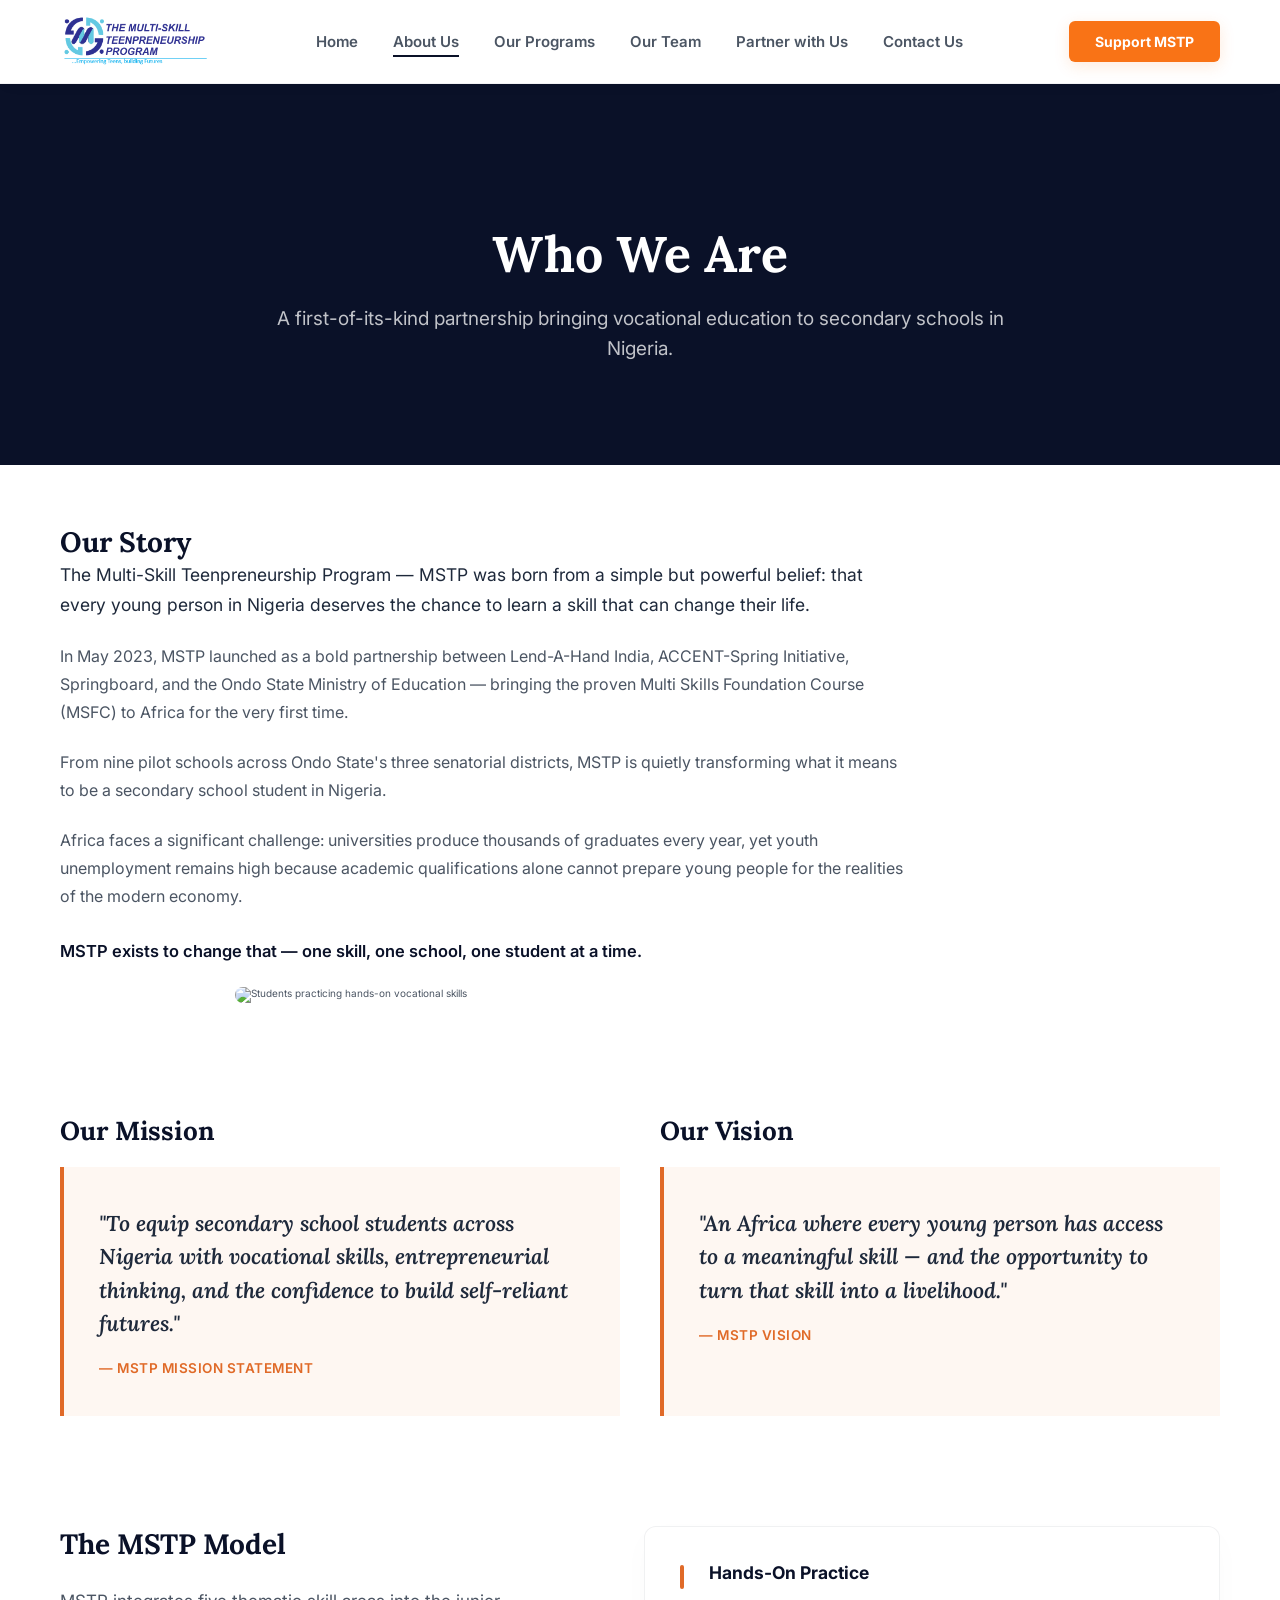
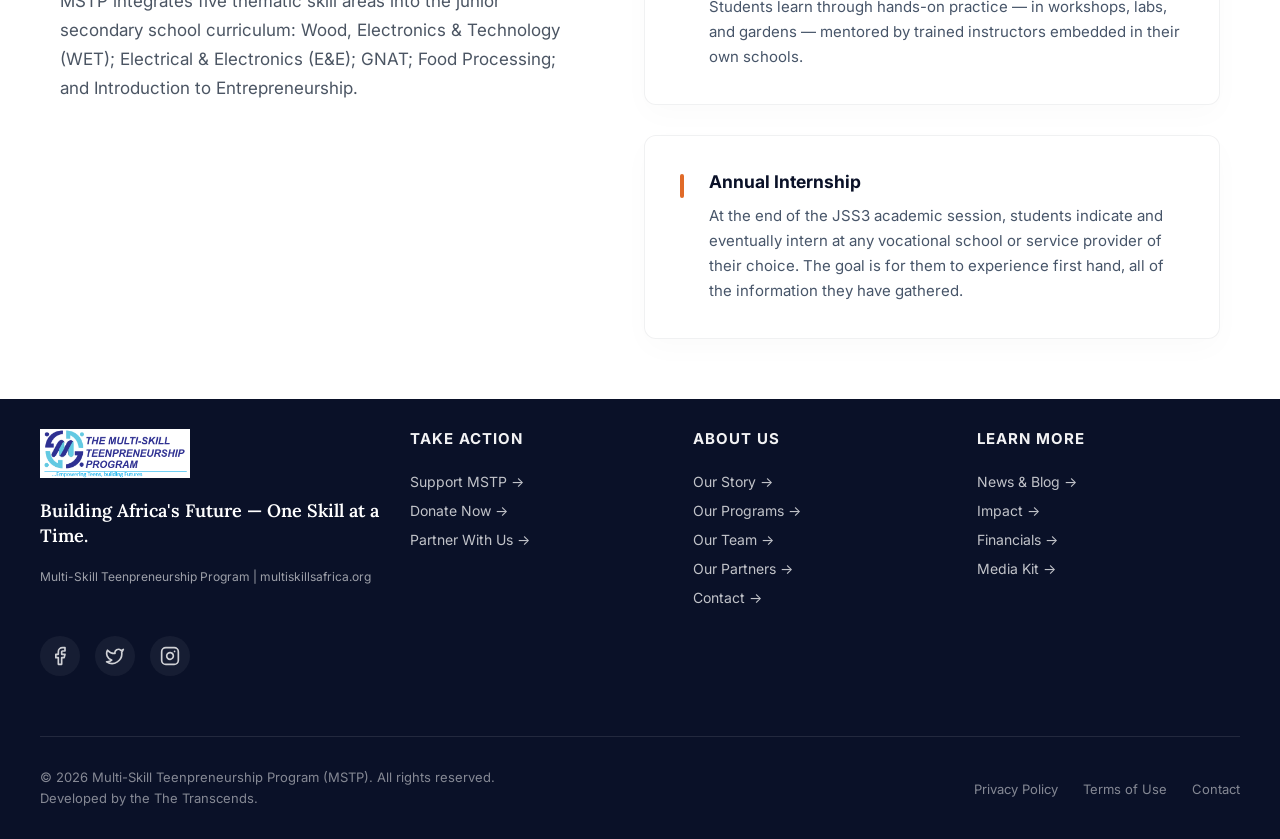
==== commit 17ac0587: "html correction" ====
--- a/about-us.html
+++ b/about-us.html
@@ -93,7 +93,7 @@
         <!-- FIXED: Removed the broken "reveal on scroll" class string here -->
         <div class="hero-content-inner">
             <h1 class="page-main-title">Who We Are</h1>
-            <p class="page-subtitle">A first-of-its-kind partnership bringing vocational education to secondary schools across Ondo State, Nigeria.</p>
+            <p class="page-subtitle">A first-of-its-kind partnership bringing vocational education to secondary schools in Nigeria.</p>
         </div>
     
     </section>
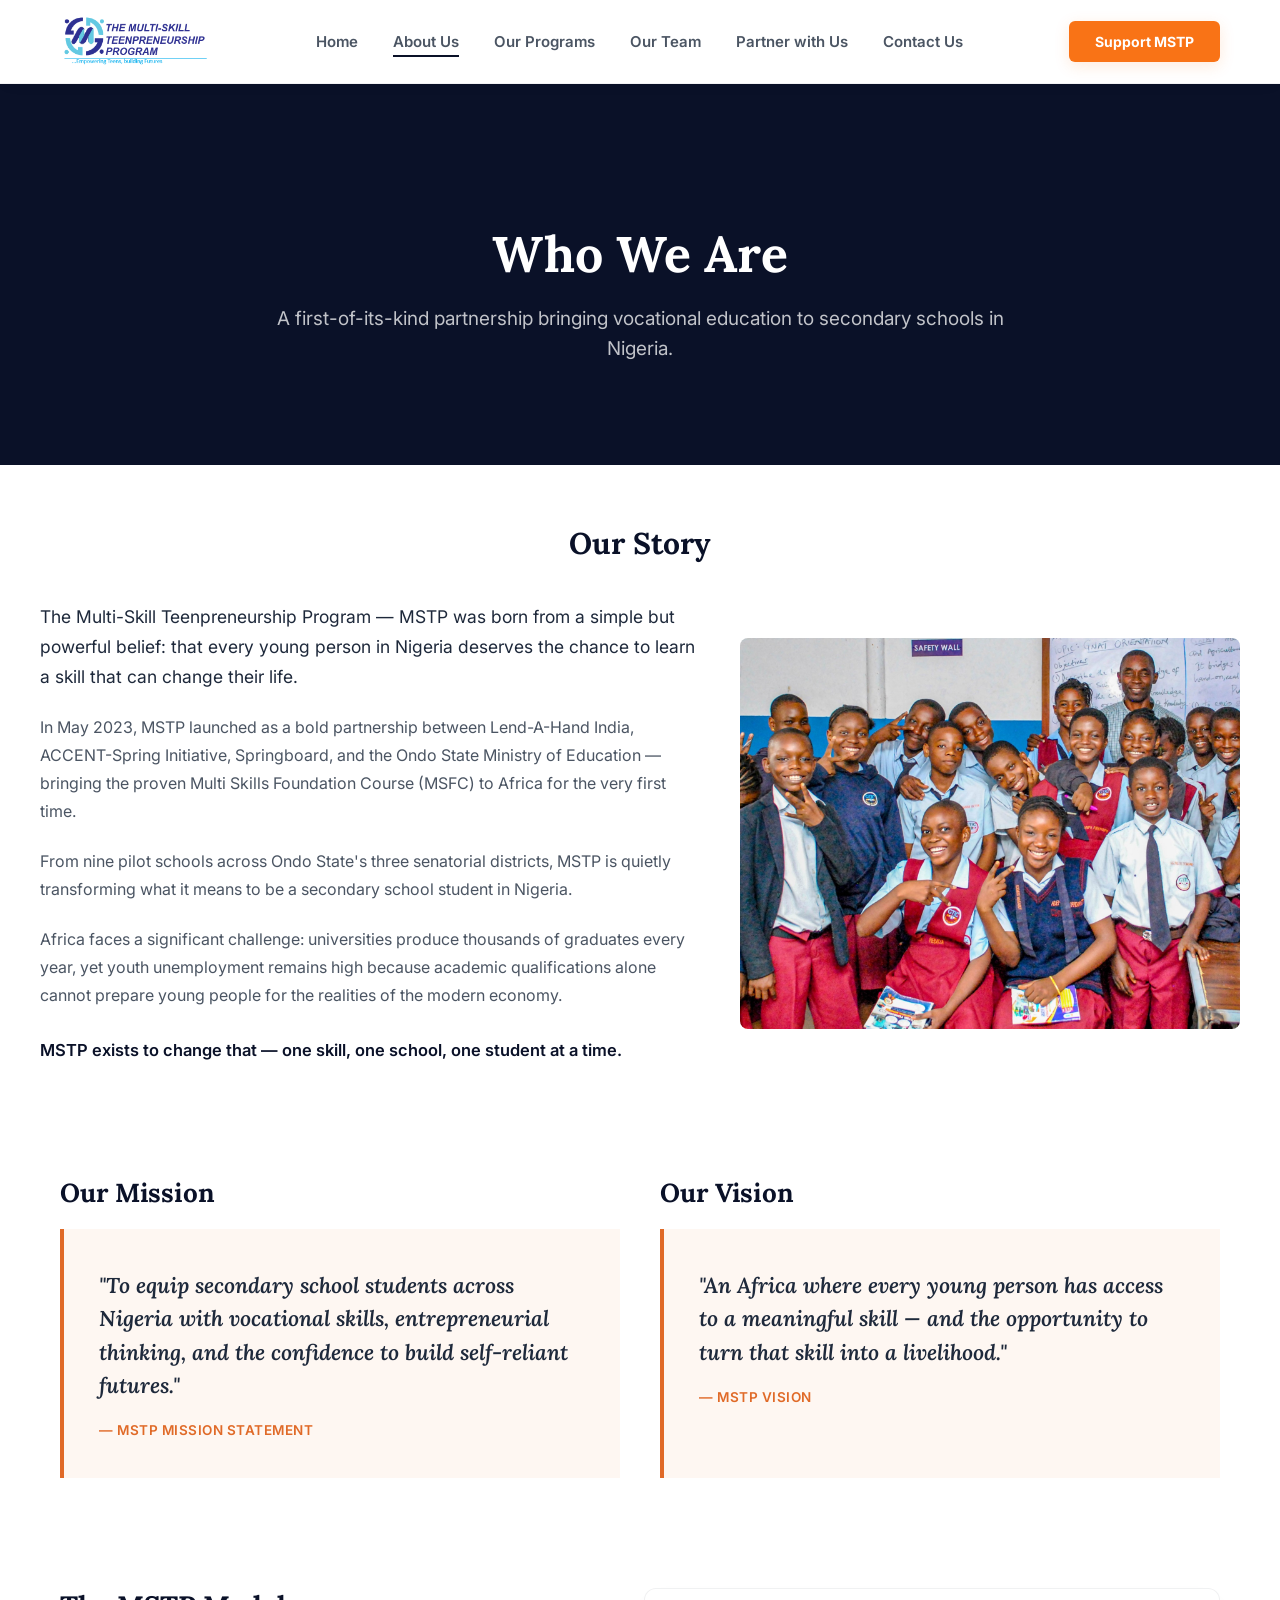
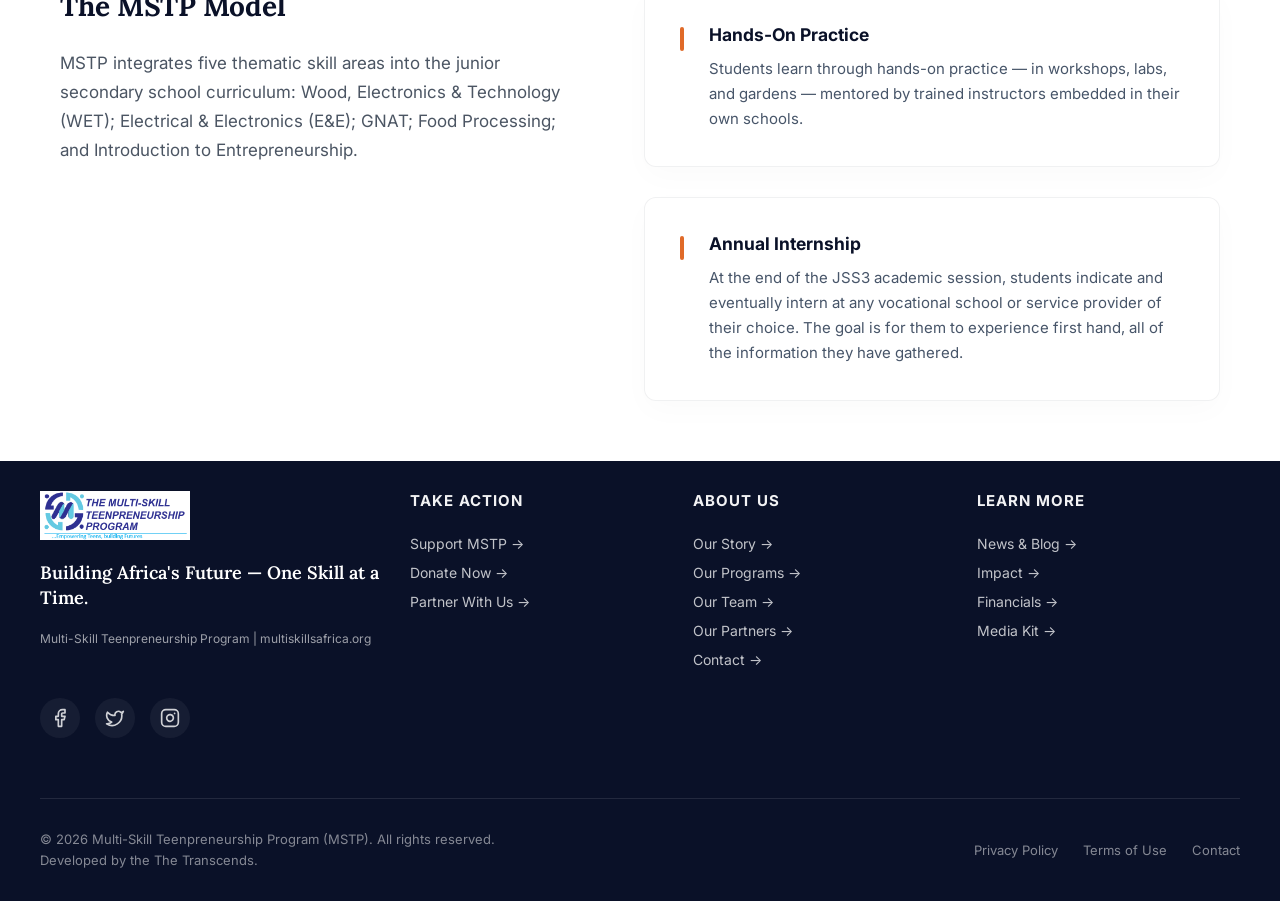
==== commit 88260e9c: "Management staffs added" ====
--- a/about-us.html
+++ b/about-us.html
@@ -107,9 +107,7 @@
         <h2 class="story-section-title">Our Story</h2>
 
         <div class="story-inner-container reveal-on-scroll">
-            
-            
-            
+
             <!-- Narrative Text Container -->
             <div class="story-content-flow">
                 <p class="story-text-para story-lead-paragraph">The Multi-Skill Teenpreneurship Program — MSTP was born from a simple but powerful belief: that every young person in Nigeria deserves the chance to learn a skill that can change their life.</p>
@@ -123,11 +121,10 @@
                 <p class="story-text-para story-closing-emphasis">MSTP exists to change that — one skill, one school, one student at a time.</p>
         
                 <!-- NEW: Your image container on the right side -->
-        <div class="story-right-image">
-            <img src="/IMAGES/your-story-image.jpg" alt="Students practicing hands-on vocational skills" class="story-img">
-        </div>
-            
-            </div>
+            </div>
+
+            <img src="/IMAGES/mstp-students.jpg" alt="MSTP Students" class="story-img">
+            
 
         </div>
     </section>
--- a/about-us.css
+++ b/about-us.css
@@ -16,33 +16,42 @@
 
 .story-layout-section {
   width: 100%;
-  max-width: 120rem;
+  /* max-width: 120rem; */
   margin: 0 auto;
   padding: 6rem 2rem;
   background-color: transparent;
 }
 
 .story-inner-container {
-  max-width: 85rem; /* Restricts reading length for a clean editorial feel */
-  display: flex;
-  flex-direction: column;
-  gap: 3rem;
-}
+  display: flex;
+  flex-direction: row;
+  align-items: center; /* CHANGED: Vertically centers the text and image alongside each other */
+  justify-content: space-between; /* CHANGED: Spreads out text on the left, image on the right */
+  gap: 5rem; /* CHANGED: Generous breathing gutter between text and image */
+  width: 100%; /* CHANGED: Fits within standard section layouts smoothly */
+  max-width: 120rem; /* ADDED: Prevents elements from spreading too wide on massive screens */
+  margin: 0 auto; /* ADDED: Keeps the page content beautifully centered */
+}
+
+
 
 /* Section Main Subheading */
 .story-section-title {
   font-family: var(--font-heading), serif;
-  font-size: clamp(2.2rem, 3.5vw, 2.8rem);
+  font-size: clamp(2.2rem, 4vw, 3rem);
   font-weight: 700;
   color: var(--color-primary); /* Deep Navy */
   margin: 0;
   letter-spacing: -0.01rem;
+  margin-bottom: 4rem;
+  text-align: center;
 }
 
 /* Base Body Paragraph Styling */
 .story-content-flow {
   display: flex;
   flex-direction: column;
+  flex: 1.2; /* CHANGED: Tells flexbox to prioritize giving text slightly more proportional weight */
   gap: 2.2rem; /* Creates balanced vertical rhythm between content blocks */
 }
 
@@ -67,6 +76,17 @@
   color: var(--color-primary);
   font-size: 1.65rem;
   margin-top: 0.5rem;
+}
+
+/* CHANGED: Completely overhauled image ruleset to scale proportionally on desktop */
+.story-img {
+  flex: 1; /* Allows image to fluidly occupy its half of the row balance */
+  width: 100%;
+  max-width: 48rem; /* Keeps the frame contained so it does not get overwhelmingly massive */
+  height: auto;
+  max-height: 50rem;
+  object-fit: cover;
+  border-radius: 1.6rem; /* Matches premium layout framing system across the rest of the web app */
 }
 
 /* ==========================================================================
@@ -275,3 +295,25 @@
     border-radius: 8px; /* Optional: adds smooth rounded corners to match modern design */
     object-fit: cover;
 }
+
+
+/* ==========================================================================
+   MEDIA QUERY: BREAKPOINT AT VIEWPORT WIDTH BELOW 1200px
+   ========================================================================== */
+@media (max-width: 1000px) {
+  .story-inner-container {
+    flex-direction: column; /* Stack components vertically */
+    gap: 4.5rem;            /* Generous gutter room between stacked layers */
+  }
+
+  .story-content-flow {
+    order: 1;
+  }
+
+  .story-img {
+    order: 2;
+    width: 100%;
+    max-width: 65rem;
+    max-height: 42rem;
+  }
+}
